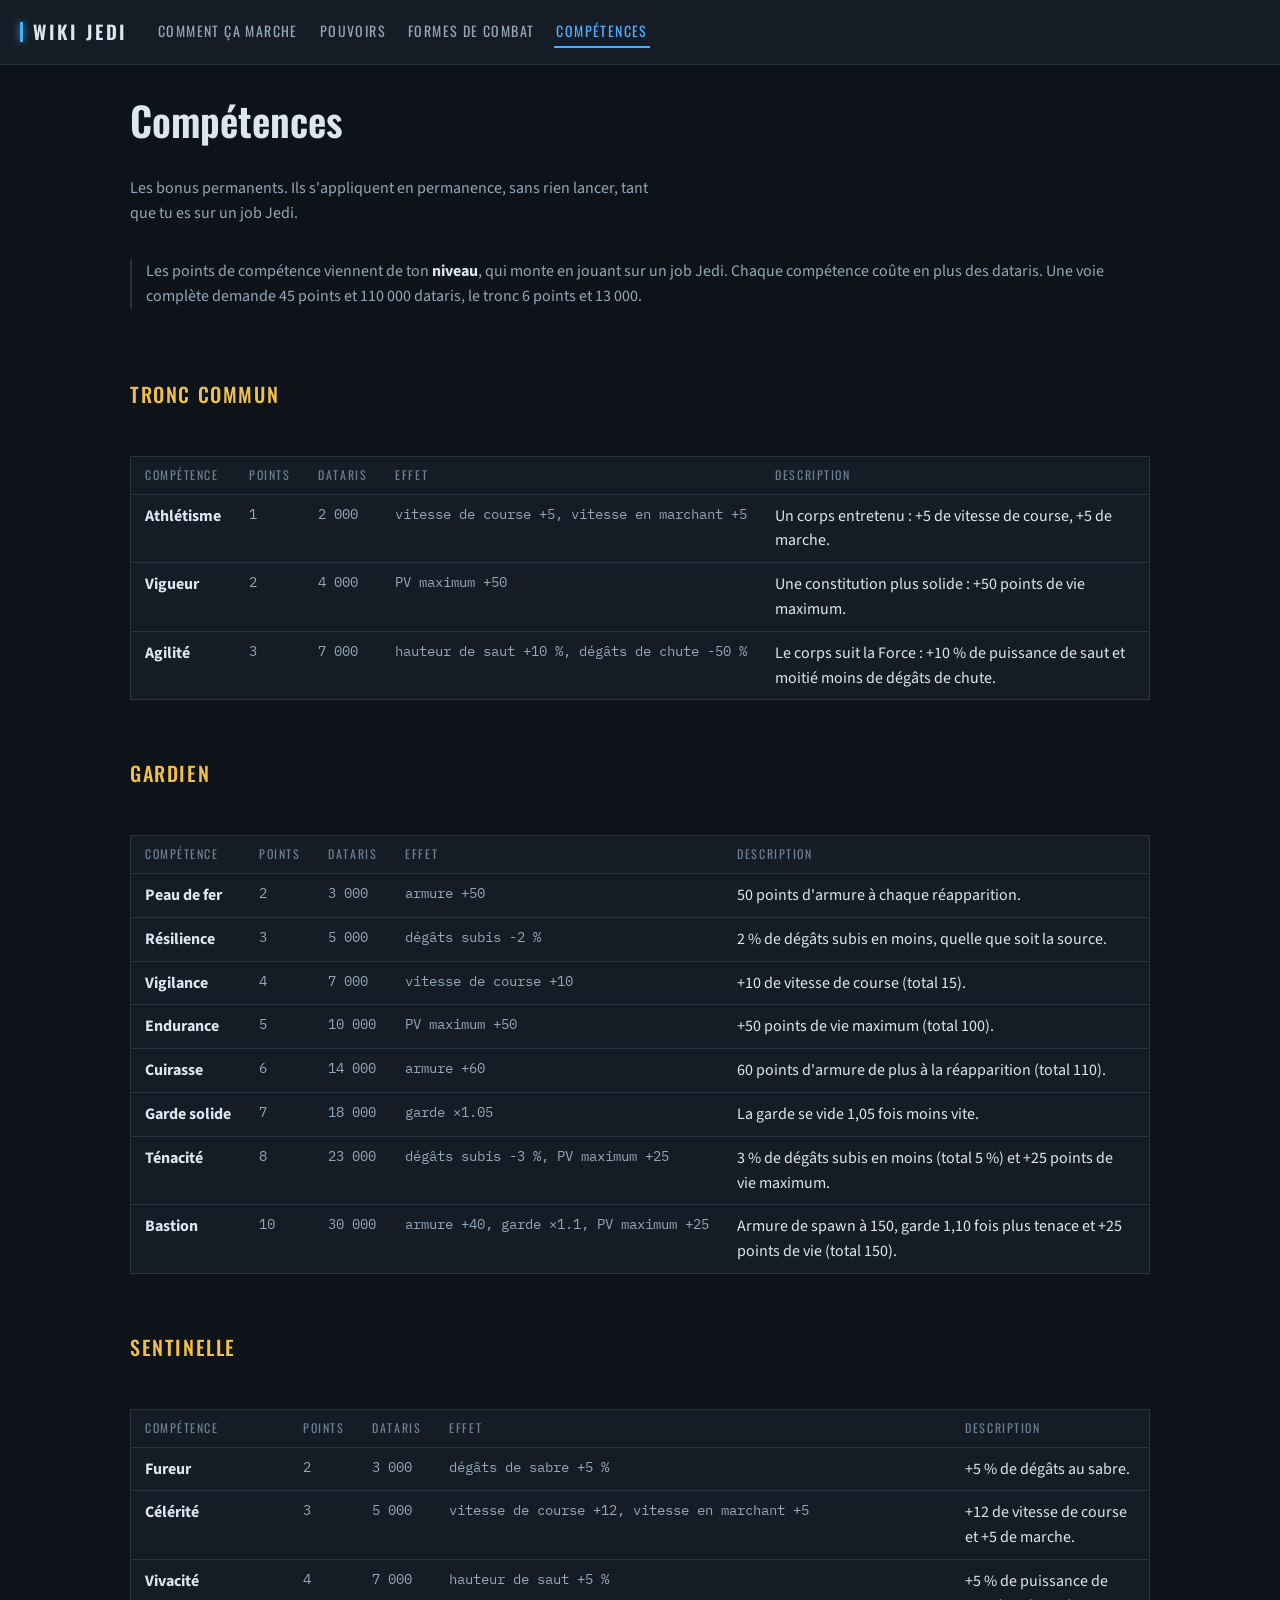
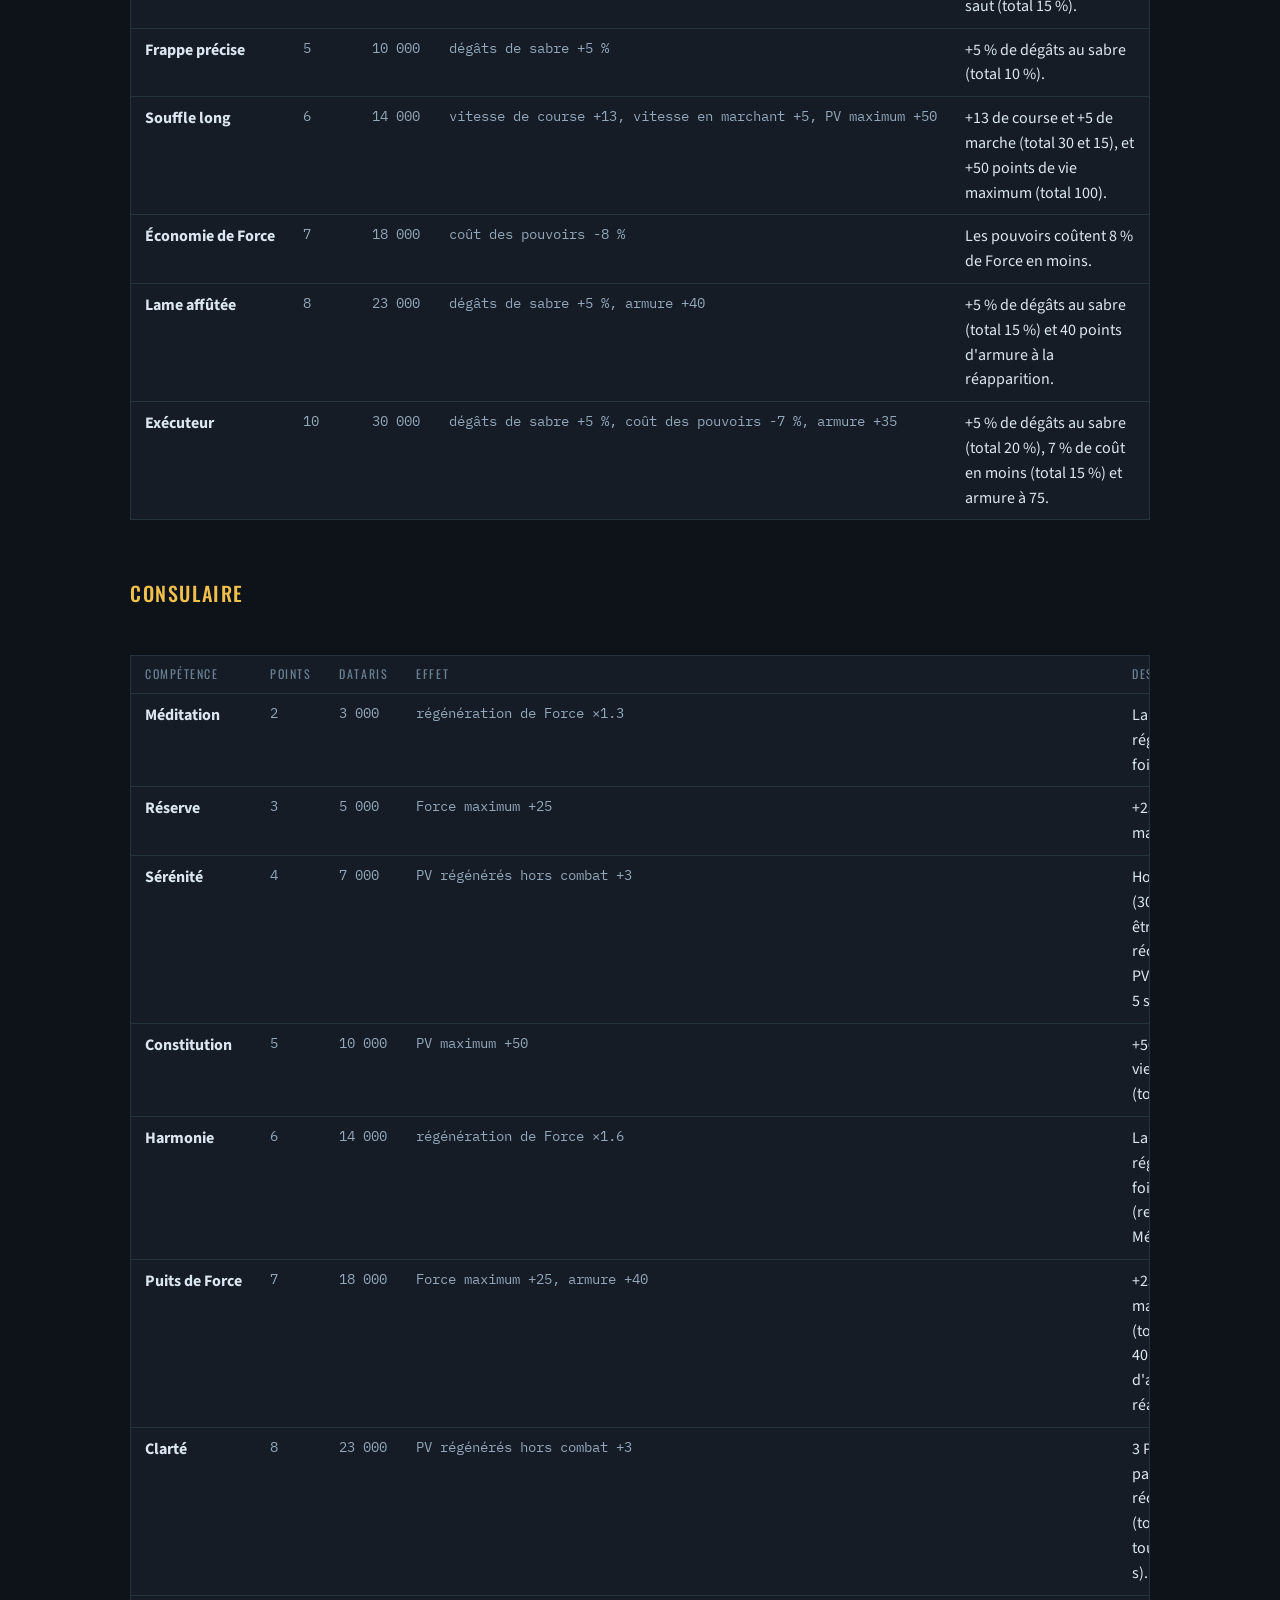
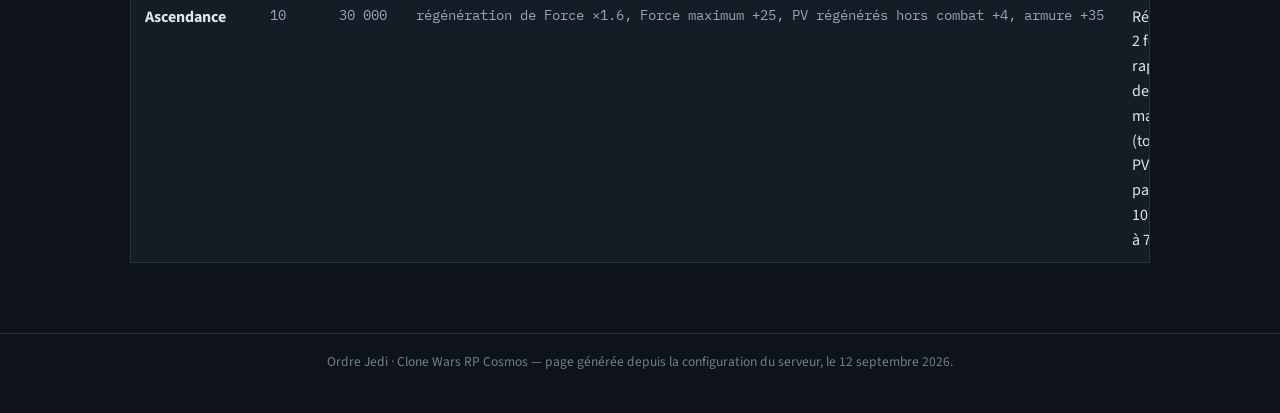
==== competences.html @ e68d1708 "Wiki Jedi : fonctionnement, pouvoirs, formes et compétences Site statique généré depuis la configura" ====
<!doctype html>
<html lang="fr">
<head>
<meta charset="utf-8">
<meta name="viewport" content="width=device-width, initial-scale=1">
<title>Compétences · Wiki Jedi</title>
<link rel="stylesheet" href="https://fonts.googleapis.com/css2?family=Oswald:wght@400;500;600&family=Source+Sans+3:wght@400;600&family=IBM+Plex+Mono:wght@400;500&display=swap">
<link rel="stylesheet" href="style.css">
</head>
<body>
<header class="site">
  <div class="marque"><span class="lame"></span> Wiki Jedi</div>
  <nav><a href="index.html">Comment ça marche</a><a href="pouvoirs.html">Pouvoirs</a><a href="formes.html">Formes de combat</a><a href="competences.html" class="actif">Compétences</a></nav>
</header>
<main>
<h1>Compétences</h1>
<p class="chapeau">Les bonus permanents. Ils s'appliquent en permanence, sans rien lancer, tant que tu es sur un job Jedi.</p>
<p class="note">Les points de compétence viennent de ton <strong>niveau</strong>, qui monte en jouant sur un job Jedi. Chaque compétence coûte en plus des dataris. Une voie complète demande 45 points et 110 000 dataris, le tronc 6 points et 13 000.</p><h2>Tronc Commun</h2><div class="tableau"><table><thead><tr><th>Compétence</th><th>Points</th><th>Dataris</th><th>Effet</th><th>Description</th></tr></thead><tbody><tr><td class="p"><strong>Athlétisme</strong></td><td class="n">1</td><td class="n">2 000</td><td class="n">vitesse de course +5, vitesse en marchant +5</td><td class="">Un corps entretenu : +5 de vitesse de course, +5 de marche.</td></tr><tr><td class="p"><strong>Vigueur</strong></td><td class="n">2</td><td class="n">4 000</td><td class="n">PV maximum +50</td><td class="">Une constitution plus solide : +50 points de vie maximum.</td></tr><tr><td class="p"><strong>Agilité</strong></td><td class="n">3</td><td class="n">7 000</td><td class="n">hauteur de saut +10 %, dégâts de chute -50 %</td><td class="">Le corps suit la Force : +10 % de puissance de saut et moitié moins de dégâts de chute.</td></tr></tbody></table></div><h2>Gardien</h2><div class="tableau"><table><thead><tr><th>Compétence</th><th>Points</th><th>Dataris</th><th>Effet</th><th>Description</th></tr></thead><tbody><tr><td class="p"><strong>Peau de fer</strong></td><td class="n">2</td><td class="n">3 000</td><td class="n">armure +50</td><td class="">50 points d&#x27;armure à chaque réapparition.</td></tr><tr><td class="p"><strong>Résilience</strong></td><td class="n">3</td><td class="n">5 000</td><td class="n">dégâts subis -2 %</td><td class="">2 % de dégâts subis en moins, quelle que soit la source.</td></tr><tr><td class="p"><strong>Vigilance</strong></td><td class="n">4</td><td class="n">7 000</td><td class="n">vitesse de course +10</td><td class="">+10 de vitesse de course (total 15).</td></tr><tr><td class="p"><strong>Endurance</strong></td><td class="n">5</td><td class="n">10 000</td><td class="n">PV maximum +50</td><td class="">+50 points de vie maximum (total 100).</td></tr><tr><td class="p"><strong>Cuirasse</strong></td><td class="n">6</td><td class="n">14 000</td><td class="n">armure +60</td><td class="">60 points d&#x27;armure de plus à la réapparition (total 110).</td></tr><tr><td class="p"><strong>Garde solide</strong></td><td class="n">7</td><td class="n">18 000</td><td class="n">garde ×1.05</td><td class="">La garde se vide 1,05 fois moins vite.</td></tr><tr><td class="p"><strong>Ténacité</strong></td><td class="n">8</td><td class="n">23 000</td><td class="n">dégâts subis -3 %, PV maximum +25</td><td class="">3 % de dégâts subis en moins (total 5 %) et +25 points de vie maximum.</td></tr><tr><td class="p"><strong>Bastion</strong></td><td class="n">10</td><td class="n">30 000</td><td class="n">armure +40, garde ×1.1, PV maximum +25</td><td class="">Armure de spawn à 150, garde 1,10 fois plus tenace et +25 points de vie (total 150).</td></tr></tbody></table></div><h2>Sentinelle</h2><div class="tableau"><table><thead><tr><th>Compétence</th><th>Points</th><th>Dataris</th><th>Effet</th><th>Description</th></tr></thead><tbody><tr><td class="p"><strong>Fureur</strong></td><td class="n">2</td><td class="n">3 000</td><td class="n">dégâts de sabre +5 %</td><td class="">+5 % de dégâts au sabre.</td></tr><tr><td class="p"><strong>Célérité</strong></td><td class="n">3</td><td class="n">5 000</td><td class="n">vitesse de course +12, vitesse en marchant +5</td><td class="">+12 de vitesse de course et +5 de marche.</td></tr><tr><td class="p"><strong>Vivacité</strong></td><td class="n">4</td><td class="n">7 000</td><td class="n">hauteur de saut +5 %</td><td class="">+5 % de puissance de saut (total 15 %).</td></tr><tr><td class="p"><strong>Frappe précise</strong></td><td class="n">5</td><td class="n">10 000</td><td class="n">dégâts de sabre +5 %</td><td class="">+5 % de dégâts au sabre (total 10 %).</td></tr><tr><td class="p"><strong>Souffle long</strong></td><td class="n">6</td><td class="n">14 000</td><td class="n">vitesse de course +13, vitesse en marchant +5, PV maximum +50</td><td class="">+13 de course et +5 de marche (total 30 et 15), et +50 points de vie maximum (total 100).</td></tr><tr><td class="p"><strong>Économie de Force</strong></td><td class="n">7</td><td class="n">18 000</td><td class="n">coût des pouvoirs -8 %</td><td class="">Les pouvoirs coûtent 8 % de Force en moins.</td></tr><tr><td class="p"><strong>Lame affûtée</strong></td><td class="n">8</td><td class="n">23 000</td><td class="n">dégâts de sabre +5 %, armure +40</td><td class="">+5 % de dégâts au sabre (total 15 %) et 40 points d&#x27;armure à la réapparition.</td></tr><tr><td class="p"><strong>Exécuteur</strong></td><td class="n">10</td><td class="n">30 000</td><td class="n">dégâts de sabre +5 %, coût des pouvoirs -7 %, armure +35</td><td class="">+5 % de dégâts au sabre (total 20 %), 7 % de coût en moins (total 15 %) et armure à 75.</td></tr></tbody></table></div><h2>Consulaire</h2><div class="tableau"><table><thead><tr><th>Compétence</th><th>Points</th><th>Dataris</th><th>Effet</th><th>Description</th></tr></thead><tbody><tr><td class="p"><strong>Méditation</strong></td><td class="n">2</td><td class="n">3 000</td><td class="n">régénération de Force ×1.3</td><td class="">La Force se régénère 1,3 fois plus vite.</td></tr><tr><td class="p"><strong>Réserve</strong></td><td class="n">3</td><td class="n">5 000</td><td class="n">Force maximum +25</td><td class="">+25 de Force maximum.</td></tr><tr><td class="p"><strong>Sérénité</strong></td><td class="n">4</td><td class="n">7 000</td><td class="n">PV régénérés hors combat +3</td><td class="">Hors combat (30 s sans être touché), récupère 3 PV toutes les 5 s.</td></tr><tr><td class="p"><strong>Constitution</strong></td><td class="n">5</td><td class="n">10 000</td><td class="n">PV maximum +50</td><td class="">+50 points de vie maximum (total 100).</td></tr><tr><td class="p"><strong>Harmonie</strong></td><td class="n">6</td><td class="n">14 000</td><td class="n">régénération de Force ×1.6</td><td class="">La Force se régénère 1,6 fois plus vite (remplace Méditation).</td></tr><tr><td class="p"><strong>Puits de Force</strong></td><td class="n">7</td><td class="n">18 000</td><td class="n">Force maximum +25, armure +40</td><td class="">+25 de Force maximum (total 50) et 40 points d&#x27;armure à la réapparition.</td></tr><tr><td class="p"><strong>Clarté</strong></td><td class="n">8</td><td class="n">23 000</td><td class="n">PV régénérés hors combat +3</td><td class="">3 PV de plus par tick de récupération (total 6 toutes les 5 s).</td></tr><tr><td class="p"><strong>Ascendance</strong></td><td class="n">10</td><td class="n">30 000</td><td class="n">régénération de Force ×1.6, Force maximum +25, PV régénérés hors combat +4, armure +35</td><td class="">Régénération 2 fois plus rapide, +25 de Force maximum (total 75), 4 PV de plus par tick (total 10) et armure à 75.</td></tr></tbody></table></div>
</main>
<footer>Ordre Jedi · Clone Wars RP Cosmos — page générée depuis la configuration du serveur, le 12 septembre 2026.</footer>
</body>
</html>
---- style.css ----
/* Wiki Jedi -- archive de l'Ordre. Sombre, dense, lisible sur un second ecran. */
:root{
  --fond:#0E1319; --panneau:#151C25; --ligne:#25333F;
  --texte:#DCE6F0; --doux:#93A7BB; --faible:#6C8095;
  --sabre:#49B0FF; --or:#F0C04B;
  --mono:"IBM Plex Mono",ui-monospace,Consolas,monospace;
}
*{box-sizing:border-box}
body{
  margin:0; background:var(--fond); color:var(--texte);
  font-family:"Source Sans 3",system-ui,-apple-system,"Segoe UI",sans-serif;
  font-size:16px; line-height:1.55;
}
header.site{
  display:flex; flex-wrap:wrap; align-items:center; gap:10px 28px;
  padding:16px 20px; border-bottom:1px solid var(--ligne); background:var(--panneau);
  position:sticky; top:0; z-index:5;
}
.marque{
  font-family:Oswald,"Arial Narrow",sans-serif; font-weight:600; font-size:19px;
  letter-spacing:.14em; text-transform:uppercase; display:flex; align-items:center; gap:10px;
}
.lame{width:3px; height:20px; background:var(--sabre); box-shadow:0 0 8px var(--sabre); display:inline-block}
header nav{display:flex; flex-wrap:wrap; gap:6px 18px}
header nav a{
  color:var(--doux); text-decoration:none; font-family:Oswald,sans-serif; font-size:14px;
  letter-spacing:.1em; text-transform:uppercase; padding:4px 2px; border-bottom:2px solid transparent;
}
header nav a:hover{color:var(--texte)}
header nav a.actif{color:var(--sabre); border-bottom-color:var(--sabre)}
main{max-width:1060px; margin:0 auto; padding:34px 20px 70px; display:flex; flex-direction:column; gap:34px}
h1{
  font-family:Oswald,"Arial Narrow",sans-serif; font-weight:600; font-size:clamp(28px,5vw,40px);
  margin:0; line-height:1.08; text-wrap:balance;
}
h2{
  font-family:Oswald,sans-serif; font-weight:500; font-size:20px; letter-spacing:.08em;
  text-transform:uppercase; margin:24px 0 12px; color:var(--or);
}
h3{font-family:Oswald,sans-serif; font-weight:500; font-size:15px; letter-spacing:.1em;
   text-transform:uppercase; margin:0 0 4px; color:var(--sabre)}
.chapeau{color:var(--doux); max-width:68ch; margin:0}
section{display:block}
p{margin:0 0 12px}
ul{margin:0 0 12px; padding-left:20px; color:var(--doux)}
li{margin-bottom:6px}
li strong,p strong{color:var(--texte)}
.note{color:var(--doux); border-left:2px solid var(--ligne); padding-left:14px}
.grille{display:grid; grid-template-columns:repeat(auto-fit,minmax(210px,1fr)); gap:12px; margin-bottom:14px}
.carte{background:var(--panneau); border:1px solid var(--ligne); padding:14px 16px}
.carte p{margin:0; color:var(--doux); font-size:14.5px}
.tableau{overflow-x:auto; border:1px solid var(--ligne); background:var(--panneau)}
table{border-collapse:collapse; width:100%; min-width:680px}
th,td{padding:9px 14px; text-align:left; border-bottom:1px solid var(--ligne); vertical-align:top}
thead th{
  font-family:Oswald,sans-serif; font-weight:400; font-size:12px; letter-spacing:.13em;
  text-transform:uppercase; color:var(--faible);
}
tbody tr:last-child td{border-bottom:none}
td.n{font-family:var(--mono); font-size:13.5px; font-variant-numeric:tabular-nums; white-space:nowrap; color:var(--doux)}
td.p{white-space:nowrap}
footer{
  border-top:1px solid var(--ligne); padding:18px 20px 40px; color:var(--faible);
  font-size:13.5px; text-align:center;
}
@media (max-width:600px){ header.site{position:static} }
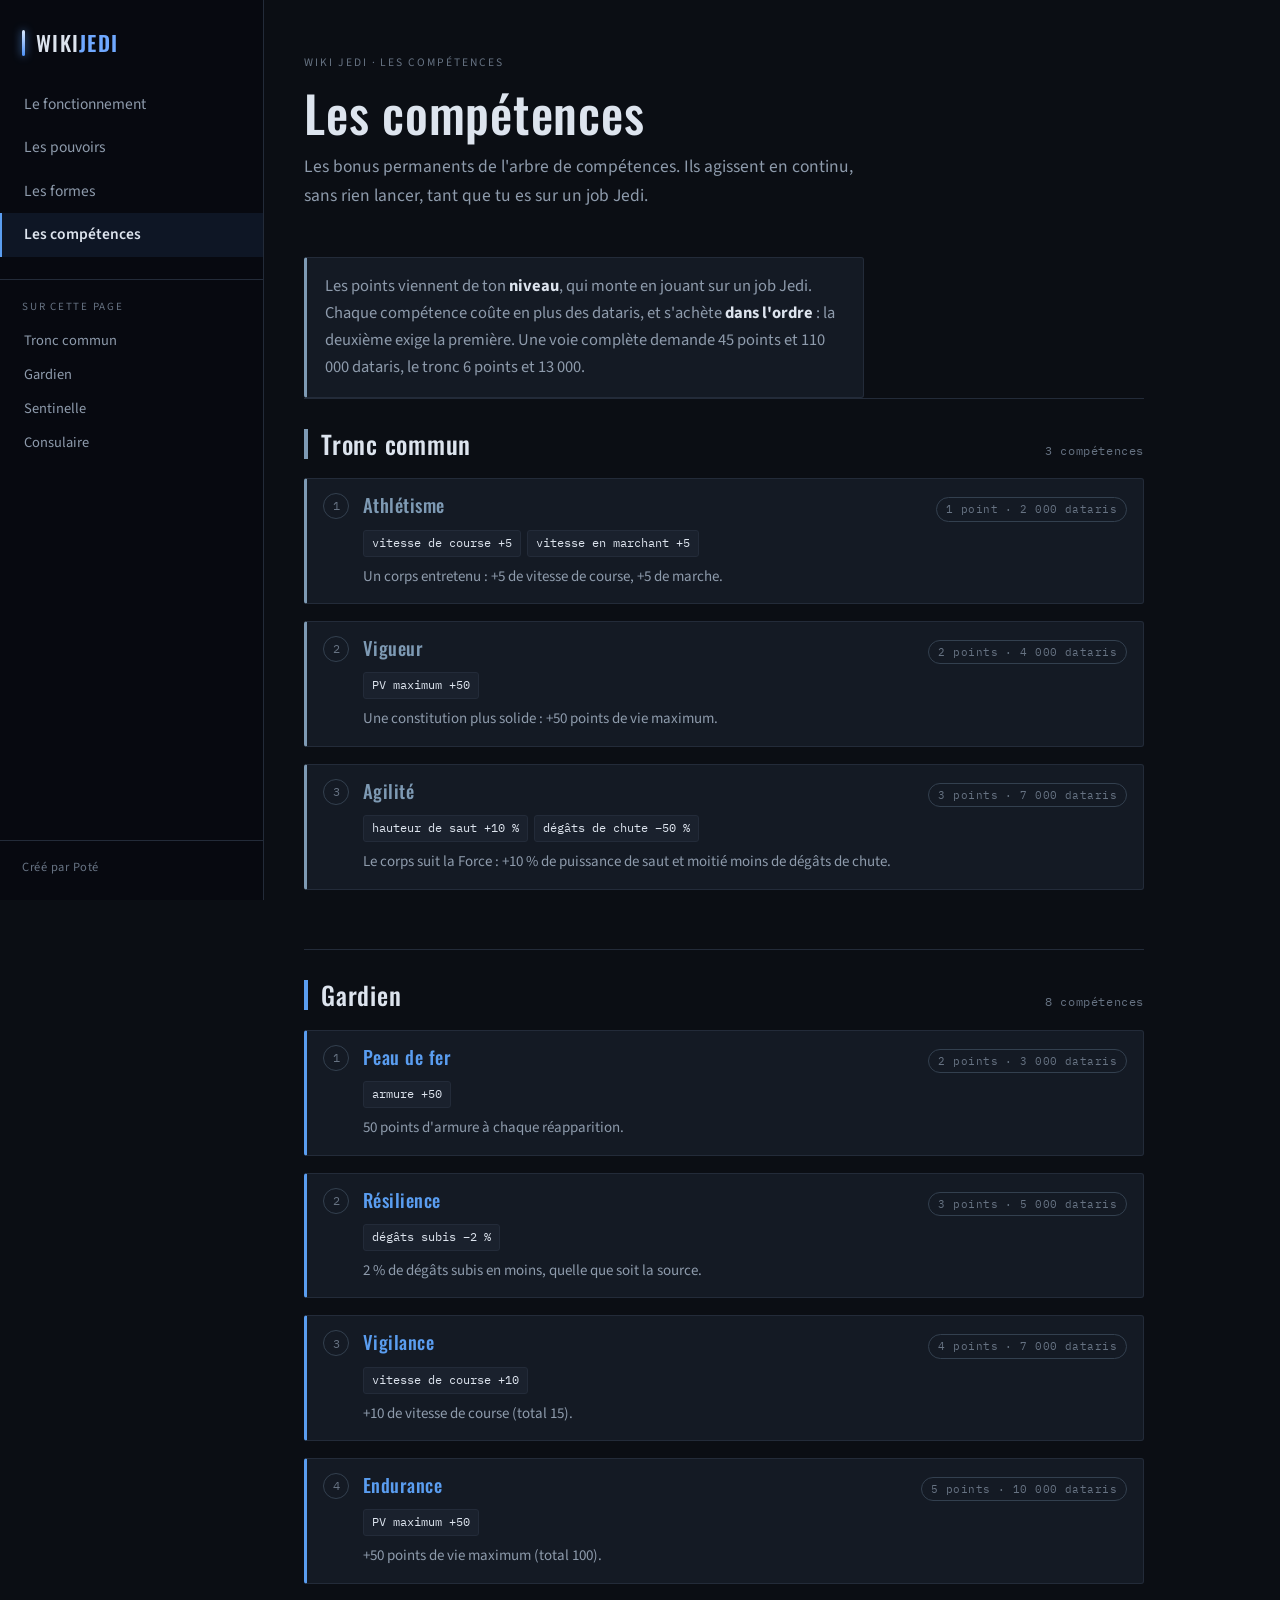
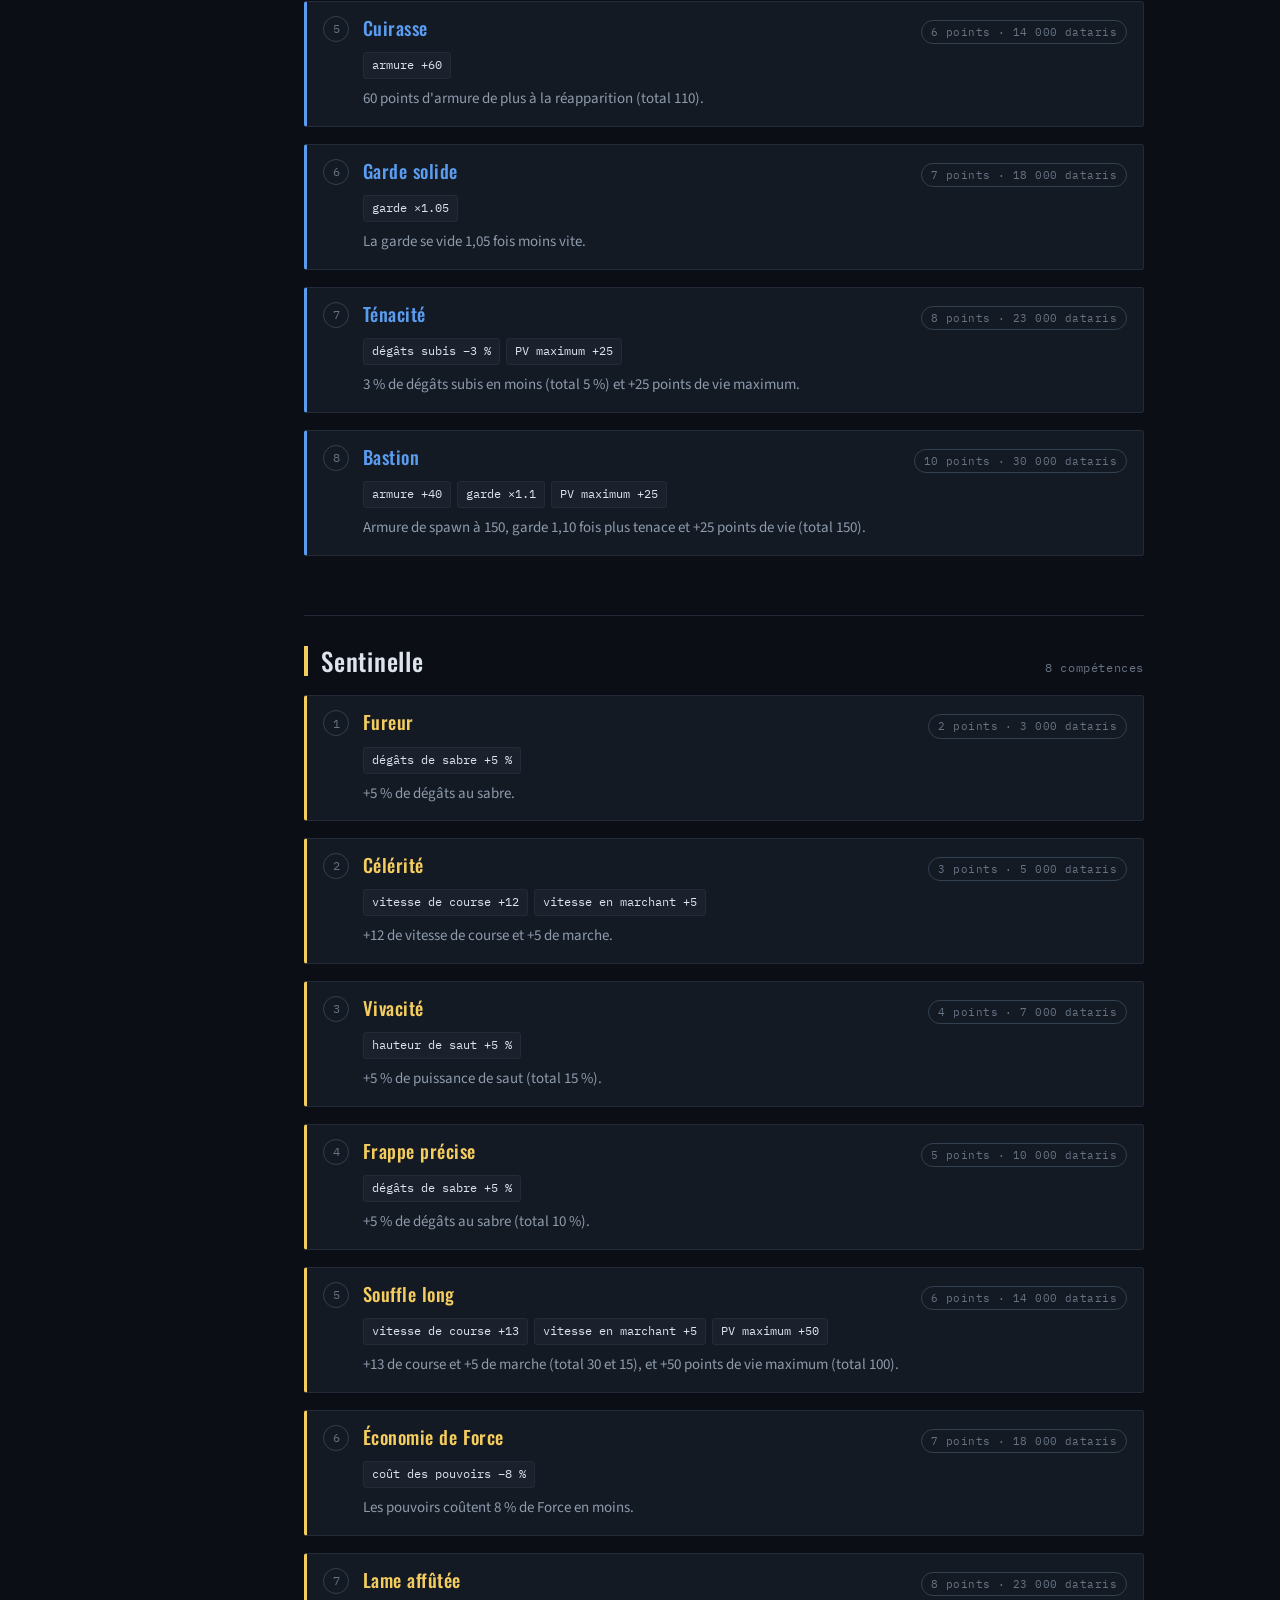
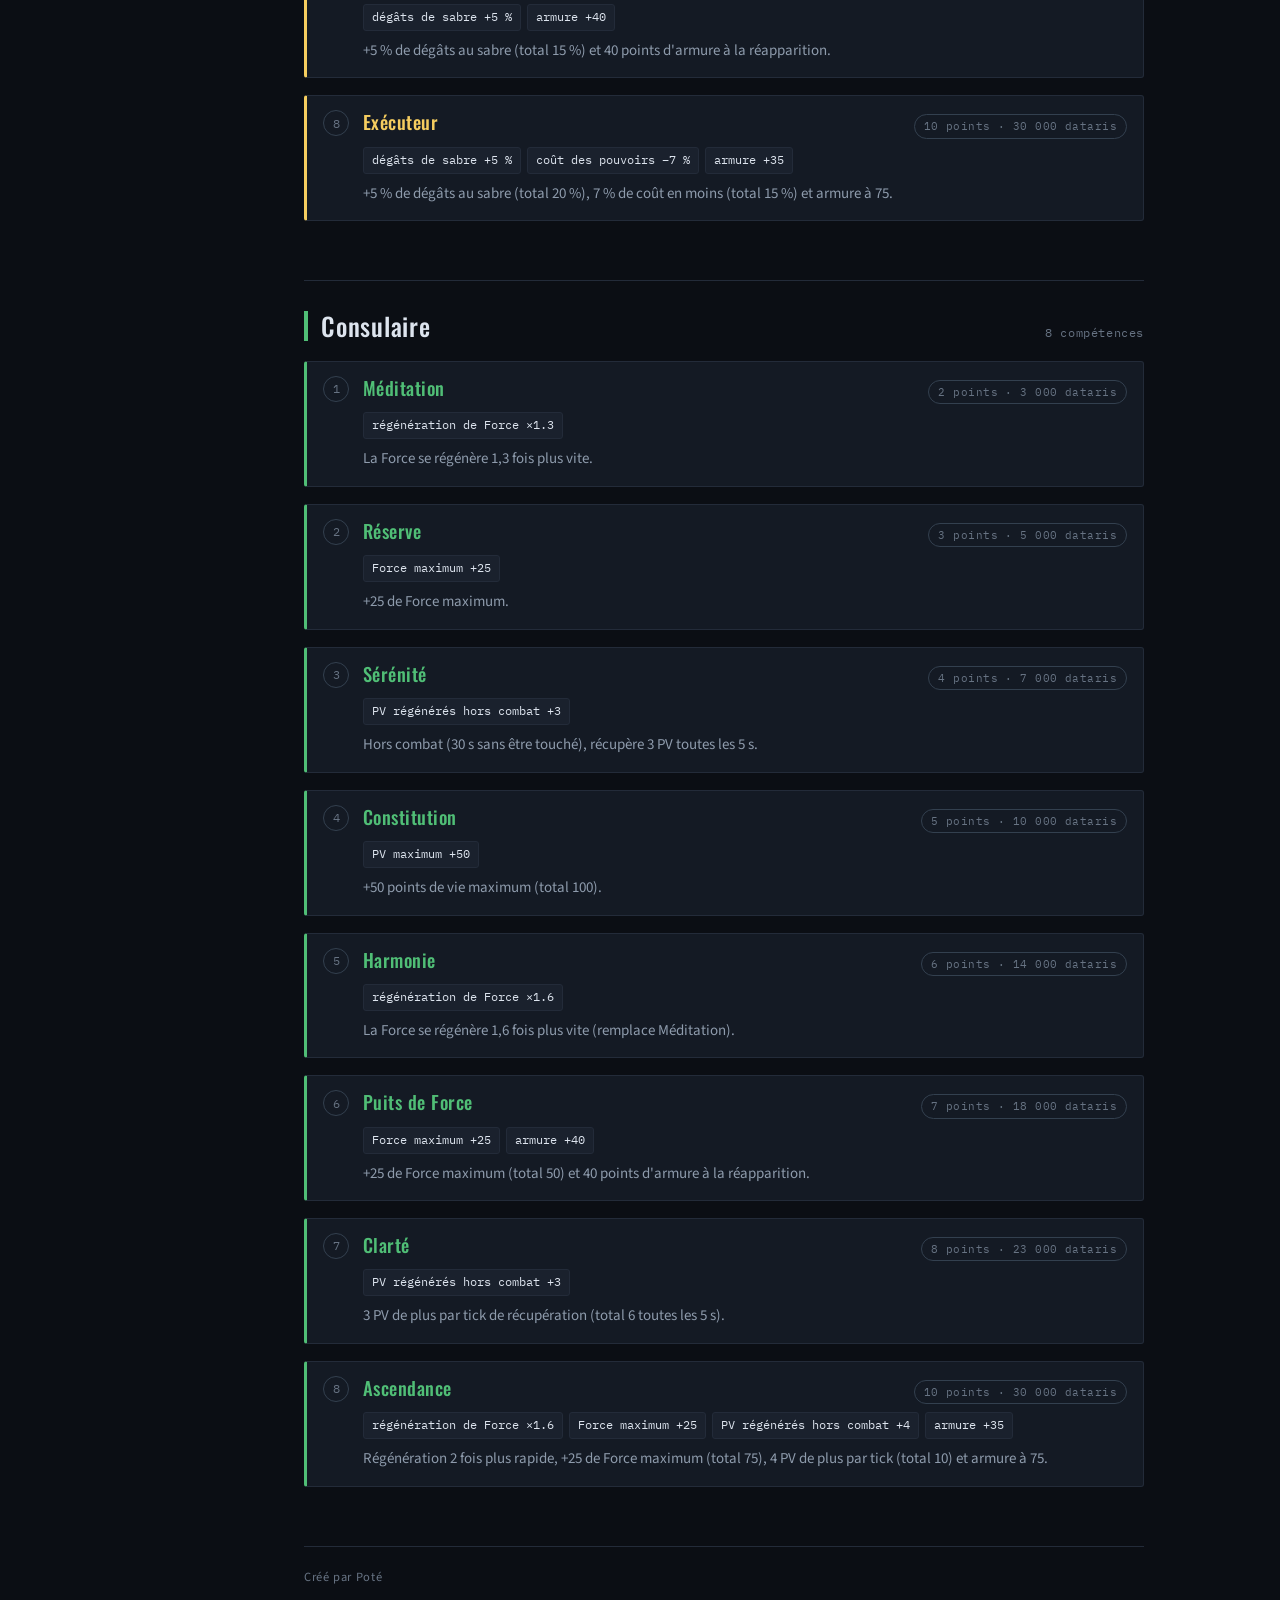
==== commit 491a73c9: "Refonte du wiki en vraie mise en page de wiki Barre laterale fixe (navigation entre les quatre pages" ====
--- a/competences.html
+++ b/competences.html
@@ -3,20 +3,233 @@
 <head>
 <meta charset="utf-8">
 <meta name="viewport" content="width=device-width, initial-scale=1">
-<title>Compétences · Wiki Jedi</title>
+<title>Les compétences · Wiki Jedi</title>
+<meta name="description" content="Les bonus permanents de l&#x27;arbre de compétences. Ils agissent en continu, sans rien lancer, tant que tu es sur un job Jedi.">
+<link rel="preconnect" href="https://fonts.gstatic.com" crossorigin>
 <link rel="stylesheet" href="https://fonts.googleapis.com/css2?family=Oswald:wght@400;500;600&family=Source+Sans+3:wght@400;600&family=IBM+Plex+Mono:wght@400;500&display=swap">
 <link rel="stylesheet" href="style.css">
 </head>
 <body>
-<header class="site">
-  <div class="marque"><span class="lame"></span> Wiki Jedi</div>
-  <nav><a href="index.html">Comment ça marche</a><a href="pouvoirs.html">Pouvoirs</a><a href="formes.html">Formes de combat</a><a href="competences.html" class="actif">Compétences</a></nav>
-</header>
+<input type="checkbox" id="menu" class="bascule-menu" hidden>
+<label for="menu" class="bouton-menu" aria-label="Menu">☰ Menu</label>
+
+<aside class="cote">
+  <a class="marque" href="index.html"><span class="lame"></span><span>Wiki<strong>Jedi</strong></span></a>
+  <nav class="nav-pages"><a href="index.html" class="">Le fonctionnement</a><a href="pouvoirs.html" class="">Les pouvoirs</a><a href="formes.html" class="">Les formes</a><a href="competences.html" class="actif">Les compétences</a></nav>
+  <div class="sommaire"><span class="titre-sommaire">Sur cette page</span><a href="#tronc">Tronc commun</a><a href="#gardien">Gardien</a><a href="#sentinelle">Sentinelle</a><a href="#consulaire">Consulaire</a></div>
+  <div class="pied-cote">Créé par Poté</div>
+</aside>
+
 <main>
-<h1>Compétences</h1>
-<p class="chapeau">Les bonus permanents. Ils s'appliquent en permanence, sans rien lancer, tant que tu es sur un job Jedi.</p>
-<p class="note">Les points de compétence viennent de ton <strong>niveau</strong>, qui monte en jouant sur un job Jedi. Chaque compétence coûte en plus des dataris. Une voie complète demande 45 points et 110 000 dataris, le tronc 6 points et 13 000.</p><h2>Tronc Commun</h2><div class="tableau"><table><thead><tr><th>Compétence</th><th>Points</th><th>Dataris</th><th>Effet</th><th>Description</th></tr></thead><tbody><tr><td class="p"><strong>Athlétisme</strong></td><td class="n">1</td><td class="n">2 000</td><td class="n">vitesse de course +5, vitesse en marchant +5</td><td class="">Un corps entretenu : +5 de vitesse de course, +5 de marche.</td></tr><tr><td class="p"><strong>Vigueur</strong></td><td class="n">2</td><td class="n">4 000</td><td class="n">PV maximum +50</td><td class="">Une constitution plus solide : +50 points de vie maximum.</td></tr><tr><td class="p"><strong>Agilité</strong></td><td class="n">3</td><td class="n">7 000</td><td class="n">hauteur de saut +10 %, dégâts de chute -50 %</td><td class="">Le corps suit la Force : +10 % de puissance de saut et moitié moins de dégâts de chute.</td></tr></tbody></table></div><h2>Gardien</h2><div class="tableau"><table><thead><tr><th>Compétence</th><th>Points</th><th>Dataris</th><th>Effet</th><th>Description</th></tr></thead><tbody><tr><td class="p"><strong>Peau de fer</strong></td><td class="n">2</td><td class="n">3 000</td><td class="n">armure +50</td><td class="">50 points d&#x27;armure à chaque réapparition.</td></tr><tr><td class="p"><strong>Résilience</strong></td><td class="n">3</td><td class="n">5 000</td><td class="n">dégâts subis -2 %</td><td class="">2 % de dégâts subis en moins, quelle que soit la source.</td></tr><tr><td class="p"><strong>Vigilance</strong></td><td class="n">4</td><td class="n">7 000</td><td class="n">vitesse de course +10</td><td class="">+10 de vitesse de course (total 15).</td></tr><tr><td class="p"><strong>Endurance</strong></td><td class="n">5</td><td class="n">10 000</td><td class="n">PV maximum +50</td><td class="">+50 points de vie maximum (total 100).</td></tr><tr><td class="p"><strong>Cuirasse</strong></td><td class="n">6</td><td class="n">14 000</td><td class="n">armure +60</td><td class="">60 points d&#x27;armure de plus à la réapparition (total 110).</td></tr><tr><td class="p"><strong>Garde solide</strong></td><td class="n">7</td><td class="n">18 000</td><td class="n">garde ×1.05</td><td class="">La garde se vide 1,05 fois moins vite.</td></tr><tr><td class="p"><strong>Ténacité</strong></td><td class="n">8</td><td class="n">23 000</td><td class="n">dégâts subis -3 %, PV maximum +25</td><td class="">3 % de dégâts subis en moins (total 5 %) et +25 points de vie maximum.</td></tr><tr><td class="p"><strong>Bastion</strong></td><td class="n">10</td><td class="n">30 000</td><td class="n">armure +40, garde ×1.1, PV maximum +25</td><td class="">Armure de spawn à 150, garde 1,10 fois plus tenace et +25 points de vie (total 150).</td></tr></tbody></table></div><h2>Sentinelle</h2><div class="tableau"><table><thead><tr><th>Compétence</th><th>Points</th><th>Dataris</th><th>Effet</th><th>Description</th></tr></thead><tbody><tr><td class="p"><strong>Fureur</strong></td><td class="n">2</td><td class="n">3 000</td><td class="n">dégâts de sabre +5 %</td><td class="">+5 % de dégâts au sabre.</td></tr><tr><td class="p"><strong>Célérité</strong></td><td class="n">3</td><td class="n">5 000</td><td class="n">vitesse de course +12, vitesse en marchant +5</td><td class="">+12 de vitesse de course et +5 de marche.</td></tr><tr><td class="p"><strong>Vivacité</strong></td><td class="n">4</td><td class="n">7 000</td><td class="n">hauteur de saut +5 %</td><td class="">+5 % de puissance de saut (total 15 %).</td></tr><tr><td class="p"><strong>Frappe précise</strong></td><td class="n">5</td><td class="n">10 000</td><td class="n">dégâts de sabre +5 %</td><td class="">+5 % de dégâts au sabre (total 10 %).</td></tr><tr><td class="p"><strong>Souffle long</strong></td><td class="n">6</td><td class="n">14 000</td><td class="n">vitesse de course +13, vitesse en marchant +5, PV maximum +50</td><td class="">+13 de course et +5 de marche (total 30 et 15), et +50 points de vie maximum (total 100).</td></tr><tr><td class="p"><strong>Économie de Force</strong></td><td class="n">7</td><td class="n">18 000</td><td class="n">coût des pouvoirs -8 %</td><td class="">Les pouvoirs coûtent 8 % de Force en moins.</td></tr><tr><td class="p"><strong>Lame affûtée</strong></td><td class="n">8</td><td class="n">23 000</td><td class="n">dégâts de sabre +5 %, armure +40</td><td class="">+5 % de dégâts au sabre (total 15 %) et 40 points d&#x27;armure à la réapparition.</td></tr><tr><td class="p"><strong>Exécuteur</strong></td><td class="n">10</td><td class="n">30 000</td><td class="n">dégâts de sabre +5 %, coût des pouvoirs -7 %, armure +35</td><td class="">+5 % de dégâts au sabre (total 20 %), 7 % de coût en moins (total 15 %) et armure à 75.</td></tr></tbody></table></div><h2>Consulaire</h2><div class="tableau"><table><thead><tr><th>Compétence</th><th>Points</th><th>Dataris</th><th>Effet</th><th>Description</th></tr></thead><tbody><tr><td class="p"><strong>Méditation</strong></td><td class="n">2</td><td class="n">3 000</td><td class="n">régénération de Force ×1.3</td><td class="">La Force se régénère 1,3 fois plus vite.</td></tr><tr><td class="p"><strong>Réserve</strong></td><td class="n">3</td><td class="n">5 000</td><td class="n">Force maximum +25</td><td class="">+25 de Force maximum.</td></tr><tr><td class="p"><strong>Sérénité</strong></td><td class="n">4</td><td class="n">7 000</td><td class="n">PV régénérés hors combat +3</td><td class="">Hors combat (30 s sans être touché), récupère 3 PV toutes les 5 s.</td></tr><tr><td class="p"><strong>Constitution</strong></td><td class="n">5</td><td class="n">10 000</td><td class="n">PV maximum +50</td><td class="">+50 points de vie maximum (total 100).</td></tr><tr><td class="p"><strong>Harmonie</strong></td><td class="n">6</td><td class="n">14 000</td><td class="n">régénération de Force ×1.6</td><td class="">La Force se régénère 1,6 fois plus vite (remplace Méditation).</td></tr><tr><td class="p"><strong>Puits de Force</strong></td><td class="n">7</td><td class="n">18 000</td><td class="n">Force maximum +25, armure +40</td><td class="">+25 de Force maximum (total 50) et 40 points d&#x27;armure à la réapparition.</td></tr><tr><td class="p"><strong>Clarté</strong></td><td class="n">8</td><td class="n">23 000</td><td class="n">PV régénérés hors combat +3</td><td class="">3 PV de plus par tick de récupération (total 6 toutes les 5 s).</td></tr><tr><td class="p"><strong>Ascendance</strong></td><td class="n">10</td><td class="n">30 000</td><td class="n">régénération de Force ×1.6, Force maximum +25, PV régénérés hors combat +4, armure +35</td><td class="">Régénération 2 fois plus rapide, +25 de Force maximum (total 75), 4 PV de plus par tick (total 10) et armure à 75.</td></tr></tbody></table></div>
+  <header class="entete">
+    <div class="fil">Wiki Jedi · Les compétences</div>
+    <h1>Les compétences</h1>
+    <p class="chapeau">Les bonus permanents de l&#x27;arbre de compétences. Ils agissent en continu, sans rien lancer, tant que tu es sur un job Jedi.</p>
+  </header>
+  <p class="encadre">Les points viennent de ton <strong>niveau</strong>, qui monte en jouant sur un job Jedi. Chaque compétence coûte en plus des dataris, et s'achète <strong>dans l'ordre</strong> : la deuxième exige la première. Une voie complète demande 45 points et 110 000 dataris, le tronc 6 points et 13 000.</p><section class="bloc section-voie" id="tronc" style="--voie:#7E9AB4">
+  <div class="tete-voie"><h2>Tronc commun</h2><span class="compteur">3 compétences</span></div>
+  <ol class="escalier"><li>
+  <div class="rang">1</div>
+  <div class="contenu">
+    <div class="fiche-tete"><h3>Athlétisme</h3><span class="pastille">1 point · 2 000 dataris</span></div>
+    <div class="chips"><span class="chip">vitesse de course +5</span><span class="chip">vitesse en marchant +5</span></div>
+    <p>Un corps entretenu : +5 de vitesse de course, +5 de marche.</p>
+  </div>
+</li><li>
+  <div class="rang">2</div>
+  <div class="contenu">
+    <div class="fiche-tete"><h3>Vigueur</h3><span class="pastille">2 points · 4 000 dataris</span></div>
+    <div class="chips"><span class="chip">PV maximum +50</span></div>
+    <p>Une constitution plus solide : +50 points de vie maximum.</p>
+  </div>
+</li><li>
+  <div class="rang">3</div>
+  <div class="contenu">
+    <div class="fiche-tete"><h3>Agilité</h3><span class="pastille">3 points · 7 000 dataris</span></div>
+    <div class="chips"><span class="chip">hauteur de saut +10 %</span><span class="chip">dégâts de chute −50 %</span></div>
+    <p>Le corps suit la Force : +10 % de puissance de saut et moitié moins de dégâts de chute.</p>
+  </div>
+</li></ol>
+</section><section class="bloc section-voie" id="gardien" style="--voie:#5A9DF0">
+  <div class="tete-voie"><h2>Gardien</h2><span class="compteur">8 compétences</span></div>
+  <ol class="escalier"><li>
+  <div class="rang">1</div>
+  <div class="contenu">
+    <div class="fiche-tete"><h3>Peau de fer</h3><span class="pastille">2 points · 3 000 dataris</span></div>
+    <div class="chips"><span class="chip">armure +50</span></div>
+    <p>50 points d&#x27;armure à chaque réapparition.</p>
+  </div>
+</li><li>
+  <div class="rang">2</div>
+  <div class="contenu">
+    <div class="fiche-tete"><h3>Résilience</h3><span class="pastille">3 points · 5 000 dataris</span></div>
+    <div class="chips"><span class="chip">dégâts subis −2 %</span></div>
+    <p>2 % de dégâts subis en moins, quelle que soit la source.</p>
+  </div>
+</li><li>
+  <div class="rang">3</div>
+  <div class="contenu">
+    <div class="fiche-tete"><h3>Vigilance</h3><span class="pastille">4 points · 7 000 dataris</span></div>
+    <div class="chips"><span class="chip">vitesse de course +10</span></div>
+    <p>+10 de vitesse de course (total 15).</p>
+  </div>
+</li><li>
+  <div class="rang">4</div>
+  <div class="contenu">
+    <div class="fiche-tete"><h3>Endurance</h3><span class="pastille">5 points · 10 000 dataris</span></div>
+    <div class="chips"><span class="chip">PV maximum +50</span></div>
+    <p>+50 points de vie maximum (total 100).</p>
+  </div>
+</li><li>
+  <div class="rang">5</div>
+  <div class="contenu">
+    <div class="fiche-tete"><h3>Cuirasse</h3><span class="pastille">6 points · 14 000 dataris</span></div>
+    <div class="chips"><span class="chip">armure +60</span></div>
+    <p>60 points d&#x27;armure de plus à la réapparition (total 110).</p>
+  </div>
+</li><li>
+  <div class="rang">6</div>
+  <div class="contenu">
+    <div class="fiche-tete"><h3>Garde solide</h3><span class="pastille">7 points · 18 000 dataris</span></div>
+    <div class="chips"><span class="chip">garde ×1.05</span></div>
+    <p>La garde se vide 1,05 fois moins vite.</p>
+  </div>
+</li><li>
+  <div class="rang">7</div>
+  <div class="contenu">
+    <div class="fiche-tete"><h3>Ténacité</h3><span class="pastille">8 points · 23 000 dataris</span></div>
+    <div class="chips"><span class="chip">dégâts subis −3 %</span><span class="chip">PV maximum +25</span></div>
+    <p>3 % de dégâts subis en moins (total 5 %) et +25 points de vie maximum.</p>
+  </div>
+</li><li>
+  <div class="rang">8</div>
+  <div class="contenu">
+    <div class="fiche-tete"><h3>Bastion</h3><span class="pastille">10 points · 30 000 dataris</span></div>
+    <div class="chips"><span class="chip">armure +40</span><span class="chip">garde ×1.1</span><span class="chip">PV maximum +25</span></div>
+    <p>Armure de spawn à 150, garde 1,10 fois plus tenace et +25 points de vie (total 150).</p>
+  </div>
+</li></ol>
+</section><section class="bloc section-voie" id="sentinelle" style="--voie:#F5CD5F">
+  <div class="tete-voie"><h2>Sentinelle</h2><span class="compteur">8 compétences</span></div>
+  <ol class="escalier"><li>
+  <div class="rang">1</div>
+  <div class="contenu">
+    <div class="fiche-tete"><h3>Fureur</h3><span class="pastille">2 points · 3 000 dataris</span></div>
+    <div class="chips"><span class="chip">dégâts de sabre +5 %</span></div>
+    <p>+5 % de dégâts au sabre.</p>
+  </div>
+</li><li>
+  <div class="rang">2</div>
+  <div class="contenu">
+    <div class="fiche-tete"><h3>Célérité</h3><span class="pastille">3 points · 5 000 dataris</span></div>
+    <div class="chips"><span class="chip">vitesse de course +12</span><span class="chip">vitesse en marchant +5</span></div>
+    <p>+12 de vitesse de course et +5 de marche.</p>
+  </div>
+</li><li>
+  <div class="rang">3</div>
+  <div class="contenu">
+    <div class="fiche-tete"><h3>Vivacité</h3><span class="pastille">4 points · 7 000 dataris</span></div>
+    <div class="chips"><span class="chip">hauteur de saut +5 %</span></div>
+    <p>+5 % de puissance de saut (total 15 %).</p>
+  </div>
+</li><li>
+  <div class="rang">4</div>
+  <div class="contenu">
+    <div class="fiche-tete"><h3>Frappe précise</h3><span class="pastille">5 points · 10 000 dataris</span></div>
+    <div class="chips"><span class="chip">dégâts de sabre +5 %</span></div>
+    <p>+5 % de dégâts au sabre (total 10 %).</p>
+  </div>
+</li><li>
+  <div class="rang">5</div>
+  <div class="contenu">
+    <div class="fiche-tete"><h3>Souffle long</h3><span class="pastille">6 points · 14 000 dataris</span></div>
+    <div class="chips"><span class="chip">vitesse de course +13</span><span class="chip">vitesse en marchant +5</span><span class="chip">PV maximum +50</span></div>
+    <p>+13 de course et +5 de marche (total 30 et 15), et +50 points de vie maximum (total 100).</p>
+  </div>
+</li><li>
+  <div class="rang">6</div>
+  <div class="contenu">
+    <div class="fiche-tete"><h3>Économie de Force</h3><span class="pastille">7 points · 18 000 dataris</span></div>
+    <div class="chips"><span class="chip">coût des pouvoirs −8 %</span></div>
+    <p>Les pouvoirs coûtent 8 % de Force en moins.</p>
+  </div>
+</li><li>
+  <div class="rang">7</div>
+  <div class="contenu">
+    <div class="fiche-tete"><h3>Lame affûtée</h3><span class="pastille">8 points · 23 000 dataris</span></div>
+    <div class="chips"><span class="chip">dégâts de sabre +5 %</span><span class="chip">armure +40</span></div>
+    <p>+5 % de dégâts au sabre (total 15 %) et 40 points d&#x27;armure à la réapparition.</p>
+  </div>
+</li><li>
+  <div class="rang">8</div>
+  <div class="contenu">
+    <div class="fiche-tete"><h3>Exécuteur</h3><span class="pastille">10 points · 30 000 dataris</span></div>
+    <div class="chips"><span class="chip">dégâts de sabre +5 %</span><span class="chip">coût des pouvoirs −7 %</span><span class="chip">armure +35</span></div>
+    <p>+5 % de dégâts au sabre (total 20 %), 7 % de coût en moins (total 15 %) et armure à 75.</p>
+  </div>
+</li></ol>
+</section><section class="bloc section-voie" id="consulaire" style="--voie:#50BE76">
+  <div class="tete-voie"><h2>Consulaire</h2><span class="compteur">8 compétences</span></div>
+  <ol class="escalier"><li>
+  <div class="rang">1</div>
+  <div class="contenu">
+    <div class="fiche-tete"><h3>Méditation</h3><span class="pastille">2 points · 3 000 dataris</span></div>
+    <div class="chips"><span class="chip">régénération de Force ×1.3</span></div>
+    <p>La Force se régénère 1,3 fois plus vite.</p>
+  </div>
+</li><li>
+  <div class="rang">2</div>
+  <div class="contenu">
+    <div class="fiche-tete"><h3>Réserve</h3><span class="pastille">3 points · 5 000 dataris</span></div>
+    <div class="chips"><span class="chip">Force maximum +25</span></div>
+    <p>+25 de Force maximum.</p>
+  </div>
+</li><li>
+  <div class="rang">3</div>
+  <div class="contenu">
+    <div class="fiche-tete"><h3>Sérénité</h3><span class="pastille">4 points · 7 000 dataris</span></div>
+    <div class="chips"><span class="chip">PV régénérés hors combat +3</span></div>
+    <p>Hors combat (30 s sans être touché), récupère 3 PV toutes les 5 s.</p>
+  </div>
+</li><li>
+  <div class="rang">4</div>
+  <div class="contenu">
+    <div class="fiche-tete"><h3>Constitution</h3><span class="pastille">5 points · 10 000 dataris</span></div>
+    <div class="chips"><span class="chip">PV maximum +50</span></div>
+    <p>+50 points de vie maximum (total 100).</p>
+  </div>
+</li><li>
+  <div class="rang">5</div>
+  <div class="contenu">
+    <div class="fiche-tete"><h3>Harmonie</h3><span class="pastille">6 points · 14 000 dataris</span></div>
+    <div class="chips"><span class="chip">régénération de Force ×1.6</span></div>
+    <p>La Force se régénère 1,6 fois plus vite (remplace Méditation).</p>
+  </div>
+</li><li>
+  <div class="rang">6</div>
+  <div class="contenu">
+    <div class="fiche-tete"><h3>Puits de Force</h3><span class="pastille">7 points · 18 000 dataris</span></div>
+    <div class="chips"><span class="chip">Force maximum +25</span><span class="chip">armure +40</span></div>
+    <p>+25 de Force maximum (total 50) et 40 points d&#x27;armure à la réapparition.</p>
+  </div>
+</li><li>
+  <div class="rang">7</div>
+  <div class="contenu">
+    <div class="fiche-tete"><h3>Clarté</h3><span class="pastille">8 points · 23 000 dataris</span></div>
+    <div class="chips"><span class="chip">PV régénérés hors combat +3</span></div>
+    <p>3 PV de plus par tick de récupération (total 6 toutes les 5 s).</p>
+  </div>
+</li><li>
+  <div class="rang">8</div>
+  <div class="contenu">
+    <div class="fiche-tete"><h3>Ascendance</h3><span class="pastille">10 points · 30 000 dataris</span></div>
+    <div class="chips"><span class="chip">régénération de Force ×1.6</span><span class="chip">Force maximum +25</span><span class="chip">PV régénérés hors combat +4</span><span class="chip">armure +35</span></div>
+    <p>Régénération 2 fois plus rapide, +25 de Force maximum (total 75), 4 PV de plus par tick (total 10) et armure à 75.</p>
+  </div>
+</li></ol>
+</section>
+  <footer>Créé par Poté</footer>
 </main>
-<footer>Ordre Jedi · Clone Wars RP Cosmos — page générée depuis la configuration du serveur, le 12 septembre 2026.</footer>
+
 </body>
 </html>
--- a/style.css
+++ b/style.css
@@ -1,66 +1,497 @@
-/* Wiki Jedi -- archive de l'Ordre. Sombre, dense, lisible sur un second ecran. */
-:root{
-  --fond:#0E1319; --panneau:#151C25; --ligne:#25333F;
-  --texte:#DCE6F0; --doux:#93A7BB; --faible:#6C8095;
-  --sabre:#49B0FF; --or:#F0C04B;
-  --mono:"IBM Plex Mono",ui-monospace,Consolas,monospace;
-}
-*{box-sizing:border-box}
-body{
-  margin:0; background:var(--fond); color:var(--texte);
-  font-family:"Source Sans 3",system-ui,-apple-system,"Segoe UI",sans-serif;
-  font-size:16px; line-height:1.55;
-}
-header.site{
-  display:flex; flex-wrap:wrap; align-items:center; gap:10px 28px;
-  padding:16px 20px; border-bottom:1px solid var(--ligne); background:var(--panneau);
-  position:sticky; top:0; z-index:5;
-}
-.marque{
-  font-family:Oswald,"Arial Narrow",sans-serif; font-weight:600; font-size:19px;
-  letter-spacing:.14em; text-transform:uppercase; display:flex; align-items:center; gap:10px;
-}
-.lame{width:3px; height:20px; background:var(--sabre); box-shadow:0 0 8px var(--sabre); display:inline-block}
-header nav{display:flex; flex-wrap:wrap; gap:6px 18px}
-header nav a{
-  color:var(--doux); text-decoration:none; font-family:Oswald,sans-serif; font-size:14px;
-  letter-spacing:.1em; text-transform:uppercase; padding:4px 2px; border-bottom:2px solid transparent;
-}
-header nav a:hover{color:var(--texte)}
-header nav a.actif{color:var(--sabre); border-bottom-color:var(--sabre)}
-main{max-width:1060px; margin:0 auto; padding:34px 20px 70px; display:flex; flex-direction:column; gap:34px}
-h1{
-  font-family:Oswald,"Arial Narrow",sans-serif; font-weight:600; font-size:clamp(28px,5vw,40px);
-  margin:0; line-height:1.08; text-wrap:balance;
-}
-h2{
-  font-family:Oswald,sans-serif; font-weight:500; font-size:20px; letter-spacing:.08em;
-  text-transform:uppercase; margin:24px 0 12px; color:var(--or);
-}
-h3{font-family:Oswald,sans-serif; font-weight:500; font-size:15px; letter-spacing:.1em;
-   text-transform:uppercase; margin:0 0 4px; color:var(--sabre)}
-.chapeau{color:var(--doux); max-width:68ch; margin:0}
-section{display:block}
-p{margin:0 0 12px}
-ul{margin:0 0 12px; padding-left:20px; color:var(--doux)}
-li{margin-bottom:6px}
-li strong,p strong{color:var(--texte)}
-.note{color:var(--doux); border-left:2px solid var(--ligne); padding-left:14px}
-.grille{display:grid; grid-template-columns:repeat(auto-fit,minmax(210px,1fr)); gap:12px; margin-bottom:14px}
-.carte{background:var(--panneau); border:1px solid var(--ligne); padding:14px 16px}
-.carte p{margin:0; color:var(--doux); font-size:14.5px}
-.tableau{overflow-x:auto; border:1px solid var(--ligne); background:var(--panneau)}
-table{border-collapse:collapse; width:100%; min-width:680px}
-th,td{padding:9px 14px; text-align:left; border-bottom:1px solid var(--ligne); vertical-align:top}
-thead th{
-  font-family:Oswald,sans-serif; font-weight:400; font-size:12px; letter-spacing:.13em;
-  text-transform:uppercase; color:var(--faible);
-}
-tbody tr:last-child td{border-bottom:none}
-td.n{font-family:var(--mono); font-size:13.5px; font-variant-numeric:tabular-nums; white-space:nowrap; color:var(--doux)}
-td.p{white-space:nowrap}
-footer{
-  border-top:1px solid var(--ligne); padding:18px 20px 40px; color:var(--faible);
-  font-size:13.5px; text-align:center;
-}
-@media (max-width:600px){ header.site{position:static} }
+/* Wiki Jedi - feuille de style unique.
+   Parti pris : un fond sombre d'archive, une barre laterale fixe comme sur un
+   vrai wiki, et la couleur de la voie (vert Consulaire, bleu Gardien, or
+   Sentinelle) reprise du jeu, portee par la variable --voie.
+   Cree par Pote. */
+
+:root {
+  --fond:        #0B0E14;
+  --fond-cote:   #070910;
+  --carte:       #141A24;
+  --carte-haut:  #1A212D;
+  --trait:       #232B39;
+  --trait-fort:  #33404F;
+  --texte:       #DDE4EE;
+  --texte-doux:  #8E9BAC;
+  --texte-faible:#677383;
+  --voie:        #7E9AB4;
+  --cote-l:      264px;
+  --titre:       "Oswald", "Franklin Gothic Medium", Impact, sans-serif;
+  --corps:       "Source Sans 3", "Segoe UI", Helvetica, Arial, sans-serif;
+  --mono:        "IBM Plex Mono", Consolas, "Courier New", monospace;
+}
+
+* { box-sizing: border-box; }
+
+html { scroll-behavior: smooth; }
+
+body {
+  margin: 0;
+  background: var(--fond);
+  color: var(--texte);
+  font-family: var(--corps);
+  font-size: 16.5px;
+  line-height: 1.65;
+  -webkit-font-smoothing: antialiased;
+}
+
+a { color: inherit; }
+
+/* --------------------------------------------------------------------------
+   Barre laterale
+   -------------------------------------------------------------------------- */
+.cote {
+  position: fixed;
+  inset: 0 auto 0 0;
+  width: var(--cote-l);
+  background: var(--fond-cote);
+  border-right: 1px solid var(--trait);
+  padding: 26px 0 22px;
+  display: flex;
+  flex-direction: column;
+  gap: 22px;
+  overflow-y: auto;
+  z-index: 20;
+}
+
+.marque {
+  display: flex;
+  align-items: center;
+  gap: 11px;
+  padding: 0 22px;
+  text-decoration: none;
+  font-family: var(--titre);
+  font-size: 21px;
+  font-weight: 500;
+  letter-spacing: .06em;
+  text-transform: uppercase;
+  color: var(--texte);
+}
+.marque strong { color: #6FA8FF; font-weight: 600; }
+.marque .lame {
+  width: 3px;
+  height: 26px;
+  border-radius: 2px;
+  background: linear-gradient(#DCEBFF, #4B8FF5);
+  box-shadow: 0 0 9px rgba(90, 157, 240, .85);
+  flex: none;
+}
+
+.nav-pages { display: flex; flex-direction: column; }
+.nav-pages a {
+  padding: 9px 22px;
+  text-decoration: none;
+  color: var(--texte-doux);
+  font-size: 15.5px;
+  border-left: 2px solid transparent;
+}
+.nav-pages a:hover { color: var(--texte); background: rgba(255, 255, 255, .03); }
+.nav-pages a.actif {
+  color: var(--texte);
+  font-weight: 600;
+  border-left-color: #5A9DF0;
+  background: rgba(90, 157, 240, .09);
+}
+
+.sommaire {
+  display: flex;
+  flex-direction: column;
+  border-top: 1px solid var(--trait);
+  padding-top: 18px;
+}
+.titre-sommaire {
+  padding: 0 22px 8px;
+  font-size: 11px;
+  letter-spacing: .16em;
+  text-transform: uppercase;
+  color: var(--texte-faible);
+}
+.sommaire a {
+  padding: 5px 22px;
+  text-decoration: none;
+  color: var(--texte-doux);
+  font-size: 14.5px;
+  border-left: 2px solid transparent;
+}
+.sommaire a:hover { color: var(--texte); border-left-color: var(--trait-fort); }
+
+.pied-cote {
+  margin-top: auto;
+  padding: 16px 22px 0;
+  border-top: 1px solid var(--trait);
+  font-size: 12.5px;
+  color: var(--texte-faible);
+  letter-spacing: .04em;
+}
+
+/* Le bouton de menu ne sert qu'en petite largeur. */
+.bouton-menu { display: none; }
+
+/* --------------------------------------------------------------------------
+   Colonne principale
+   -------------------------------------------------------------------------- */
+main {
+  margin-left: var(--cote-l);
+  max-width: 920px;
+  padding: 54px 40px 90px;
+}
+
+.entete { margin-bottom: 46px; }
+.fil {
+  font-size: 11.5px;
+  letter-spacing: .17em;
+  text-transform: uppercase;
+  color: var(--texte-faible);
+  margin-bottom: 12px;
+}
+h1 {
+  font-family: var(--titre);
+  font-weight: 500;
+  font-size: clamp(34px, 6vw, 50px);
+  line-height: 1.08;
+  letter-spacing: .015em;
+  margin: 0 0 14px;
+  text-wrap: balance;
+}
+.chapeau {
+  margin: 0;
+  max-width: 62ch;
+  font-size: 17.5px;
+  color: var(--texte-doux);
+}
+
+.bloc {
+  border-top: 1px solid var(--trait);
+  padding-top: 30px;
+  margin-bottom: 52px;
+  scroll-margin-top: 24px;
+}
+.bloc > h2, .tete-voie h2 {
+  font-family: var(--titre);
+  font-weight: 500;
+  font-size: 25px;
+  letter-spacing: .03em;
+  margin: 0 0 18px;
+  padding-left: 13px;
+  border-left: 4px solid var(--voie);
+  line-height: 1.2;
+}
+.tete-voie {
+  display: flex;
+  align-items: baseline;
+  justify-content: space-between;
+  gap: 14px;
+  flex-wrap: wrap;
+  margin-bottom: 6px;
+}
+.tete-voie h2 { margin: 0; }
+.compteur {
+  font-family: var(--mono);
+  font-size: 12px;
+  color: var(--texte-faible);
+  letter-spacing: .05em;
+}
+.note-voie {
+  margin: 0 0 20px 17px;
+  color: var(--texte-doux);
+  font-style: italic;
+  max-width: 60ch;
+}
+
+.bloc p { max-width: 66ch; }
+.bloc ul { max-width: 66ch; padding-left: 20px; }
+.bloc li { margin-bottom: 7px; }
+
+.encadre {
+  background: var(--carte);
+  border: 1px solid var(--trait);
+  border-left: 3px solid var(--voie);
+  border-radius: 3px;
+  padding: 15px 18px;
+  margin: 22px 0 0;
+  color: var(--texte-doux);
+  max-width: 70ch;
+}
+.encadre strong { color: var(--texte); }
+
+/* --------------------------------------------------------------------------
+   Fiches (pouvoirs, formes)
+   -------------------------------------------------------------------------- */
+.fiches {
+  display: grid;
+  grid-template-columns: repeat(auto-fill, minmax(310px, 1fr));
+  gap: 14px;
+  margin-top: 18px;
+}
+
+.fiche {
+  background: var(--carte);
+  border: 1px solid var(--trait);
+  border-top: 2px solid var(--voie);
+  border-radius: 3px;
+  padding: 16px 18px 18px;
+  display: flex;
+  flex-direction: column;
+  gap: 11px;
+}
+.fiche-tete {
+  display: flex;
+  align-items: baseline;
+  justify-content: space-between;
+  gap: 10px;
+}
+.fiche h3, .escalier h3 {
+  font-family: var(--titre);
+  font-weight: 500;
+  font-size: 18.5px;
+  letter-spacing: .025em;
+  margin: 0;
+  color: var(--voie);
+  line-height: 1.25;
+}
+.fiche p, .escalier p {
+  margin: 0;
+  font-size: 15px;
+  color: var(--texte-doux);
+  max-width: none;
+}
+
+.pastille {
+  flex: none;
+  font-family: var(--mono);
+  font-size: 11px;
+  letter-spacing: .04em;
+  color: var(--texte-faible);
+  border: 1px solid var(--trait-fort);
+  border-radius: 999px;
+  padding: 2px 9px;
+  white-space: nowrap;
+}
+.pastille.seances { color: var(--texte-doux); }
+
+.chips { display: flex; flex-wrap: wrap; gap: 6px; }
+.chip {
+  font-family: var(--mono);
+  font-size: 11.5px;
+  background: var(--carte-haut);
+  border: 1px solid var(--trait);
+  border-radius: 3px;
+  padding: 3px 8px;
+  color: var(--texte);
+  font-variant-numeric: tabular-nums;
+}
+.chip .cle {
+  color: var(--texte-faible);
+  margin-right: 6px;
+  text-transform: uppercase;
+  font-size: 10px;
+  letter-spacing: .08em;
+}
+
+/* --------------------------------------------------------------------------
+   Recherche
+   -------------------------------------------------------------------------- */
+.recherche {
+  display: flex;
+  align-items: center;
+  gap: 12px;
+  margin-bottom: 34px;
+}
+.recherche input {
+  flex: 1;
+  min-width: 0;
+  background: var(--carte);
+  border: 1px solid var(--trait-fort);
+  border-radius: 3px;
+  padding: 11px 14px;
+  color: var(--texte);
+  font-family: var(--corps);
+  font-size: 15.5px;
+}
+.recherche input::placeholder { color: var(--texte-faible); }
+.recherche input:focus {
+  outline: none;
+  border-color: #5A9DF0;
+  box-shadow: 0 0 0 3px rgba(90, 157, 240, .17);
+}
+.compte {
+  font-family: var(--mono);
+  font-size: 12px;
+  color: var(--texte-faible);
+  white-space: nowrap;
+}
+
+/* --------------------------------------------------------------------------
+   Page d'accueil
+   -------------------------------------------------------------------------- */
+.grille-bref {
+  display: grid;
+  grid-template-columns: repeat(auto-fit, minmax(200px, 1fr));
+  gap: 14px;
+  margin-top: 4px;
+}
+.bref {
+  background: var(--carte);
+  border: 1px solid var(--trait);
+  border-radius: 3px;
+  padding: 16px 18px;
+}
+.bref .nombre {
+  display: block;
+  font-family: var(--titre);
+  font-size: 36px;
+  line-height: 1;
+  color: #6FA8FF;
+}
+.bref .quoi {
+  display: block;
+  font-size: 11.5px;
+  letter-spacing: .14em;
+  text-transform: uppercase;
+  color: var(--texte-faible);
+  margin: 8px 0;
+}
+.bref p { margin: 0; font-size: 14.5px; color: var(--texte-doux); max-width: none; }
+
+/* L'echelle est numerotee parce que l'ordre compte vraiment : on ne passe pas
+   un palier avant d'avoir fini le precedent. */
+.echelle { list-style: none; margin: 0; padding: 0; counter-reset: palier; }
+.echelle li {
+  counter-increment: palier;
+  position: relative;
+  padding: 0 0 22px 46px;
+  border-left: 2px solid var(--trait);
+  margin-left: 14px;
+}
+.echelle li:last-child { border-left-color: transparent; padding-bottom: 0; }
+.echelle li::before {
+  content: counter(palier);
+  position: absolute;
+  left: -15px;
+  top: 0;
+  width: 28px;
+  height: 28px;
+  border-radius: 50%;
+  background: var(--fond);
+  border: 2px solid var(--voie);
+  color: var(--voie);
+  font-family: var(--mono);
+  font-size: 13px;
+  display: flex;
+  align-items: center;
+  justify-content: center;
+}
+.echelle h3 {
+  font-family: var(--titre);
+  font-weight: 500;
+  font-size: 19px;
+  letter-spacing: .03em;
+  margin: 1px 0 4px;
+  color: var(--voie);
+}
+.echelle p { margin: 0; color: var(--texte-doux); }
+
+.grille-voies {
+  display: grid;
+  grid-template-columns: repeat(auto-fit, minmax(240px, 1fr));
+  gap: 14px;
+  margin-bottom: 22px;
+}
+.voie {
+  background: var(--carte);
+  border: 1px solid var(--trait);
+  border-top: 3px solid var(--voie);
+  border-radius: 3px;
+  padding: 18px;
+}
+.voie h3 {
+  font-family: var(--titre);
+  font-weight: 500;
+  font-size: 21px;
+  letter-spacing: .04em;
+  margin: 0;
+  color: var(--voie);
+}
+.voie .devise {
+  margin: 2px 0 10px;
+  font-style: italic;
+  font-size: 14px;
+  color: var(--texte-faible);
+}
+.voie p { margin: 0; font-size: 14.5px; color: var(--texte-doux); max-width: none; }
+
+/* --------------------------------------------------------------------------
+   Competences : un escalier, l'ordre d'achat est impose
+   -------------------------------------------------------------------------- */
+.escalier {
+  list-style: none;
+  margin: 18px 0 0;
+  padding: 0;
+  display: flex;
+  flex-direction: column;
+  gap: 10px;
+}
+.escalier li {
+  display: flex;
+  gap: 14px;
+  background: var(--carte);
+  border: 1px solid var(--trait);
+  border-left: 3px solid var(--voie);
+  border-radius: 3px;
+  padding: 14px 16px;
+}
+.escalier .rang {
+  flex: none;
+  width: 26px;
+  height: 26px;
+  border-radius: 50%;
+  border: 1px solid var(--trait-fort);
+  color: var(--texte-faible);
+  font-family: var(--mono);
+  font-size: 12px;
+  display: flex;
+  align-items: center;
+  justify-content: center;
+}
+.escalier .contenu { flex: 1; min-width: 0; display: flex; flex-direction: column; gap: 8px; }
+
+footer {
+  border-top: 1px solid var(--trait);
+  padding-top: 20px;
+  font-size: 12.5px;
+  letter-spacing: .05em;
+  color: var(--texte-faible);
+}
+
+/* --------------------------------------------------------------------------
+   Petites largeurs : la barre laterale se replie derriere un bouton
+   -------------------------------------------------------------------------- */
+@media (max-width: 900px) {
+  .bouton-menu {
+    display: block;
+    position: fixed;
+    top: 12px;
+    left: 12px;
+    z-index: 30;
+    background: var(--carte-haut);
+    border: 1px solid var(--trait-fort);
+    border-radius: 3px;
+    padding: 7px 13px;
+    font-size: 14px;
+    color: var(--texte);
+    cursor: pointer;
+  }
+  .cote {
+    transform: translateX(-100%);
+    transition: transform .18s ease;
+    box-shadow: 0 0 40px rgba(0, 0, 0, .6);
+  }
+  .bascule-menu:checked ~ .cote { transform: none; }
+  main { margin-left: 0; padding: 66px 18px 70px; }
+  .fiches { grid-template-columns: 1fr; }
+}
+
+@media (prefers-reduced-motion: reduce) {
+  html { scroll-behavior: auto; }
+  .cote { transition: none; }
+}
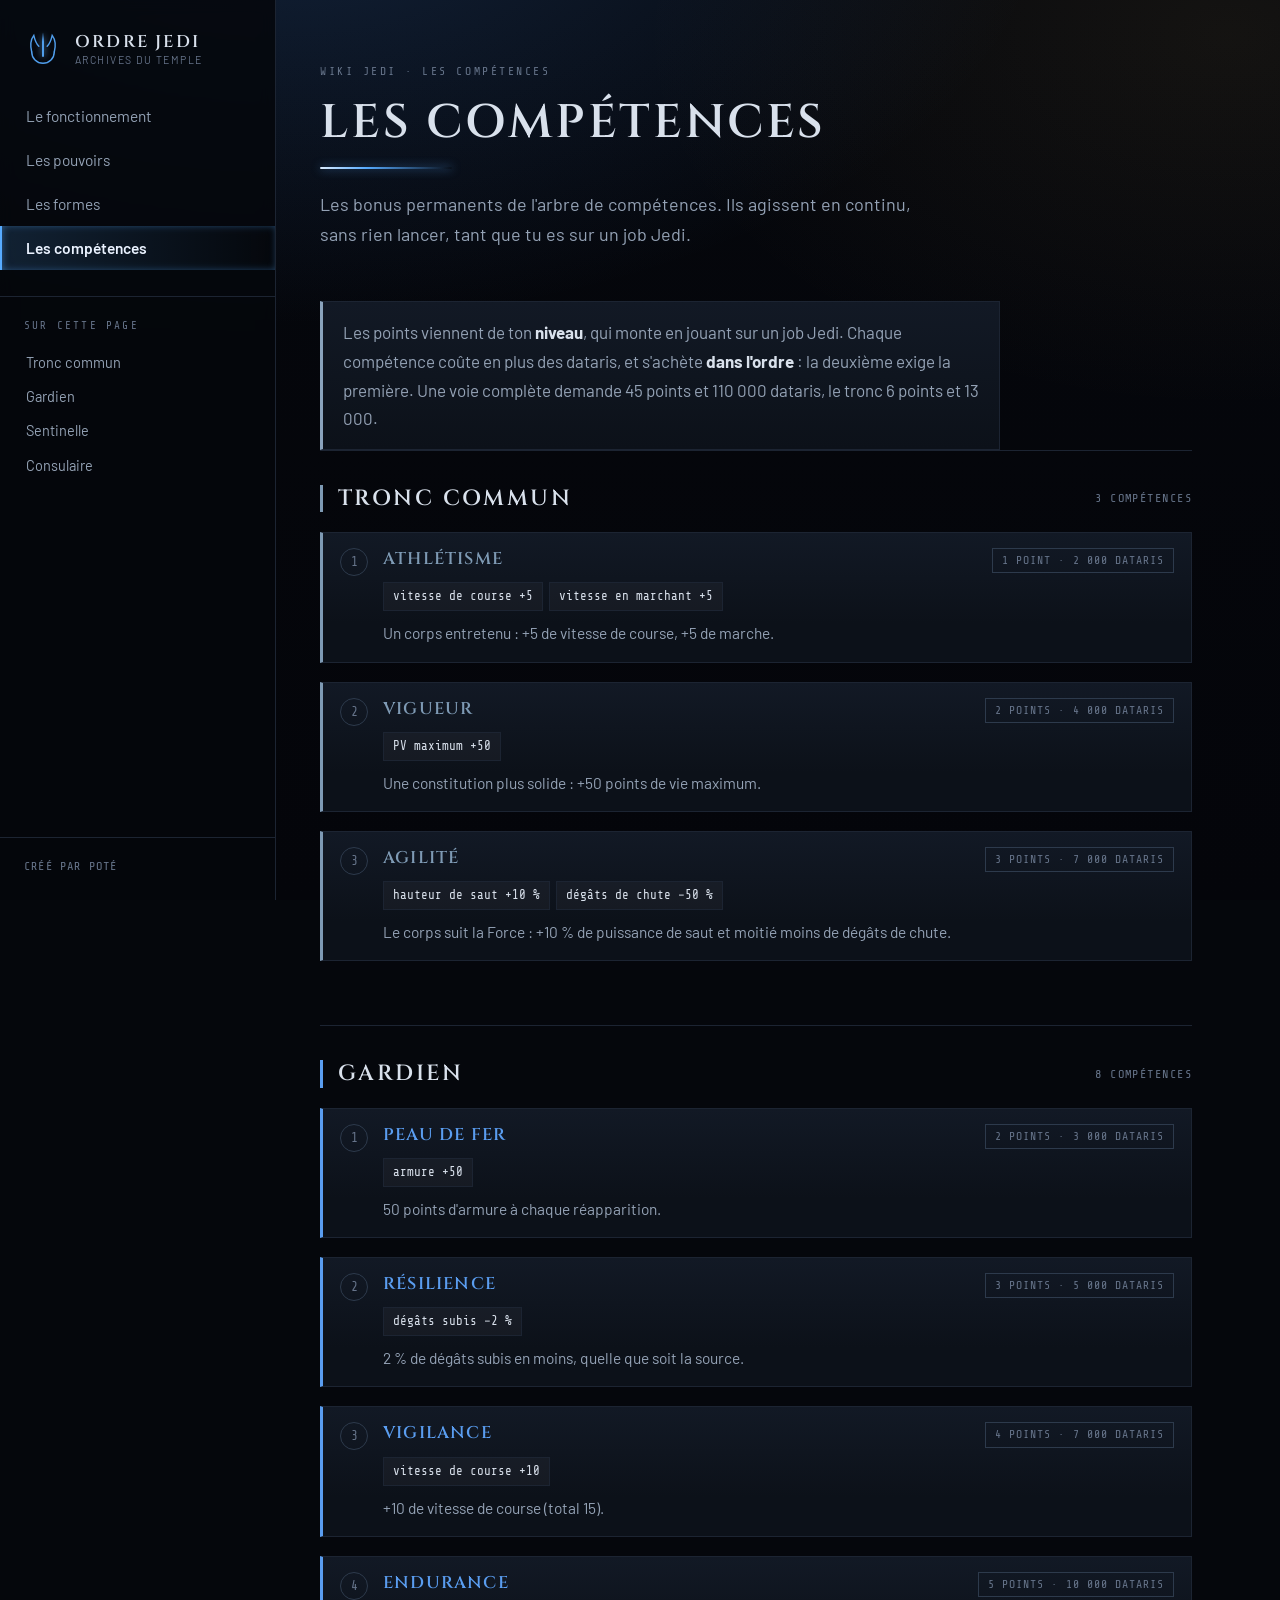
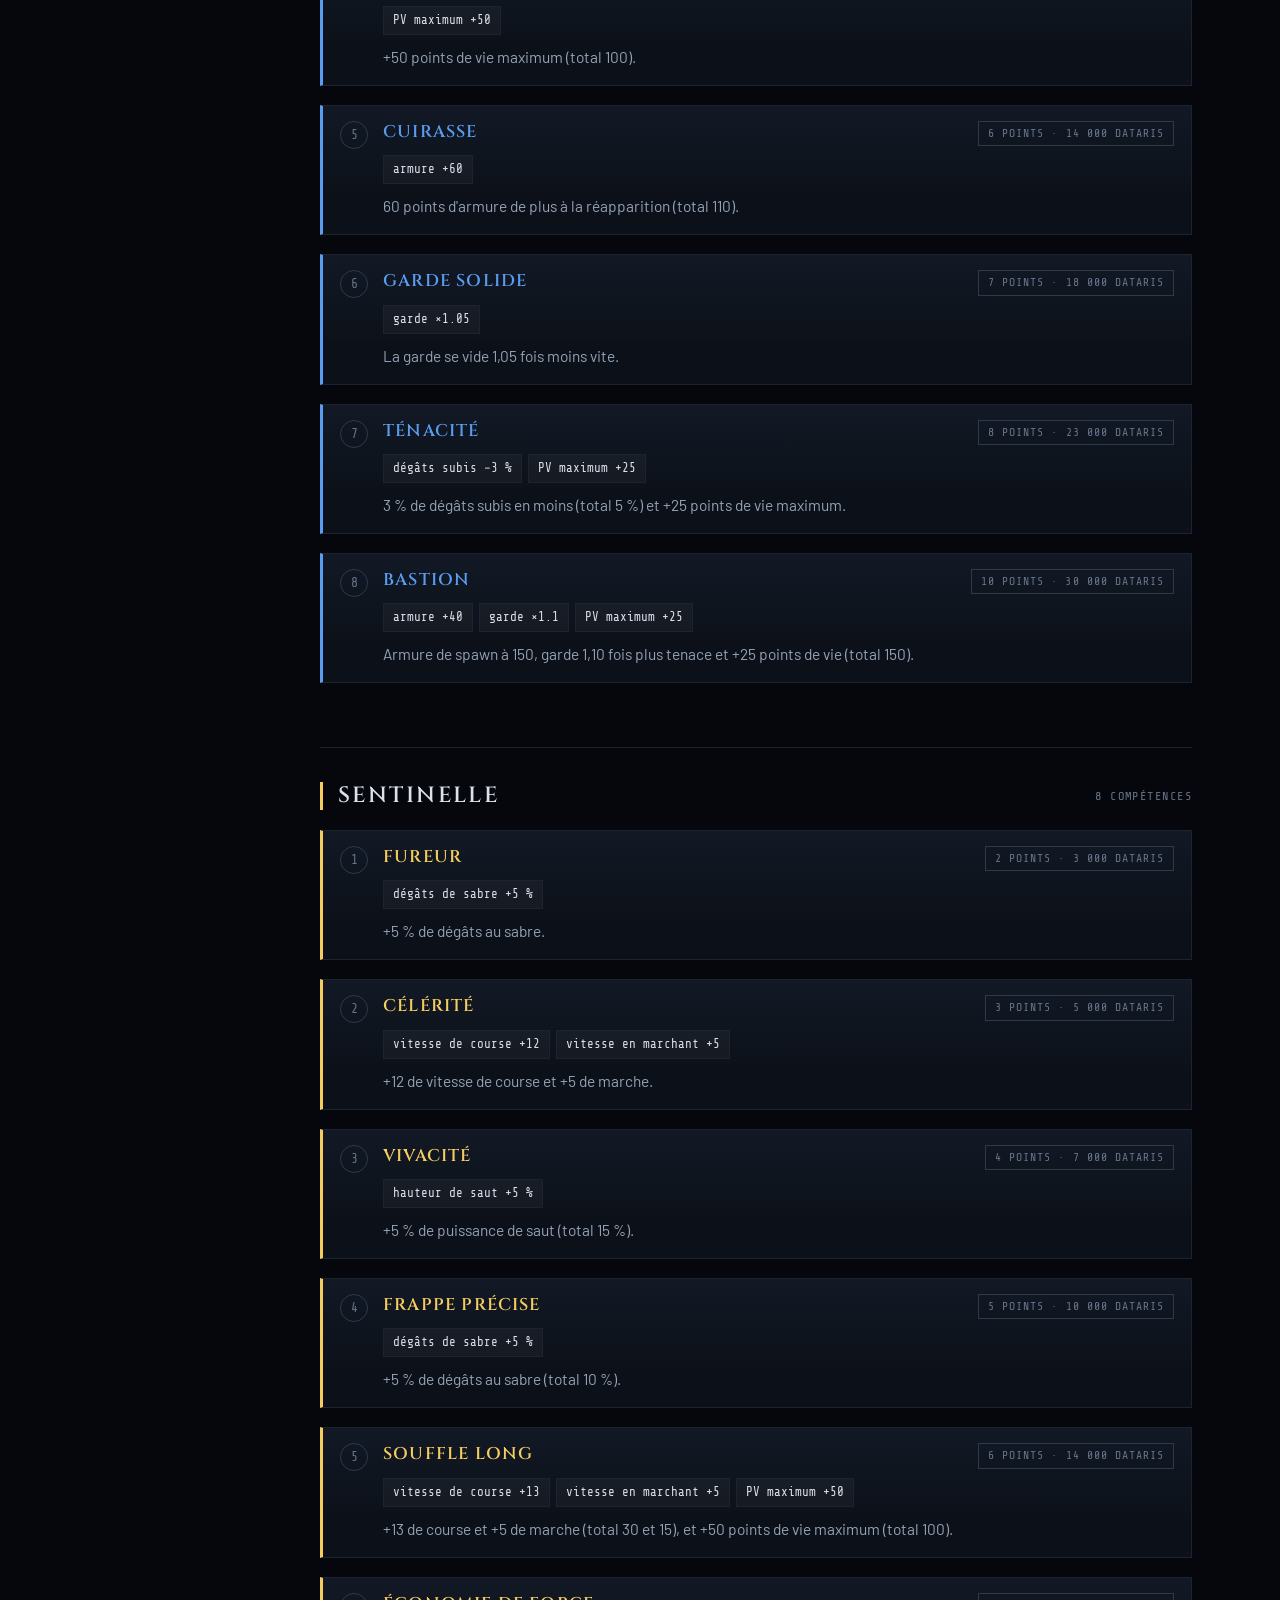
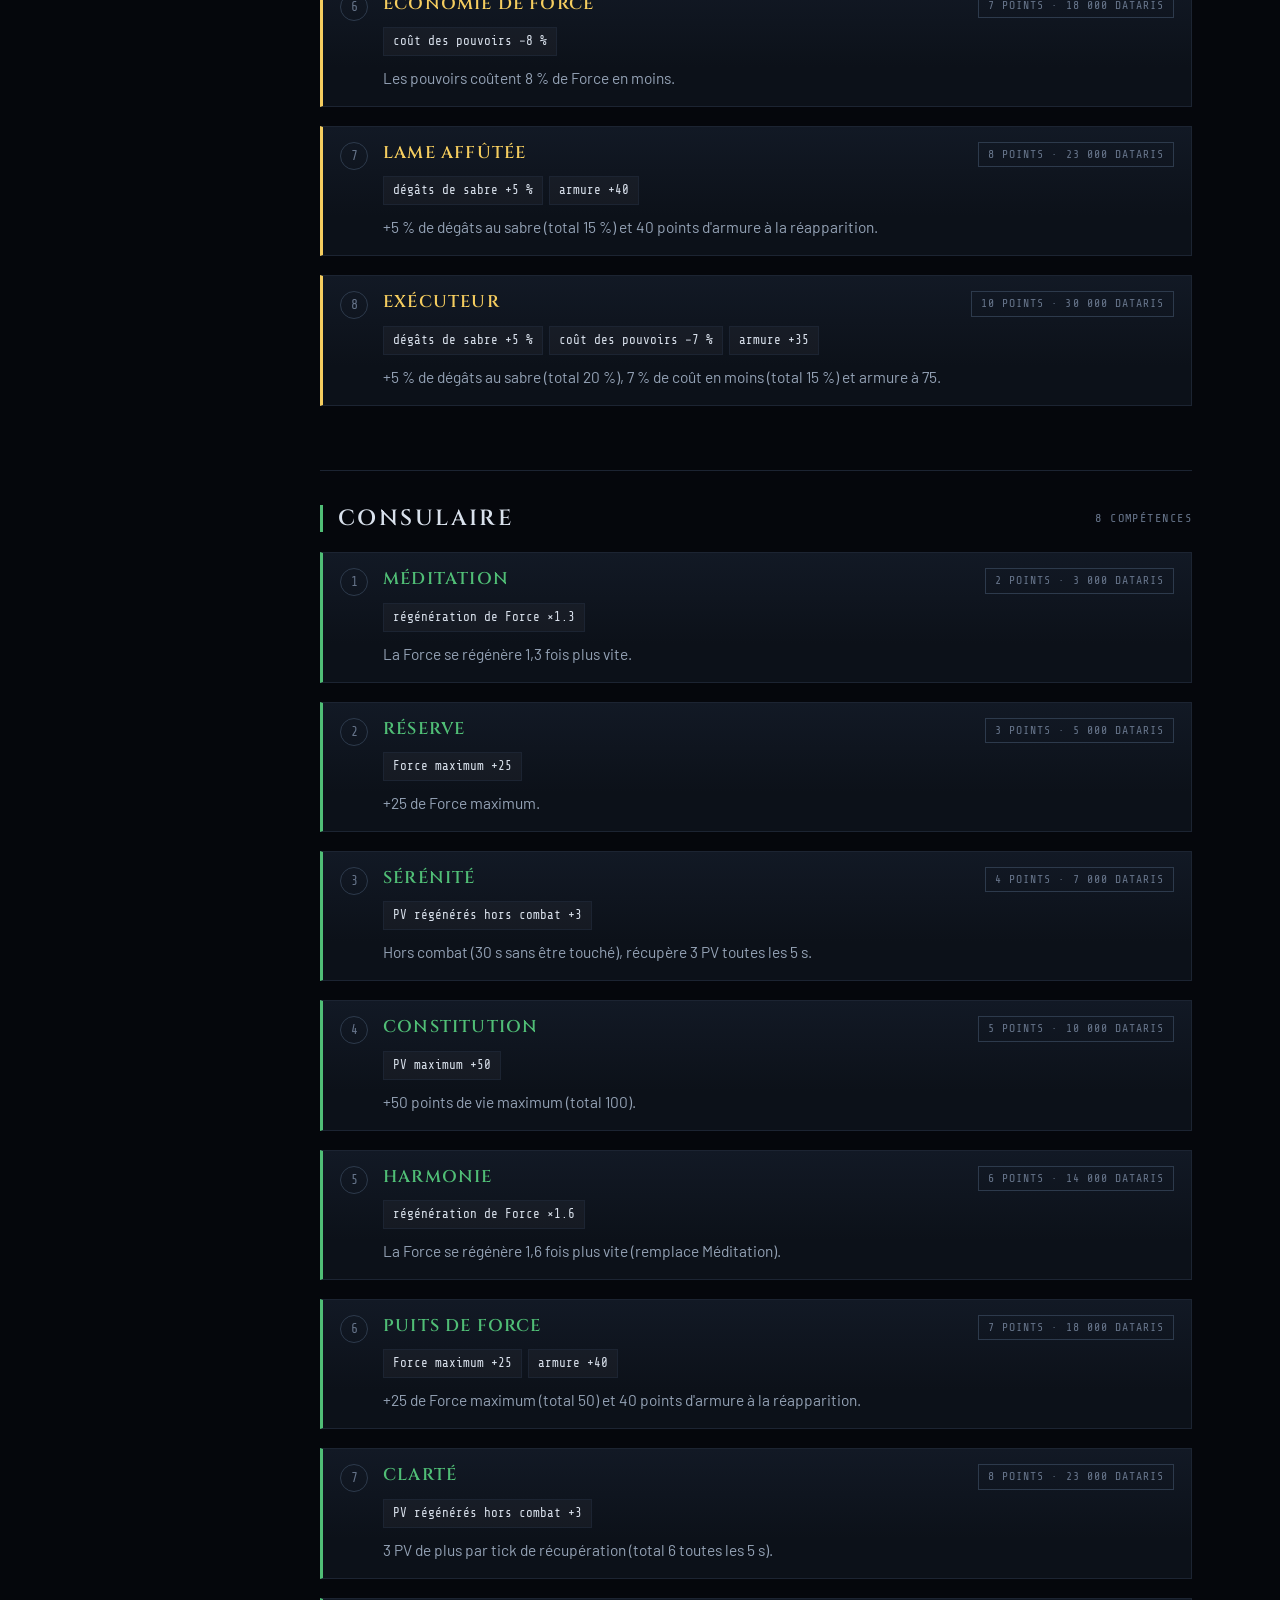
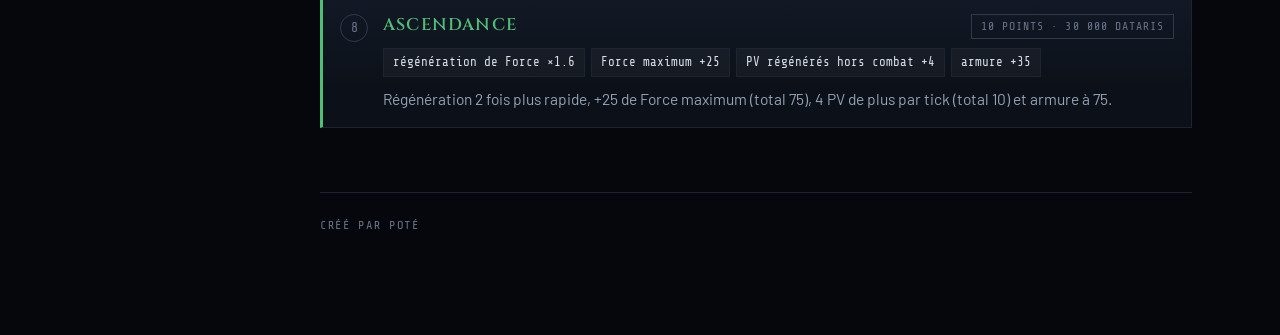
==== commit a0451298: "Direction artistique : les Archives du Temple Titres graves en capitales romaines (Cinzel), corps en" ====
--- a/competences.html
+++ b/competences.html
@@ -6,15 +6,16 @@
 <title>Les compétences · Wiki Jedi</title>
 <meta name="description" content="Les bonus permanents de l&#x27;arbre de compétences. Ils agissent en continu, sans rien lancer, tant que tu es sur un job Jedi.">
 <link rel="preconnect" href="https://fonts.gstatic.com" crossorigin>
-<link rel="stylesheet" href="https://fonts.googleapis.com/css2?family=Oswald:wght@400;500;600&family=Source+Sans+3:wght@400;600&family=IBM+Plex+Mono:wght@400;500&display=swap">
-<link rel="stylesheet" href="style.css">
+<link rel="stylesheet" href="https://fonts.googleapis.com/css2?family=Cinzel:wght@400;600;700&family=Barlow:ital,wght@0,400;0,500;0,600;1,400&family=Share+Tech+Mono&display=swap">
+<link rel="stylesheet" href="style.css?v=3">
 </head>
 <body>
+<div class="voute" aria-hidden="true"></div>
 <input type="checkbox" id="menu" class="bascule-menu" hidden>
-<label for="menu" class="bouton-menu" aria-label="Menu">☰ Menu</label>
+<label for="menu" class="bouton-menu" aria-label="Menu">Menu</label>
 
 <aside class="cote">
-  <a class="marque" href="index.html"><span class="lame"></span><span>Wiki<strong>Jedi</strong></span></a>
+  <a class="marque" href="index.html"><svg class="crete" viewBox="0 0 64 64" aria-hidden="true"><g fill="none" stroke="currentColor" stroke-width="2.4" stroke-linecap="round"><path d="M13 37a19 19 0 0 0 38 0"/><path d="M13 37C10 25 12 15 16.5 9c1.8 8 4.6 14.5 8.5 18.5"/><path d="M51 37c3-12 1-22-3.5-28-1.8 8-4.6 14.5-8.5 18.5"/></g><path class="lame" d="M32 4l1.7 15.5V45h-3.4V19.5z" fill="currentColor"/></svg><span class="nom">Ordre Jedi<small>Archives du Temple</small></span></a>
   <nav class="nav-pages"><a href="index.html" class="">Le fonctionnement</a><a href="pouvoirs.html" class="">Les pouvoirs</a><a href="formes.html" class="">Les formes</a><a href="competences.html" class="actif">Les compétences</a></nav>
   <div class="sommaire"><span class="titre-sommaire">Sur cette page</span><a href="#tronc">Tronc commun</a><a href="#gardien">Gardien</a><a href="#sentinelle">Sentinelle</a><a href="#consulaire">Consulaire</a></div>
   <div class="pied-cote">Créé par Poté</div>
--- a/style.css
+++ b/style.css
@@ -1,24 +1,29 @@
-/* Wiki Jedi - feuille de style unique.
-   Parti pris : un fond sombre d'archive, une barre laterale fixe comme sur un
-   vrai wiki, et la couleur de la voie (vert Consulaire, bleu Gardien, or
-   Sentinelle) reprise du jeu, portee par la variable --voie.
-   Cree par Pote. */
+/* Wiki Jedi - feuille de style unique. Cree par Pote.
+   -------------------------------------------------------------------------
+   Direction artistique : les Archives du Temple. Fond de vide spatial, titres
+   graves en capitales romaines (Cinzel), corps de texte en Barlow et chiffres
+   en Share Tech Mono, comme une console. La seule lumiere de la page est celle
+   d'une lame : un bleu sabre, pose avec parcimonie.
+   La couleur de chaque voie est celle du jeu (--voie) : vert Consulaire, bleu
+   Gardien, or Sentinelle, or du Conseil.
+   ------------------------------------------------------------------------- */
 
 :root {
-  --fond:        #0B0E14;
-  --fond-cote:   #070910;
-  --carte:       #141A24;
-  --carte-haut:  #1A212D;
-  --trait:       #232B39;
-  --trait-fort:  #33404F;
-  --texte:       #DDE4EE;
-  --texte-doux:  #8E9BAC;
-  --texte-faible:#677383;
-  --voie:        #7E9AB4;
-  --cote-l:      264px;
-  --titre:       "Oswald", "Franklin Gothic Medium", Impact, sans-serif;
-  --corps:       "Source Sans 3", "Segoe UI", Helvetica, Arial, sans-serif;
-  --mono:        "IBM Plex Mono", Consolas, "Courier New", monospace;
+  --vide:        #05070C;
+  --panneau:     #0C1119;
+  --panneau-haut:#121925;
+  --trait:       #1C2432;
+  --trait-fort:  #2D3A4C;
+  --texte:       #D9E1EC;
+  --doux:        #94A2B5;
+  --faible:      #66748A;
+  --sabre:       #57ABFF;
+  --kyber:       #E0B45C;
+  --voie:        #8AA3BC;
+  --cote-l:      276px;
+  --grave:       "Cinzel", "Trajan Pro", Georgia, serif;
+  --corps:       "Barlow", "Segoe UI", Helvetica, Arial, sans-serif;
+  --console:     "Share Tech Mono", Consolas, "Courier New", monospace;
 }
 
 * { box-sizing: border-box; }
@@ -27,15 +32,30 @@
 
 body {
   margin: 0;
-  background: var(--fond);
+  background: var(--vide);
   color: var(--texte);
   font-family: var(--corps);
-  font-size: 16.5px;
-  line-height: 1.65;
+  font-size: 17px;
+  line-height: 1.68;
   -webkit-font-smoothing: antialiased;
 }
 
 a { color: inherit; }
+
+/* Le ciel derriere la page : une lueur froide en haut, un fond de nuit ailleurs.
+   Fixe, donc elle ne defile pas avec le texte. */
+.voute {
+  position: fixed;
+  inset: 0;
+  z-index: 0;
+  pointer-events: none;
+  background:
+    radial-gradient(1100px 620px at 22% -12%, rgba(70, 140, 235, .20), transparent 70%),
+    radial-gradient(820px 520px at 96% 4%, rgba(224, 180, 92, .07), transparent 72%),
+    linear-gradient(#05070C, #04050A);
+}
+
+.cote, main { position: relative; z-index: 1; }
 
 /* --------------------------------------------------------------------------
    Barre laterale
@@ -44,12 +64,13 @@
   position: fixed;
   inset: 0 auto 0 0;
   width: var(--cote-l);
-  background: var(--fond-cote);
+  background: rgba(5, 7, 12, .86);
+  backdrop-filter: blur(8px);
   border-right: 1px solid var(--trait);
-  padding: 26px 0 22px;
+  padding: 30px 0 24px;
   display: flex;
   flex-direction: column;
-  gap: 22px;
+  gap: 26px;
   overflow-y: auto;
   z-index: 20;
 }
@@ -57,59 +78,77 @@
 .marque {
   display: flex;
   align-items: center;
-  gap: 11px;
-  padding: 0 22px;
+  gap: 13px;
+  padding: 0 24px;
   text-decoration: none;
-  font-family: var(--titre);
-  font-size: 21px;
-  font-weight: 500;
-  letter-spacing: .06em;
-  text-transform: uppercase;
   color: var(--texte);
 }
-.marque strong { color: #6FA8FF; font-weight: 600; }
-.marque .lame {
-  width: 3px;
-  height: 26px;
-  border-radius: 2px;
-  background: linear-gradient(#DCEBFF, #4B8FF5);
-  box-shadow: 0 0 9px rgba(90, 157, 240, .85);
+.marque .crete {
+  width: 38px;
+  height: 38px;
   flex: none;
+  color: var(--sabre);
+  opacity: .92;
+}
+.marque .crete .lame {
+  filter: drop-shadow(0 0 5px rgba(120, 190, 255, .9));
+}
+.marque .nom {
+  display: flex;
+  flex-direction: column;
+  font-family: var(--grave);
+  font-weight: 600;
+  font-size: 17px;
+  letter-spacing: .13em;
+  text-transform: uppercase;
+  line-height: 1.15;
+}
+.marque small {
+  font-family: var(--corps);
+  font-size: 10.5px;
+  font-weight: 400;
+  letter-spacing: .14em;
+  text-transform: uppercase;
+  color: var(--faible);
+  margin-top: 3px;
 }
 
 .nav-pages { display: flex; flex-direction: column; }
 .nav-pages a {
-  padding: 9px 22px;
+  padding: 9px 24px;
   text-decoration: none;
-  color: var(--texte-doux);
+  color: var(--doux);
   font-size: 15.5px;
   border-left: 2px solid transparent;
-}
-.nav-pages a:hover { color: var(--texte); background: rgba(255, 255, 255, .03); }
+  transition: color .14s ease, background .14s ease;
+}
+.nav-pages a:hover { color: var(--texte); background: rgba(255, 255, 255, .035); }
 .nav-pages a.actif {
-  color: var(--texte);
-  font-weight: 600;
-  border-left-color: #5A9DF0;
-  background: rgba(90, 157, 240, .09);
+  color: #EAF2FF;
+  font-weight: 600;
+  border-left-color: var(--sabre);
+  background: linear-gradient(90deg, rgba(87, 171, 255, .16), transparent);
+  box-shadow: inset 1px 0 8px -2px rgba(87, 171, 255, .55);
 }
 
 .sommaire {
   display: flex;
   flex-direction: column;
   border-top: 1px solid var(--trait);
-  padding-top: 18px;
+  padding-top: 20px;
 }
 .titre-sommaire {
-  padding: 0 22px 8px;
+  padding: 0 24px 9px;
+  font-family: var(--console);
   font-size: 11px;
-  letter-spacing: .16em;
-  text-transform: uppercase;
-  color: var(--texte-faible);
+  letter-spacing: .2em;
+  text-transform: uppercase;
+  color: var(--faible);
 }
 .sommaire a {
-  padding: 5px 22px;
+  padding: 5px 24px;
   text-decoration: none;
-  color: var(--texte-doux);
+  color: var(--doux);
   font-size: 14.5px;
   border-left: 2px solid transparent;
 }
@@ -117,14 +156,15 @@
 
 .pied-cote {
   margin-top: auto;
-  padding: 16px 22px 0;
+  padding: 18px 24px 0;
   border-top: 1px solid var(--trait);
-  font-size: 12.5px;
-  color: var(--texte-faible);
-  letter-spacing: .04em;
-}
-
-/* Le bouton de menu ne sert qu'en petite largeur. */
+  font-family: var(--console);
+  font-size: 12px;
+  color: var(--faible);
+  letter-spacing: .1em;
+  text-transform: uppercase;
+}
+
 .bouton-menu { display: none; }
 
 /* --------------------------------------------------------------------------
@@ -132,85 +172,99 @@
    -------------------------------------------------------------------------- */
 main {
   margin-left: var(--cote-l);
-  max-width: 920px;
-  padding: 54px 40px 90px;
-}
-
-.entete { margin-bottom: 46px; }
+  max-width: 960px;
+  padding: 62px 44px 100px;
+}
+
+.entete { margin-bottom: 52px; }
 .fil {
+  font-family: var(--console);
   font-size: 11.5px;
-  letter-spacing: .17em;
-  text-transform: uppercase;
-  color: var(--texte-faible);
-  margin-bottom: 12px;
+  letter-spacing: .22em;
+  text-transform: uppercase;
+  color: var(--faible);
+  margin-bottom: 16px;
 }
 h1 {
-  font-family: var(--titre);
-  font-weight: 500;
-  font-size: clamp(34px, 6vw, 50px);
-  line-height: 1.08;
-  letter-spacing: .015em;
-  margin: 0 0 14px;
+  font-family: var(--grave);
+  font-weight: 600;
+  font-size: clamp(32px, 5.4vw, 47px);
+  line-height: 1.1;
+  letter-spacing: .06em;
+  text-transform: uppercase;
+  margin: 0 0 20px;
   text-wrap: balance;
+}
+/* La lame sous le titre : c'est la seule vraie citation graphique du sabre. */
+h1::after {
+  content: "";
+  display: block;
+  width: 132px;
+  height: 2px;
+  margin-top: 18px;
+  border-radius: 2px;
+  background: linear-gradient(90deg, #DCEDFF, var(--sabre) 35%, rgba(87, 171, 255, 0));
+  box-shadow: 0 0 10px rgba(87, 171, 255, .65);
 }
 .chapeau {
   margin: 0;
-  max-width: 62ch;
-  font-size: 17.5px;
-  color: var(--texte-doux);
+  max-width: 60ch;
+  font-size: 18px;
+  color: var(--doux);
 }
 
 .bloc {
   border-top: 1px solid var(--trait);
-  padding-top: 30px;
-  margin-bottom: 52px;
+  padding-top: 34px;
+  margin-bottom: 56px;
   scroll-margin-top: 24px;
 }
 .bloc > h2, .tete-voie h2 {
-  font-family: var(--titre);
-  font-weight: 500;
-  font-size: 25px;
-  letter-spacing: .03em;
-  margin: 0 0 18px;
-  padding-left: 13px;
-  border-left: 4px solid var(--voie);
-  line-height: 1.2;
+  font-family: var(--grave);
+  font-weight: 600;
+  font-size: 22px;
+  letter-spacing: .11em;
+  text-transform: uppercase;
+  margin: 0 0 20px;
+  padding-left: 15px;
+  border-left: 3px solid var(--voie);
+  line-height: 1.25;
 }
 .tete-voie {
   display: flex;
-  align-items: baseline;
+  align-items: center;
   justify-content: space-between;
   gap: 14px;
   flex-wrap: wrap;
-  margin-bottom: 6px;
+  margin-bottom: 8px;
 }
 .tete-voie h2 { margin: 0; }
 .compteur {
-  font-family: var(--mono);
+  font-family: var(--console);
   font-size: 12px;
-  color: var(--texte-faible);
-  letter-spacing: .05em;
+  color: var(--faible);
+  letter-spacing: .12em;
+  text-transform: uppercase;
 }
 .note-voie {
-  margin: 0 0 20px 17px;
-  color: var(--texte-doux);
+  margin: 0 0 22px 18px;
+  color: var(--doux);
   font-style: italic;
-  max-width: 60ch;
-}
-
-.bloc p { max-width: 66ch; }
-.bloc ul { max-width: 66ch; padding-left: 20px; }
-.bloc li { margin-bottom: 7px; }
+  max-width: 58ch;
+}
+
+.bloc p { max-width: 64ch; }
+.bloc ul { max-width: 64ch; padding-left: 20px; }
+.bloc li { margin-bottom: 8px; }
 
 .encadre {
-  background: var(--carte);
+  background: linear-gradient(180deg, var(--panneau-haut), var(--panneau));
   border: 1px solid var(--trait);
   border-left: 3px solid var(--voie);
-  border-radius: 3px;
-  padding: 15px 18px;
-  margin: 22px 0 0;
-  color: var(--texte-doux);
-  max-width: 70ch;
+  padding: 16px 20px;
+  margin: 24px 0 0;
+  color: var(--doux);
+  max-width: 68ch;
 }
 .encadre strong { color: var(--texte); }
 
@@ -219,21 +273,32 @@
    -------------------------------------------------------------------------- */
 .fiches {
   display: grid;
-  grid-template-columns: repeat(auto-fill, minmax(310px, 1fr));
-  gap: 14px;
-  margin-top: 18px;
+  grid-template-columns: repeat(auto-fill, minmax(316px, 1fr));
+  gap: 15px;
+  margin-top: 20px;
 }
 
 .fiche {
-  background: var(--carte);
+  position: relative;
+  background: linear-gradient(180deg, var(--panneau-haut), var(--panneau) 60%);
   border: 1px solid var(--trait);
-  border-top: 2px solid var(--voie);
-  border-radius: 3px;
-  padding: 16px 18px 18px;
+  padding: 17px 19px 19px;
   display: flex;
   flex-direction: column;
-  gap: 11px;
-}
+  gap: 12px;
+  transition: border-color .15s ease, transform .15s ease;
+}
+/* Le liseré de voie tient lieu de reliure : c'est lui qui dit a quelle branche
+   appartient la fiche, sans repeter le nom de la voie sur chaque carte. */
+.fiche::before {
+  content: "";
+  position: absolute;
+  inset: -1px -1px auto -1px;
+  height: 2px;
+  background: linear-gradient(90deg, var(--voie), rgba(255, 255, 255, 0) 85%);
+}
+.fiche:hover { border-color: var(--trait-fort); transform: translateY(-1px); }
+
 .fiche-tete {
   display: flex;
   align-items: baseline;
@@ -241,51 +306,50 @@
   gap: 10px;
 }
 .fiche h3, .escalier h3 {
-  font-family: var(--titre);
-  font-weight: 500;
-  font-size: 18.5px;
-  letter-spacing: .025em;
+  font-family: var(--grave);
+  font-weight: 600;
+  font-size: 17px;
+  letter-spacing: .07em;
+  text-transform: uppercase;
   margin: 0;
   color: var(--voie);
-  line-height: 1.25;
+  line-height: 1.3;
 }
 .fiche p, .escalier p {
   margin: 0;
-  font-size: 15px;
-  color: var(--texte-doux);
+  font-size: 15.5px;
+  color: var(--doux);
   max-width: none;
 }
 
 .pastille {
   flex: none;
-  font-family: var(--mono);
-  font-size: 11px;
-  letter-spacing: .04em;
-  color: var(--texte-faible);
+  font-family: var(--console);
+  font-size: 11.5px;
+  letter-spacing: .09em;
+  text-transform: uppercase;
+  color: var(--faible);
   border: 1px solid var(--trait-fort);
-  border-radius: 999px;
   padding: 2px 9px;
   white-space: nowrap;
 }
-.pastille.seances { color: var(--texte-doux); }
 
 .chips { display: flex; flex-wrap: wrap; gap: 6px; }
 .chip {
-  font-family: var(--mono);
-  font-size: 11.5px;
-  background: var(--carte-haut);
+  font-family: var(--console);
+  font-size: 12.5px;
+  background: rgba(255, 255, 255, .035);
   border: 1px solid var(--trait);
-  border-radius: 3px;
-  padding: 3px 8px;
+  padding: 3px 9px;
   color: var(--texte);
   font-variant-numeric: tabular-nums;
 }
 .chip .cle {
-  color: var(--texte-faible);
-  margin-right: 6px;
-  text-transform: uppercase;
-  font-size: 10px;
-  letter-spacing: .08em;
+  color: var(--faible);
+  margin-right: 7px;
+  text-transform: uppercase;
+  font-size: 10.5px;
+  letter-spacing: .12em;
 }
 
 /* --------------------------------------------------------------------------
@@ -294,31 +358,31 @@
 .recherche {
   display: flex;
   align-items: center;
-  gap: 12px;
-  margin-bottom: 34px;
+  gap: 14px;
+  margin-bottom: 38px;
 }
 .recherche input {
   flex: 1;
   min-width: 0;
-  background: var(--carte);
+  background: var(--panneau);
   border: 1px solid var(--trait-fort);
-  border-radius: 3px;
-  padding: 11px 14px;
+  padding: 12px 15px;
   color: var(--texte);
   font-family: var(--corps);
-  font-size: 15.5px;
-}
-.recherche input::placeholder { color: var(--texte-faible); }
+  font-size: 16px;
+}
+.recherche input::placeholder { color: var(--faible); }
 .recherche input:focus {
   outline: none;
-  border-color: #5A9DF0;
-  box-shadow: 0 0 0 3px rgba(90, 157, 240, .17);
+  border-color: var(--sabre);
+  box-shadow: 0 0 0 1px rgba(87, 171, 255, .45), 0 0 16px -4px rgba(87, 171, 255, .8);
 }
 .compte {
-  font-family: var(--mono);
-  font-size: 12px;
-  color: var(--texte-faible);
+  font-family: var(--console);
+  font-size: 12.5px;
+  color: var(--faible);
   white-space: nowrap;
+  letter-spacing: .08em;
 }
 
 /* --------------------------------------------------------------------------
@@ -326,32 +390,34 @@
    -------------------------------------------------------------------------- */
 .grille-bref {
   display: grid;
-  grid-template-columns: repeat(auto-fit, minmax(200px, 1fr));
-  gap: 14px;
+  grid-template-columns: repeat(auto-fit, minmax(206px, 1fr));
+  gap: 15px;
   margin-top: 4px;
 }
 .bref {
-  background: var(--carte);
+  background: linear-gradient(180deg, var(--panneau-haut), var(--panneau) 70%);
   border: 1px solid var(--trait);
-  border-radius: 3px;
-  padding: 16px 18px;
+  padding: 18px 20px;
 }
 .bref .nombre {
   display: block;
-  font-family: var(--titre);
-  font-size: 36px;
+  font-family: var(--grave);
+  font-weight: 700;
+  font-size: 38px;
   line-height: 1;
-  color: #6FA8FF;
+  color: var(--sabre);
+  text-shadow: 0 0 18px rgba(87, 171, 255, .45);
 }
 .bref .quoi {
   display: block;
+  font-family: var(--console);
   font-size: 11.5px;
-  letter-spacing: .14em;
-  text-transform: uppercase;
-  color: var(--texte-faible);
-  margin: 8px 0;
-}
-.bref p { margin: 0; font-size: 14.5px; color: var(--texte-doux); max-width: none; }
+  letter-spacing: .17em;
+  text-transform: uppercase;
+  color: var(--faible);
+  margin: 10px 0;
+}
+.bref p { margin: 0; font-size: 15px; color: var(--doux); max-width: none; }
 
 /* L'echelle est numerotee parce que l'ordre compte vraiment : on ne passe pas
    un palier avant d'avoir fini le precedent. */
@@ -359,108 +425,118 @@
 .echelle li {
   counter-increment: palier;
   position: relative;
-  padding: 0 0 22px 46px;
-  border-left: 2px solid var(--trait);
-  margin-left: 14px;
+  padding: 0 0 26px 48px;
+  border-left: 1px solid var(--trait);
+  margin-left: 15px;
 }
 .echelle li:last-child { border-left-color: transparent; padding-bottom: 0; }
 .echelle li::before {
   content: counter(palier);
   position: absolute;
   left: -15px;
-  top: 0;
+  top: 1px;
+  width: 30px;
+  height: 30px;
+  border-radius: 50%;
+  background: var(--vide);
+  border: 1px solid var(--voie);
+  color: var(--voie);
+  font-family: var(--console);
+  font-size: 13.5px;
+  display: flex;
+  align-items: center;
+  justify-content: center;
+  box-shadow: 0 0 14px -4px var(--voie);
+}
+.echelle h3 {
+  font-family: var(--grave);
+  font-weight: 600;
+  font-size: 17px;
+  letter-spacing: .09em;
+  text-transform: uppercase;
+  margin: 3px 0 5px;
+  color: var(--voie);
+}
+.echelle p { margin: 0; color: var(--doux); }
+
+.grille-voies {
+  display: grid;
+  grid-template-columns: repeat(auto-fit, minmax(246px, 1fr));
+  gap: 15px;
+  margin-bottom: 24px;
+}
+.voie {
+  position: relative;
+  background: linear-gradient(180deg, var(--panneau-haut), var(--panneau) 70%);
+  border: 1px solid var(--trait);
+  padding: 20px;
+}
+.voie::before {
+  content: "";
+  position: absolute;
+  inset: -1px -1px auto -1px;
+  height: 3px;
+  background: linear-gradient(90deg, var(--voie), rgba(255, 255, 255, 0));
+}
+.voie h3 {
+  font-family: var(--grave);
+  font-weight: 600;
+  font-size: 19px;
+  letter-spacing: .1em;
+  text-transform: uppercase;
+  margin: 0;
+  color: var(--voie);
+}
+.voie .devise {
+  margin: 4px 0 12px;
+  font-style: italic;
+  font-size: 14.5px;
+  color: var(--faible);
+}
+.voie p { margin: 0; font-size: 15px; color: var(--doux); max-width: none; }
+
+/* --------------------------------------------------------------------------
+   Competences : un escalier, l'ordre d'achat est impose
+   -------------------------------------------------------------------------- */
+.escalier {
+  list-style: none;
+  margin: 20px 0 0;
+  padding: 0;
+  display: flex;
+  flex-direction: column;
+  gap: 11px;
+}
+.escalier li {
+  display: flex;
+  gap: 15px;
+  background: linear-gradient(180deg, var(--panneau-haut), var(--panneau) 70%);
+  border: 1px solid var(--trait);
+  border-left: 3px solid var(--voie);
+  padding: 15px 17px;
+}
+.escalier .rang {
+  flex: none;
   width: 28px;
   height: 28px;
   border-radius: 50%;
-  background: var(--fond);
-  border: 2px solid var(--voie);
-  color: var(--voie);
-  font-family: var(--mono);
+  border: 1px solid var(--trait-fort);
+  color: var(--faible);
+  font-family: var(--console);
   font-size: 13px;
   display: flex;
   align-items: center;
   justify-content: center;
 }
-.echelle h3 {
-  font-family: var(--titre);
-  font-weight: 500;
-  font-size: 19px;
-  letter-spacing: .03em;
-  margin: 1px 0 4px;
-  color: var(--voie);
-}
-.echelle p { margin: 0; color: var(--texte-doux); }
-
-.grille-voies {
-  display: grid;
-  grid-template-columns: repeat(auto-fit, minmax(240px, 1fr));
-  gap: 14px;
-  margin-bottom: 22px;
-}
-.voie {
-  background: var(--carte);
-  border: 1px solid var(--trait);
-  border-top: 3px solid var(--voie);
-  border-radius: 3px;
-  padding: 18px;
-}
-.voie h3 {
-  font-family: var(--titre);
-  font-weight: 500;
-  font-size: 21px;
-  letter-spacing: .04em;
-  margin: 0;
-  color: var(--voie);
-}
-.voie .devise {
-  margin: 2px 0 10px;
-  font-style: italic;
-  font-size: 14px;
-  color: var(--texte-faible);
-}
-.voie p { margin: 0; font-size: 14.5px; color: var(--texte-doux); max-width: none; }
-
-/* --------------------------------------------------------------------------
-   Competences : un escalier, l'ordre d'achat est impose
-   -------------------------------------------------------------------------- */
-.escalier {
-  list-style: none;
-  margin: 18px 0 0;
-  padding: 0;
-  display: flex;
-  flex-direction: column;
-  gap: 10px;
-}
-.escalier li {
-  display: flex;
-  gap: 14px;
-  background: var(--carte);
-  border: 1px solid var(--trait);
-  border-left: 3px solid var(--voie);
-  border-radius: 3px;
-  padding: 14px 16px;
-}
-.escalier .rang {
-  flex: none;
-  width: 26px;
-  height: 26px;
-  border-radius: 50%;
-  border: 1px solid var(--trait-fort);
-  color: var(--texte-faible);
-  font-family: var(--mono);
-  font-size: 12px;
-  display: flex;
-  align-items: center;
-  justify-content: center;
-}
-.escalier .contenu { flex: 1; min-width: 0; display: flex; flex-direction: column; gap: 8px; }
+.escalier .contenu { flex: 1; min-width: 0; display: flex; flex-direction: column; gap: 9px; }
 
 footer {
   border-top: 1px solid var(--trait);
-  padding-top: 20px;
-  font-size: 12.5px;
-  letter-spacing: .05em;
-  color: var(--texte-faible);
+  padding-top: 22px;
+  font-family: var(--console);
+  font-size: 12px;
+  letter-spacing: .14em;
+  text-transform: uppercase;
+  color: var(--faible);
 }
 
 /* --------------------------------------------------------------------------
@@ -473,25 +549,27 @@
     top: 12px;
     left: 12px;
     z-index: 30;
-    background: var(--carte-haut);
+    background: var(--panneau-haut);
     border: 1px solid var(--trait-fort);
-    border-radius: 3px;
-    padding: 7px 13px;
-    font-size: 14px;
+    padding: 8px 15px;
+    font-family: var(--console);
+    font-size: 13px;
+    letter-spacing: .14em;
+    text-transform: uppercase;
     color: var(--texte);
     cursor: pointer;
   }
   .cote {
     transform: translateX(-100%);
     transition: transform .18s ease;
-    box-shadow: 0 0 40px rgba(0, 0, 0, .6);
+    box-shadow: 0 0 46px rgba(0, 0, 0, .75);
   }
   .bascule-menu:checked ~ .cote { transform: none; }
-  main { margin-left: 0; padding: 66px 18px 70px; }
+  main { margin-left: 0; padding: 72px 18px 74px; }
   .fiches { grid-template-columns: 1fr; }
 }
 
 @media (prefers-reduced-motion: reduce) {
   html { scroll-behavior: auto; }
-  .cote { transition: none; }
-}
+  .cote, .fiche, .nav-pages a { transition: none; }
+}
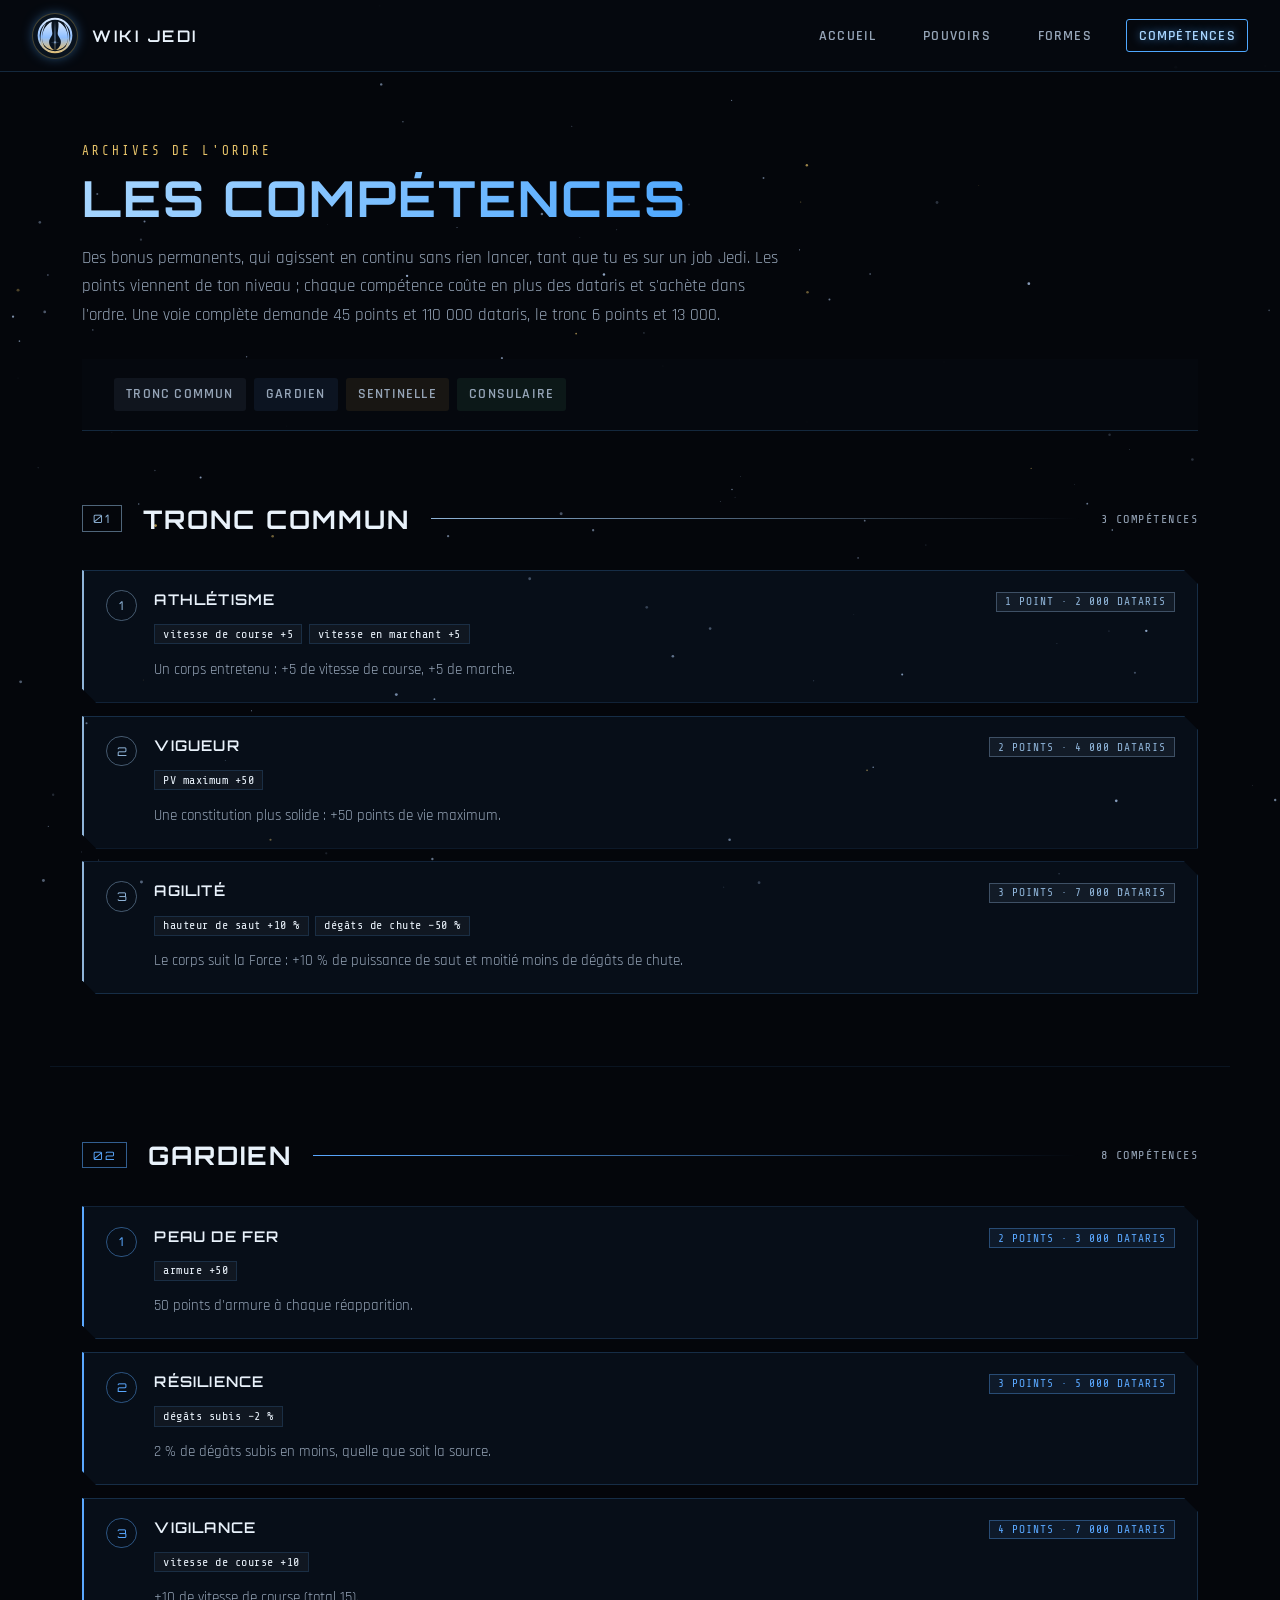
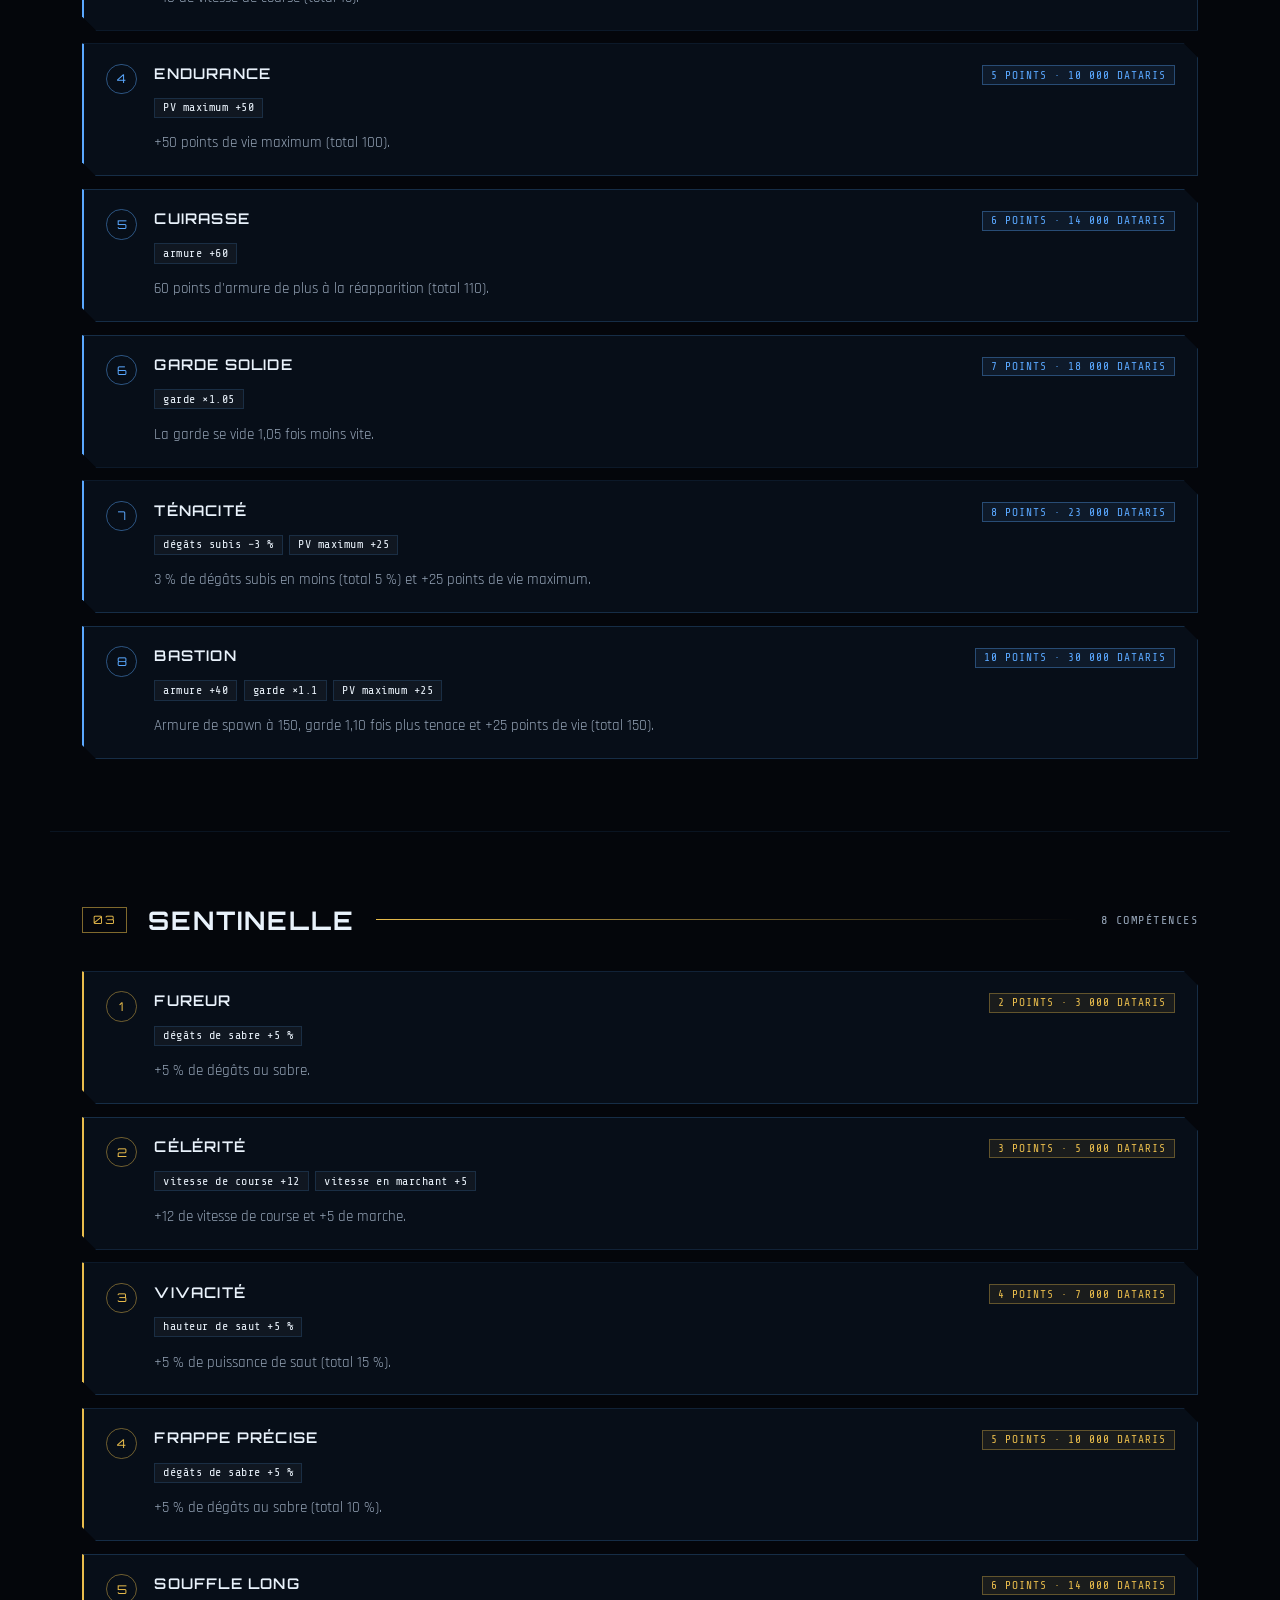
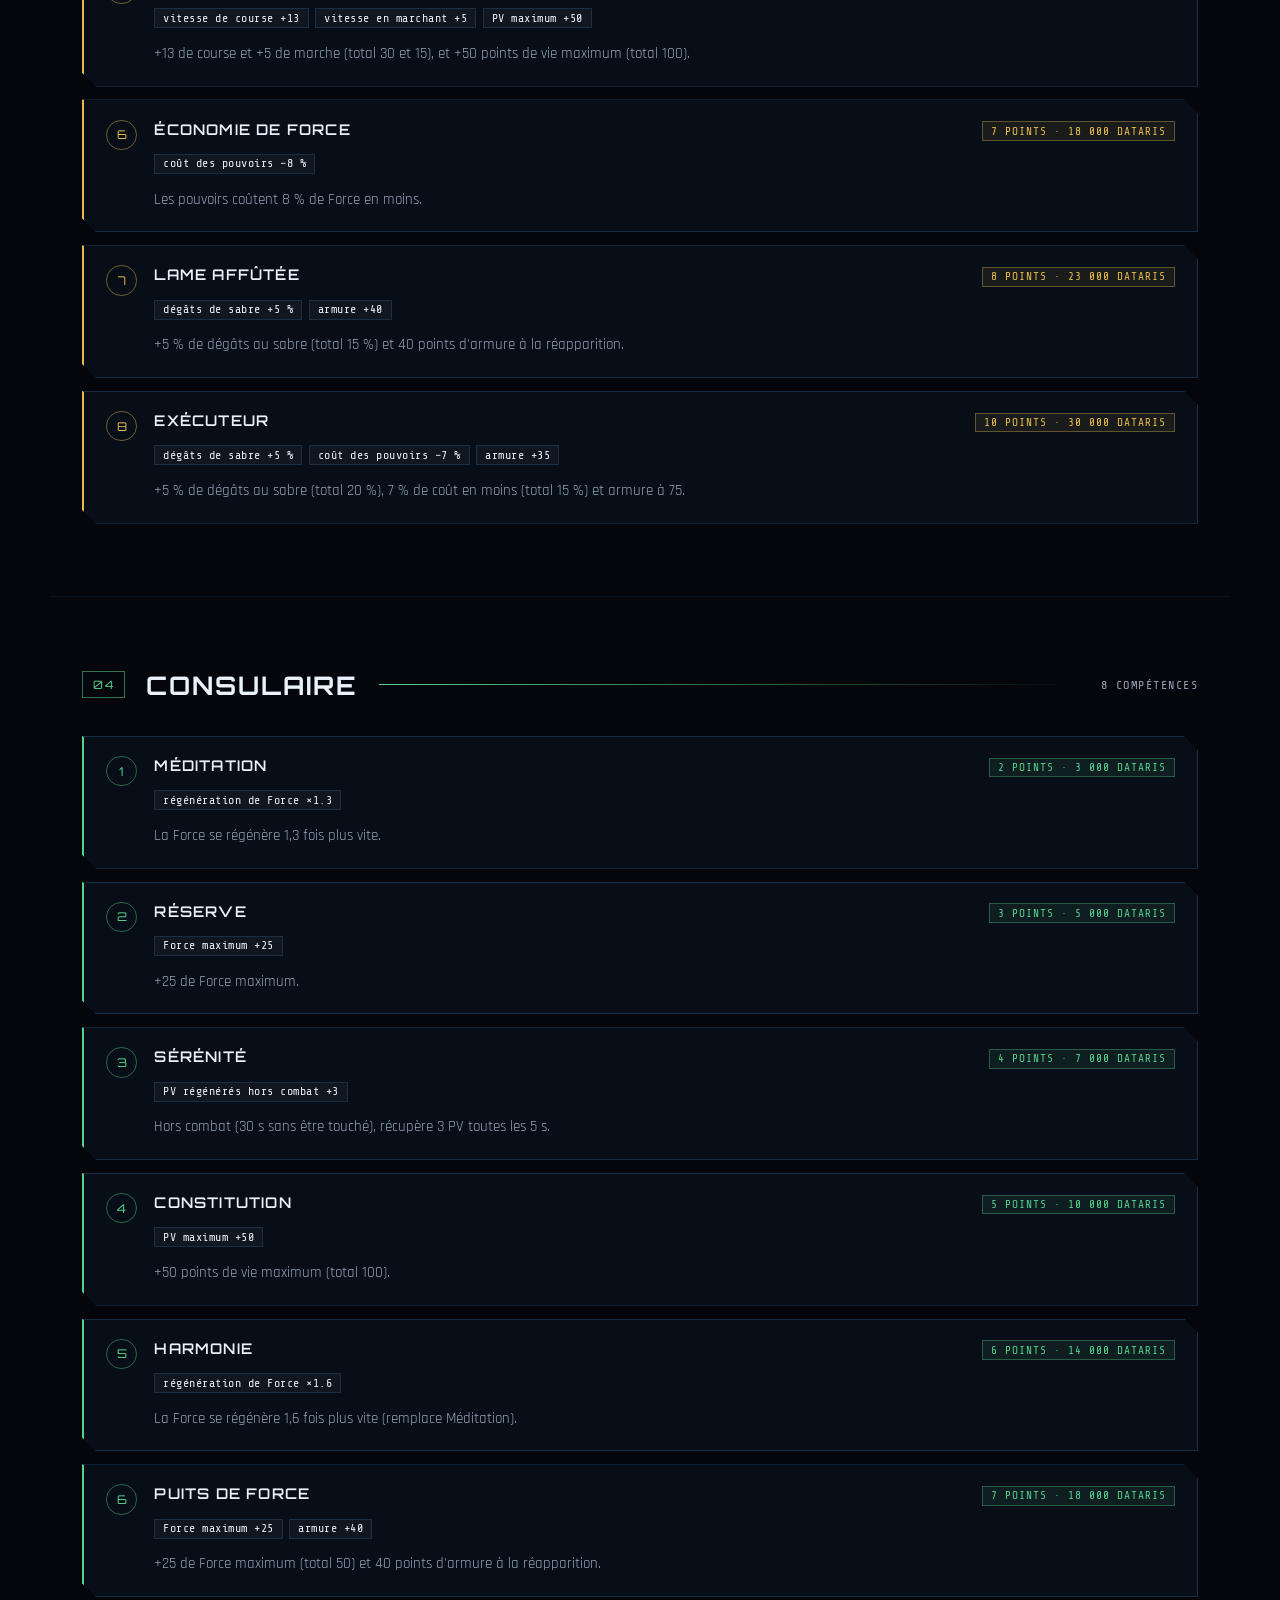
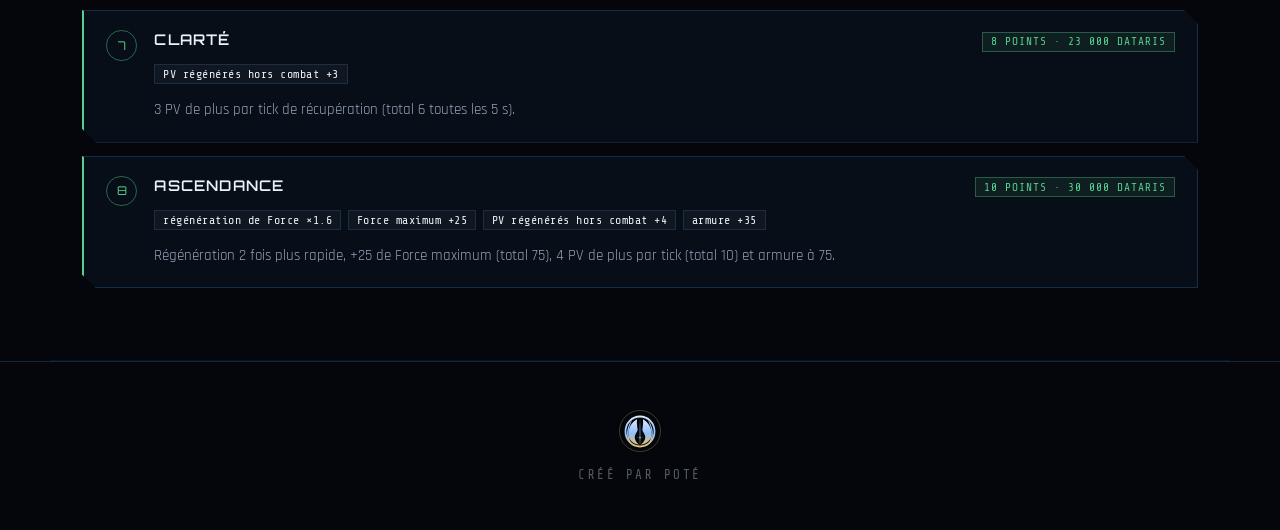
==== commit b57ac2ef: "Refonte complete : DA de l'Escouade Omega, couleurs de l'Ordre Mise en page reprise du site de l'Esc" ====
--- a/competences.html
+++ b/competences.html
@@ -3,234 +3,262 @@
 <head>
 <meta charset="utf-8">
 <meta name="viewport" content="width=device-width, initial-scale=1">
-<title>Les compétences · Wiki Jedi</title>
-<meta name="description" content="Les bonus permanents de l&#x27;arbre de compétences. Ils agissent en continu, sans rien lancer, tant que tu es sur un job Jedi.">
+<title>Compétences · Wiki Jedi</title>
+<meta name="description" content="Les bonus permanents de l&#x27;arbre de compétences, leur coût en points et en dataris.">
+<meta name="theme-color" content="#04060B">
+<link rel="icon" type="image/svg+xml" href="logo.svg">
+<style>html,body{background:#04060B;}</style>
+<link rel="preconnect" href="https://fonts.googleapis.com">
 <link rel="preconnect" href="https://fonts.gstatic.com" crossorigin>
-<link rel="stylesheet" href="https://fonts.googleapis.com/css2?family=Cinzel:wght@400;600;700&family=Barlow:ital,wght@0,400;0,500;0,600;1,400&family=Share+Tech+Mono&display=swap">
-<link rel="stylesheet" href="style.css?v=3">
+<link href="https://fonts.googleapis.com/css2?family=Orbitron:wght@400;600;700;900&family=Rajdhani:wght@300;400;600;700&family=Share+Tech+Mono&display=swap" rel="stylesheet">
+<link rel="stylesheet" href="style.css?v=5">
 </head>
 <body>
-<div class="voute" aria-hidden="true"></div>
-<input type="checkbox" id="menu" class="bascule-menu" hidden>
-<label for="menu" class="bouton-menu" aria-label="Menu">Menu</label>
+<canvas id="etoiles"></canvas>
 
-<aside class="cote">
-  <a class="marque" href="index.html"><svg class="crete" viewBox="0 0 64 64" aria-hidden="true"><g fill="none" stroke="currentColor" stroke-width="2.4" stroke-linecap="round"><path d="M13 37a19 19 0 0 0 38 0"/><path d="M13 37C10 25 12 15 16.5 9c1.8 8 4.6 14.5 8.5 18.5"/><path d="M51 37c3-12 1-22-3.5-28-1.8 8-4.6 14.5-8.5 18.5"/></g><path class="lame" d="M32 4l1.7 15.5V45h-3.4V19.5z" fill="currentColor"/></svg><span class="nom">Ordre Jedi<small>Archives du Temple</small></span></a>
-  <nav class="nav-pages"><a href="index.html" class="">Le fonctionnement</a><a href="pouvoirs.html" class="">Les pouvoirs</a><a href="formes.html" class="">Les formes</a><a href="competences.html" class="actif">Les compétences</a></nav>
-  <div class="sommaire"><span class="titre-sommaire">Sur cette page</span><a href="#tronc">Tronc commun</a><a href="#gardien">Gardien</a><a href="#sentinelle">Sentinelle</a><a href="#consulaire">Consulaire</a></div>
-  <div class="pied-cote">Créé par Poté</div>
-</aside>
+<nav>
+  <a class="nav-marque" href="index.html">
+    <span class="nav-embleme"><img src="logo.svg" alt=""></span>
+    <span class="nav-nom">Wiki Jedi</span>
+  </a>
+  <a href="index.html">Accueil</a><a href="pouvoirs.html">Pouvoirs</a><a href="formes.html">Formes</a><a href="competences.html" class="actif">Compétences</a>
+</nav>
 
-<main>
-  <header class="entete">
-    <div class="fil">Wiki Jedi · Les compétences</div>
+<div class="contenu">
+  <header class="tete-page">
+    <div class="sur-titre">Archives de l'Ordre</div>
     <h1>Les compétences</h1>
-    <p class="chapeau">Les bonus permanents de l&#x27;arbre de compétences. Ils agissent en continu, sans rien lancer, tant que tu es sur un job Jedi.</p>
+    <p class="intro-page">Des bonus permanents, qui agissent en continu sans rien lancer, tant que tu es sur un job Jedi. Les points viennent de ton niveau ; chaque compétence coûte en plus des dataris et s&#x27;achète dans l&#x27;ordre. Une voie complète demande 45 points et 110 000 dataris, le tronc 6 points et 13 000.</p>
+    <nav class="ancres"><a href="#tronc" style="--voie:#8FB4D8">Tronc commun</a><a href="#gardien" style="--voie:#5AA8FF">Gardien</a><a href="#sentinelle" style="--voie:#E8BC4C">Sentinelle</a><a href="#consulaire" style="--voie:#56D08D">Consulaire</a></nav>
   </header>
-  <p class="encadre">Les points viennent de ton <strong>niveau</strong>, qui monte en jouant sur un job Jedi. Chaque compétence coûte en plus des dataris, et s'achète <strong>dans l'ordre</strong> : la deuxième exige la première. Une voie complète demande 45 points et 110 000 dataris, le tronc 6 points et 13 000.</p><section class="bloc section-voie" id="tronc" style="--voie:#7E9AB4">
-  <div class="tete-voie"><h2>Tronc commun</h2><span class="compteur">3 compétences</span></div>
-  <ol class="escalier"><li>
-  <div class="rang">1</div>
-  <div class="contenu">
-    <div class="fiche-tete"><h3>Athlétisme</h3><span class="pastille">1 point · 2 000 dataris</span></div>
-    <div class="chips"><span class="chip">vitesse de course +5</span><span class="chip">vitesse en marchant +5</span></div>
-    <p>Un corps entretenu : +5 de vitesse de course, +5 de marche.</p>
-  </div>
-</li><li>
-  <div class="rang">2</div>
-  <div class="contenu">
-    <div class="fiche-tete"><h3>Vigueur</h3><span class="pastille">2 points · 4 000 dataris</span></div>
-    <div class="chips"><span class="chip">PV maximum +50</span></div>
-    <p>Une constitution plus solide : +50 points de vie maximum.</p>
-  </div>
-</li><li>
-  <div class="rang">3</div>
-  <div class="contenu">
-    <div class="fiche-tete"><h3>Agilité</h3><span class="pastille">3 points · 7 000 dataris</span></div>
-    <div class="chips"><span class="chip">hauteur de saut +10 %</span><span class="chip">dégâts de chute −50 %</span></div>
-    <p>Le corps suit la Force : +10 % de puissance de saut et moitié moins de dégâts de chute.</p>
-  </div>
-</li></ol>
-</section><section class="bloc section-voie" id="gardien" style="--voie:#5A9DF0">
-  <div class="tete-voie"><h2>Gardien</h2><span class="compteur">8 compétences</span></div>
-  <ol class="escalier"><li>
-  <div class="rang">1</div>
-  <div class="contenu">
-    <div class="fiche-tete"><h3>Peau de fer</h3><span class="pastille">2 points · 3 000 dataris</span></div>
-    <div class="chips"><span class="chip">armure +50</span></div>
-    <p>50 points d&#x27;armure à chaque réapparition.</p>
-  </div>
-</li><li>
-  <div class="rang">2</div>
-  <div class="contenu">
-    <div class="fiche-tete"><h3>Résilience</h3><span class="pastille">3 points · 5 000 dataris</span></div>
-    <div class="chips"><span class="chip">dégâts subis −2 %</span></div>
-    <p>2 % de dégâts subis en moins, quelle que soit la source.</p>
-  </div>
-</li><li>
-  <div class="rang">3</div>
-  <div class="contenu">
-    <div class="fiche-tete"><h3>Vigilance</h3><span class="pastille">4 points · 7 000 dataris</span></div>
-    <div class="chips"><span class="chip">vitesse de course +10</span></div>
-    <p>+10 de vitesse de course (total 15).</p>
-  </div>
-</li><li>
-  <div class="rang">4</div>
-  <div class="contenu">
-    <div class="fiche-tete"><h3>Endurance</h3><span class="pastille">5 points · 10 000 dataris</span></div>
-    <div class="chips"><span class="chip">PV maximum +50</span></div>
-    <p>+50 points de vie maximum (total 100).</p>
-  </div>
-</li><li>
-  <div class="rang">5</div>
-  <div class="contenu">
-    <div class="fiche-tete"><h3>Cuirasse</h3><span class="pastille">6 points · 14 000 dataris</span></div>
-    <div class="chips"><span class="chip">armure +60</span></div>
-    <p>60 points d&#x27;armure de plus à la réapparition (total 110).</p>
-  </div>
-</li><li>
-  <div class="rang">6</div>
-  <div class="contenu">
-    <div class="fiche-tete"><h3>Garde solide</h3><span class="pastille">7 points · 18 000 dataris</span></div>
-    <div class="chips"><span class="chip">garde ×1.05</span></div>
-    <p>La garde se vide 1,05 fois moins vite.</p>
-  </div>
-</li><li>
-  <div class="rang">7</div>
-  <div class="contenu">
-    <div class="fiche-tete"><h3>Ténacité</h3><span class="pastille">8 points · 23 000 dataris</span></div>
-    <div class="chips"><span class="chip">dégâts subis −3 %</span><span class="chip">PV maximum +25</span></div>
-    <p>3 % de dégâts subis en moins (total 5 %) et +25 points de vie maximum.</p>
-  </div>
-</li><li>
-  <div class="rang">8</div>
-  <div class="contenu">
-    <div class="fiche-tete"><h3>Bastion</h3><span class="pastille">10 points · 30 000 dataris</span></div>
-    <div class="chips"><span class="chip">armure +40</span><span class="chip">garde ×1.1</span><span class="chip">PV maximum +25</span></div>
-    <p>Armure de spawn à 150, garde 1,10 fois plus tenace et +25 points de vie (total 150).</p>
-  </div>
-</li></ol>
-</section><section class="bloc section-voie" id="sentinelle" style="--voie:#F5CD5F">
-  <div class="tete-voie"><h2>Sentinelle</h2><span class="compteur">8 compétences</span></div>
-  <ol class="escalier"><li>
-  <div class="rang">1</div>
-  <div class="contenu">
-    <div class="fiche-tete"><h3>Fureur</h3><span class="pastille">2 points · 3 000 dataris</span></div>
-    <div class="chips"><span class="chip">dégâts de sabre +5 %</span></div>
-    <p>+5 % de dégâts au sabre.</p>
-  </div>
-</li><li>
-  <div class="rang">2</div>
-  <div class="contenu">
-    <div class="fiche-tete"><h3>Célérité</h3><span class="pastille">3 points · 5 000 dataris</span></div>
-    <div class="chips"><span class="chip">vitesse de course +12</span><span class="chip">vitesse en marchant +5</span></div>
-    <p>+12 de vitesse de course et +5 de marche.</p>
-  </div>
-</li><li>
-  <div class="rang">3</div>
-  <div class="contenu">
-    <div class="fiche-tete"><h3>Vivacité</h3><span class="pastille">4 points · 7 000 dataris</span></div>
-    <div class="chips"><span class="chip">hauteur de saut +5 %</span></div>
-    <p>+5 % de puissance de saut (total 15 %).</p>
-  </div>
-</li><li>
-  <div class="rang">4</div>
-  <div class="contenu">
-    <div class="fiche-tete"><h3>Frappe précise</h3><span class="pastille">5 points · 10 000 dataris</span></div>
-    <div class="chips"><span class="chip">dégâts de sabre +5 %</span></div>
-    <p>+5 % de dégâts au sabre (total 10 %).</p>
-  </div>
-</li><li>
-  <div class="rang">5</div>
-  <div class="contenu">
-    <div class="fiche-tete"><h3>Souffle long</h3><span class="pastille">6 points · 14 000 dataris</span></div>
-    <div class="chips"><span class="chip">vitesse de course +13</span><span class="chip">vitesse en marchant +5</span><span class="chip">PV maximum +50</span></div>
-    <p>+13 de course et +5 de marche (total 30 et 15), et +50 points de vie maximum (total 100).</p>
-  </div>
-</li><li>
-  <div class="rang">6</div>
-  <div class="contenu">
-    <div class="fiche-tete"><h3>Économie de Force</h3><span class="pastille">7 points · 18 000 dataris</span></div>
-    <div class="chips"><span class="chip">coût des pouvoirs −8 %</span></div>
-    <p>Les pouvoirs coûtent 8 % de Force en moins.</p>
-  </div>
-</li><li>
-  <div class="rang">7</div>
-  <div class="contenu">
-    <div class="fiche-tete"><h3>Lame affûtée</h3><span class="pastille">8 points · 23 000 dataris</span></div>
-    <div class="chips"><span class="chip">dégâts de sabre +5 %</span><span class="chip">armure +40</span></div>
-    <p>+5 % de dégâts au sabre (total 15 %) et 40 points d&#x27;armure à la réapparition.</p>
-  </div>
-</li><li>
-  <div class="rang">8</div>
-  <div class="contenu">
-    <div class="fiche-tete"><h3>Exécuteur</h3><span class="pastille">10 points · 30 000 dataris</span></div>
-    <div class="chips"><span class="chip">dégâts de sabre +5 %</span><span class="chip">coût des pouvoirs −7 %</span><span class="chip">armure +35</span></div>
-    <p>+5 % de dégâts au sabre (total 20 %), 7 % de coût en moins (total 15 %) et armure à 75.</p>
-  </div>
-</li></ol>
-</section><section class="bloc section-voie" id="consulaire" style="--voie:#50BE76">
-  <div class="tete-voie"><h2>Consulaire</h2><span class="compteur">8 compétences</span></div>
-  <ol class="escalier"><li>
-  <div class="rang">1</div>
-  <div class="contenu">
-    <div class="fiche-tete"><h3>Méditation</h3><span class="pastille">2 points · 3 000 dataris</span></div>
-    <div class="chips"><span class="chip">régénération de Force ×1.3</span></div>
-    <p>La Force se régénère 1,3 fois plus vite.</p>
-  </div>
-</li><li>
-  <div class="rang">2</div>
-  <div class="contenu">
-    <div class="fiche-tete"><h3>Réserve</h3><span class="pastille">3 points · 5 000 dataris</span></div>
-    <div class="chips"><span class="chip">Force maximum +25</span></div>
-    <p>+25 de Force maximum.</p>
-  </div>
-</li><li>
-  <div class="rang">3</div>
-  <div class="contenu">
-    <div class="fiche-tete"><h3>Sérénité</h3><span class="pastille">4 points · 7 000 dataris</span></div>
-    <div class="chips"><span class="chip">PV régénérés hors combat +3</span></div>
-    <p>Hors combat (30 s sans être touché), récupère 3 PV toutes les 5 s.</p>
-  </div>
-</li><li>
-  <div class="rang">4</div>
-  <div class="contenu">
-    <div class="fiche-tete"><h3>Constitution</h3><span class="pastille">5 points · 10 000 dataris</span></div>
-    <div class="chips"><span class="chip">PV maximum +50</span></div>
-    <p>+50 points de vie maximum (total 100).</p>
-  </div>
-</li><li>
-  <div class="rang">5</div>
-  <div class="contenu">
-    <div class="fiche-tete"><h3>Harmonie</h3><span class="pastille">6 points · 14 000 dataris</span></div>
-    <div class="chips"><span class="chip">régénération de Force ×1.6</span></div>
-    <p>La Force se régénère 1,6 fois plus vite (remplace Méditation).</p>
-  </div>
-</li><li>
-  <div class="rang">6</div>
-  <div class="contenu">
-    <div class="fiche-tete"><h3>Puits de Force</h3><span class="pastille">7 points · 18 000 dataris</span></div>
-    <div class="chips"><span class="chip">Force maximum +25</span><span class="chip">armure +40</span></div>
-    <p>+25 de Force maximum (total 50) et 40 points d&#x27;armure à la réapparition.</p>
-  </div>
-</li><li>
-  <div class="rang">7</div>
-  <div class="contenu">
-    <div class="fiche-tete"><h3>Clarté</h3><span class="pastille">8 points · 23 000 dataris</span></div>
-    <div class="chips"><span class="chip">PV régénérés hors combat +3</span></div>
-    <p>3 PV de plus par tick de récupération (total 6 toutes les 5 s).</p>
-  </div>
-</li><li>
-  <div class="rang">8</div>
-  <div class="contenu">
-    <div class="fiche-tete"><h3>Ascendance</h3><span class="pastille">10 points · 30 000 dataris</span></div>
-    <div class="chips"><span class="chip">régénération de Force ×1.6</span><span class="chip">Force maximum +25</span><span class="chip">PV régénérés hors combat +4</span><span class="chip">armure +35</span></div>
-    <p>Régénération 2 fois plus rapide, +25 de Force maximum (total 75), 4 PV de plus par tick (total 10) et armure à 75.</p>
-  </div>
-</li></ol>
-</section>
-  <footer>Créé par Poté</footer>
-</main>
+  <section class="section-voie" id="tronc" style="--voie:#8FB4D8">
+  <div class="tete-section">
+    <span class="num-section">01</span>
+    <h2 class="titre-section">Tronc commun</h2>
+    <span class="ligne-section"></span>
+    <span class="compte-section">3 compétences</span>
+  </div>
+    <ol class="escalier"><li>
+      <span class="rang">1</span>
+      <div class="rang-corps">
+        <div class="carte-tete"><h3>Athlétisme</h3><span class="badge">1 point · 2 000 dataris</span></div>
+        <div class="chips"><span class="chip">vitesse de course +5</span><span class="chip">vitesse en marchant +5</span></div>
+        <p>Un corps entretenu : +5 de vitesse de course, +5 de marche.</p>
+      </div>
+    </li><li>
+      <span class="rang">2</span>
+      <div class="rang-corps">
+        <div class="carte-tete"><h3>Vigueur</h3><span class="badge">2 points · 4 000 dataris</span></div>
+        <div class="chips"><span class="chip">PV maximum +50</span></div>
+        <p>Une constitution plus solide : +50 points de vie maximum.</p>
+      </div>
+    </li><li>
+      <span class="rang">3</span>
+      <div class="rang-corps">
+        <div class="carte-tete"><h3>Agilité</h3><span class="badge">3 points · 7 000 dataris</span></div>
+        <div class="chips"><span class="chip">hauteur de saut +10 %</span><span class="chip">dégâts de chute −50 %</span></div>
+        <p>Le corps suit la Force : +10 % de puissance de saut et moitié moins de dégâts de chute.</p>
+      </div>
+    </li></ol>
+  </section>  <section class="section-voie" id="gardien" style="--voie:#5AA8FF">
+  <div class="tete-section">
+    <span class="num-section">02</span>
+    <h2 class="titre-section">Gardien</h2>
+    <span class="ligne-section"></span>
+    <span class="compte-section">8 compétences</span>
+  </div>
+    <ol class="escalier"><li>
+      <span class="rang">1</span>
+      <div class="rang-corps">
+        <div class="carte-tete"><h3>Peau de fer</h3><span class="badge">2 points · 3 000 dataris</span></div>
+        <div class="chips"><span class="chip">armure +50</span></div>
+        <p>50 points d&#x27;armure à chaque réapparition.</p>
+      </div>
+    </li><li>
+      <span class="rang">2</span>
+      <div class="rang-corps">
+        <div class="carte-tete"><h3>Résilience</h3><span class="badge">3 points · 5 000 dataris</span></div>
+        <div class="chips"><span class="chip">dégâts subis −2 %</span></div>
+        <p>2 % de dégâts subis en moins, quelle que soit la source.</p>
+      </div>
+    </li><li>
+      <span class="rang">3</span>
+      <div class="rang-corps">
+        <div class="carte-tete"><h3>Vigilance</h3><span class="badge">4 points · 7 000 dataris</span></div>
+        <div class="chips"><span class="chip">vitesse de course +10</span></div>
+        <p>+10 de vitesse de course (total 15).</p>
+      </div>
+    </li><li>
+      <span class="rang">4</span>
+      <div class="rang-corps">
+        <div class="carte-tete"><h3>Endurance</h3><span class="badge">5 points · 10 000 dataris</span></div>
+        <div class="chips"><span class="chip">PV maximum +50</span></div>
+        <p>+50 points de vie maximum (total 100).</p>
+      </div>
+    </li><li>
+      <span class="rang">5</span>
+      <div class="rang-corps">
+        <div class="carte-tete"><h3>Cuirasse</h3><span class="badge">6 points · 14 000 dataris</span></div>
+        <div class="chips"><span class="chip">armure +60</span></div>
+        <p>60 points d&#x27;armure de plus à la réapparition (total 110).</p>
+      </div>
+    </li><li>
+      <span class="rang">6</span>
+      <div class="rang-corps">
+        <div class="carte-tete"><h3>Garde solide</h3><span class="badge">7 points · 18 000 dataris</span></div>
+        <div class="chips"><span class="chip">garde ×1.05</span></div>
+        <p>La garde se vide 1,05 fois moins vite.</p>
+      </div>
+    </li><li>
+      <span class="rang">7</span>
+      <div class="rang-corps">
+        <div class="carte-tete"><h3>Ténacité</h3><span class="badge">8 points · 23 000 dataris</span></div>
+        <div class="chips"><span class="chip">dégâts subis −3 %</span><span class="chip">PV maximum +25</span></div>
+        <p>3 % de dégâts subis en moins (total 5 %) et +25 points de vie maximum.</p>
+      </div>
+    </li><li>
+      <span class="rang">8</span>
+      <div class="rang-corps">
+        <div class="carte-tete"><h3>Bastion</h3><span class="badge">10 points · 30 000 dataris</span></div>
+        <div class="chips"><span class="chip">armure +40</span><span class="chip">garde ×1.1</span><span class="chip">PV maximum +25</span></div>
+        <p>Armure de spawn à 150, garde 1,10 fois plus tenace et +25 points de vie (total 150).</p>
+      </div>
+    </li></ol>
+  </section>  <section class="section-voie" id="sentinelle" style="--voie:#E8BC4C">
+  <div class="tete-section">
+    <span class="num-section">03</span>
+    <h2 class="titre-section">Sentinelle</h2>
+    <span class="ligne-section"></span>
+    <span class="compte-section">8 compétences</span>
+  </div>
+    <ol class="escalier"><li>
+      <span class="rang">1</span>
+      <div class="rang-corps">
+        <div class="carte-tete"><h3>Fureur</h3><span class="badge">2 points · 3 000 dataris</span></div>
+        <div class="chips"><span class="chip">dégâts de sabre +5 %</span></div>
+        <p>+5 % de dégâts au sabre.</p>
+      </div>
+    </li><li>
+      <span class="rang">2</span>
+      <div class="rang-corps">
+        <div class="carte-tete"><h3>Célérité</h3><span class="badge">3 points · 5 000 dataris</span></div>
+        <div class="chips"><span class="chip">vitesse de course +12</span><span class="chip">vitesse en marchant +5</span></div>
+        <p>+12 de vitesse de course et +5 de marche.</p>
+      </div>
+    </li><li>
+      <span class="rang">3</span>
+      <div class="rang-corps">
+        <div class="carte-tete"><h3>Vivacité</h3><span class="badge">4 points · 7 000 dataris</span></div>
+        <div class="chips"><span class="chip">hauteur de saut +5 %</span></div>
+        <p>+5 % de puissance de saut (total 15 %).</p>
+      </div>
+    </li><li>
+      <span class="rang">4</span>
+      <div class="rang-corps">
+        <div class="carte-tete"><h3>Frappe précise</h3><span class="badge">5 points · 10 000 dataris</span></div>
+        <div class="chips"><span class="chip">dégâts de sabre +5 %</span></div>
+        <p>+5 % de dégâts au sabre (total 10 %).</p>
+      </div>
+    </li><li>
+      <span class="rang">5</span>
+      <div class="rang-corps">
+        <div class="carte-tete"><h3>Souffle long</h3><span class="badge">6 points · 14 000 dataris</span></div>
+        <div class="chips"><span class="chip">vitesse de course +13</span><span class="chip">vitesse en marchant +5</span><span class="chip">PV maximum +50</span></div>
+        <p>+13 de course et +5 de marche (total 30 et 15), et +50 points de vie maximum (total 100).</p>
+      </div>
+    </li><li>
+      <span class="rang">6</span>
+      <div class="rang-corps">
+        <div class="carte-tete"><h3>Économie de Force</h3><span class="badge">7 points · 18 000 dataris</span></div>
+        <div class="chips"><span class="chip">coût des pouvoirs −8 %</span></div>
+        <p>Les pouvoirs coûtent 8 % de Force en moins.</p>
+      </div>
+    </li><li>
+      <span class="rang">7</span>
+      <div class="rang-corps">
+        <div class="carte-tete"><h3>Lame affûtée</h3><span class="badge">8 points · 23 000 dataris</span></div>
+        <div class="chips"><span class="chip">dégâts de sabre +5 %</span><span class="chip">armure +40</span></div>
+        <p>+5 % de dégâts au sabre (total 15 %) et 40 points d&#x27;armure à la réapparition.</p>
+      </div>
+    </li><li>
+      <span class="rang">8</span>
+      <div class="rang-corps">
+        <div class="carte-tete"><h3>Exécuteur</h3><span class="badge">10 points · 30 000 dataris</span></div>
+        <div class="chips"><span class="chip">dégâts de sabre +5 %</span><span class="chip">coût des pouvoirs −7 %</span><span class="chip">armure +35</span></div>
+        <p>+5 % de dégâts au sabre (total 20 %), 7 % de coût en moins (total 15 %) et armure à 75.</p>
+      </div>
+    </li></ol>
+  </section>  <section class="section-voie" id="consulaire" style="--voie:#56D08D">
+  <div class="tete-section">
+    <span class="num-section">04</span>
+    <h2 class="titre-section">Consulaire</h2>
+    <span class="ligne-section"></span>
+    <span class="compte-section">8 compétences</span>
+  </div>
+    <ol class="escalier"><li>
+      <span class="rang">1</span>
+      <div class="rang-corps">
+        <div class="carte-tete"><h3>Méditation</h3><span class="badge">2 points · 3 000 dataris</span></div>
+        <div class="chips"><span class="chip">régénération de Force ×1.3</span></div>
+        <p>La Force se régénère 1,3 fois plus vite.</p>
+      </div>
+    </li><li>
+      <span class="rang">2</span>
+      <div class="rang-corps">
+        <div class="carte-tete"><h3>Réserve</h3><span class="badge">3 points · 5 000 dataris</span></div>
+        <div class="chips"><span class="chip">Force maximum +25</span></div>
+        <p>+25 de Force maximum.</p>
+      </div>
+    </li><li>
+      <span class="rang">3</span>
+      <div class="rang-corps">
+        <div class="carte-tete"><h3>Sérénité</h3><span class="badge">4 points · 7 000 dataris</span></div>
+        <div class="chips"><span class="chip">PV régénérés hors combat +3</span></div>
+        <p>Hors combat (30 s sans être touché), récupère 3 PV toutes les 5 s.</p>
+      </div>
+    </li><li>
+      <span class="rang">4</span>
+      <div class="rang-corps">
+        <div class="carte-tete"><h3>Constitution</h3><span class="badge">5 points · 10 000 dataris</span></div>
+        <div class="chips"><span class="chip">PV maximum +50</span></div>
+        <p>+50 points de vie maximum (total 100).</p>
+      </div>
+    </li><li>
+      <span class="rang">5</span>
+      <div class="rang-corps">
+        <div class="carte-tete"><h3>Harmonie</h3><span class="badge">6 points · 14 000 dataris</span></div>
+        <div class="chips"><span class="chip">régénération de Force ×1.6</span></div>
+        <p>La Force se régénère 1,6 fois plus vite (remplace Méditation).</p>
+      </div>
+    </li><li>
+      <span class="rang">6</span>
+      <div class="rang-corps">
+        <div class="carte-tete"><h3>Puits de Force</h3><span class="badge">7 points · 18 000 dataris</span></div>
+        <div class="chips"><span class="chip">Force maximum +25</span><span class="chip">armure +40</span></div>
+        <p>+25 de Force maximum (total 50) et 40 points d&#x27;armure à la réapparition.</p>
+      </div>
+    </li><li>
+      <span class="rang">7</span>
+      <div class="rang-corps">
+        <div class="carte-tete"><h3>Clarté</h3><span class="badge">8 points · 23 000 dataris</span></div>
+        <div class="chips"><span class="chip">PV régénérés hors combat +3</span></div>
+        <p>3 PV de plus par tick de récupération (total 6 toutes les 5 s).</p>
+      </div>
+    </li><li>
+      <span class="rang">8</span>
+      <div class="rang-corps">
+        <div class="carte-tete"><h3>Ascendance</h3><span class="badge">10 points · 30 000 dataris</span></div>
+        <div class="chips"><span class="chip">régénération de Force ×1.6</span><span class="chip">Force maximum +25</span><span class="chip">PV régénérés hors combat +4</span><span class="chip">armure +35</span></div>
+        <p>Régénération 2 fois plus rapide, +25 de Force maximum (total 75), 4 PV de plus par tick (total 10) et armure à 75.</p>
+      </div>
+    </li></ol>
+  </section>
+  <footer>
+    <span class="pied-embleme"><img src="logo.svg" alt=""></span>
+    Créé par Poté
+  </footer>
+</div>
 
+<script src="script.js?v=5"></script>
 </body>
 </html>
--- a/style.css
+++ b/style.css
@@ -1,575 +1,643 @@
-/* Wiki Jedi - feuille de style unique. Cree par Pote.
+/* Wiki Jedi. Cree par Pote.
    -------------------------------------------------------------------------
-   Direction artistique : les Archives du Temple. Fond de vide spatial, titres
-   graves en capitales romaines (Cinzel), corps de texte en Barlow et chiffres
-   en Share Tech Mono, comme une console. La seule lumiere de la page est celle
-   d'une lame : un bleu sabre, pose avec parcimonie.
-   La couleur de chaque voie est celle du jeu (--voie) : vert Consulaire, bleu
-   Gardien, or Sentinelle, or du Conseil.
+   Direction artistique calquee sur le site de l'Escouade Omega : ciel etoile,
+   barre de navigation collante, hero avec l'embleme rond, en-tetes de section
+   numerotes, cartes a coin coupe. Les couleurs, elles, sont celles de l'Ordre :
+   le bleu d'une lame, l'or d'un kyber, le vert du Consulaire.
+   La variable --voie porte la couleur de la branche courante, exactement celle
+   que le joueur voit dans son arbre en jeu.
    ------------------------------------------------------------------------- */
 
+* { margin: 0; padding: 0; box-sizing: border-box; }
+
 :root {
-  --vide:        #05070C;
-  --panneau:     #0C1119;
-  --panneau-haut:#121925;
-  --trait:       #1C2432;
-  --trait-fort:  #2D3A4C;
-  --texte:       #D9E1EC;
-  --doux:        #94A2B5;
-  --faible:      #66748A;
-  --sabre:       #57ABFF;
-  --kyber:       #E0B45C;
-  --voie:        #8AA3BC;
-  --cote-l:      276px;
-  --grave:       "Cinzel", "Trajan Pro", Georgia, serif;
-  --corps:       "Barlow", "Segoe UI", Helvetica, Arial, sans-serif;
-  --console:     "Share Tech Mono", Consolas, "Courier New", monospace;
-}
-
-* { box-sizing: border-box; }
+  --sabre:       #4FA8FF;
+  --sabre-clair: #A8D6FF;
+  --sabre-sombre:#1C5CB0;
+  --kyber:       #E8C46A;
+  --vert:        #56D08D;
+
+  --nuit:  #04060B;
+  --nuit2: #070A11;
+  --nuit3: #0B0F18;
+
+  --verre:  rgba(79, 168, 255, .055);
+  --bord:   rgba(79, 168, 255, .20);
+  --bord-or:rgba(232, 196, 106, .28);
+
+  --texte: #96A5B8;
+  --clair: #E9F2FB;
+
+  --voie: var(--sabre);
+}
 
 html { scroll-behavior: smooth; }
 
 body {
-  margin: 0;
-  background: var(--vide);
+  background: var(--nuit);
   color: var(--texte);
-  font-family: var(--corps);
+  font-family: "Rajdhani", "Segoe UI", sans-serif;
   font-size: 17px;
-  line-height: 1.68;
-  -webkit-font-smoothing: antialiased;
-}
-
-a { color: inherit; }
-
-/* Le ciel derriere la page : une lueur froide en haut, un fond de nuit ailleurs.
-   Fixe, donc elle ne defile pas avec le texte. */
-.voute {
-  position: fixed;
-  inset: 0;
-  z-index: 0;
-  pointer-events: none;
-  background:
-    radial-gradient(1100px 620px at 22% -12%, rgba(70, 140, 235, .20), transparent 70%),
-    radial-gradient(820px 520px at 96% 4%, rgba(224, 180, 92, .07), transparent 72%),
-    linear-gradient(#05070C, #04050A);
-}
-
-.cote, main { position: relative; z-index: 1; }
-
-/* --------------------------------------------------------------------------
-   Barre laterale
-   -------------------------------------------------------------------------- */
-.cote {
-  position: fixed;
-  inset: 0 auto 0 0;
-  width: var(--cote-l);
-  background: rgba(5, 7, 12, .86);
-  backdrop-filter: blur(8px);
-  border-right: 1px solid var(--trait);
-  padding: 30px 0 24px;
+  overflow-x: hidden;
+}
+
+#etoiles { position: fixed; inset: 0; width: 100%; height: 100%; z-index: 0; pointer-events: none; }
+
+/* --------------------------------------------------------------------------
+   Navigation
+   -------------------------------------------------------------------------- */
+nav {
+  position: sticky;
+  top: 0;
+  z-index: 1000;
+  height: 72px;
+  padding: 0 2rem;
+  display: flex;
+  align-items: center;
+  gap: 1.4rem;
+  overflow-x: auto;
+  background: rgba(6, 9, 15, .9);
+  border-bottom: 1px solid var(--bord);
+  -webkit-backdrop-filter: blur(10px);
+  backdrop-filter: blur(10px);
+}
+.nav-marque {
+  display: flex;
+  align-items: center;
+  gap: .9rem;
+  margin-right: auto;
+  flex-shrink: 0;
+  text-decoration: none;
+}
+.nav-embleme {
+  width: 46px;
+  height: 46px;
+  border-radius: 50%;
+  border: 1px solid var(--bord-or);
+  background: rgba(79, 168, 255, .07);
+  display: flex;
+  align-items: center;
+  justify-content: center;
+  flex-shrink: 0;
+  box-shadow: 0 0 14px -4px rgba(79, 168, 255, .8);
+}
+.nav-embleme img { width: 82%; height: 82%; display: block; }
+.nav-nom {
+  font-family: "Orbitron", monospace;
+  font-size: 1rem;
+  font-weight: 600;
+  color: var(--clair);
+  letter-spacing: 2.5px;
+  text-transform: uppercase;
+  white-space: nowrap;
+}
+nav a:not(.nav-marque) {
+  font-family: "Rajdhani", sans-serif;
+  font-size: .85rem;
+  font-weight: 600;
+  letter-spacing: 1.2px;
+  color: var(--texte);
+  text-decoration: none;
+  text-transform: uppercase;
+  padding: .4rem .7rem;
+  border: 1px solid transparent;
+  border-radius: 3px;
+  white-space: nowrap;
+  transition: all .2s;
+}
+nav a:not(.nav-marque):hover,
+nav a.actif {
+  color: var(--sabre-clair);
+  border-color: var(--sabre);
+  text-shadow: 0 0 8px rgba(79, 168, 255, .8);
+}
+
+.contenu { position: relative; z-index: 10; }
+
+/* --------------------------------------------------------------------------
+   Hero
+   -------------------------------------------------------------------------- */
+#hero {
+  min-height: 76vh;
   display: flex;
   flex-direction: column;
-  gap: 26px;
-  overflow-y: auto;
-  z-index: 20;
-}
-
-.marque {
-  display: flex;
-  align-items: center;
-  gap: 13px;
-  padding: 0 24px;
-  text-decoration: none;
-  color: var(--texte);
-}
-.marque .crete {
-  width: 38px;
-  height: 38px;
-  flex: none;
-  color: var(--sabre);
-  opacity: .92;
-}
-.marque .crete .lame {
-  filter: drop-shadow(0 0 5px rgba(120, 190, 255, .9));
-}
-.marque .nom {
-  display: flex;
-  flex-direction: column;
-  font-family: var(--grave);
-  font-weight: 600;
-  font-size: 17px;
-  letter-spacing: .13em;
-  text-transform: uppercase;
-  line-height: 1.15;
-}
-.marque small {
-  font-family: var(--corps);
-  font-size: 10.5px;
-  font-weight: 400;
-  letter-spacing: .14em;
-  text-transform: uppercase;
-  color: var(--faible);
-  margin-top: 3px;
-}
-
-.nav-pages { display: flex; flex-direction: column; }
-.nav-pages a {
-  padding: 9px 24px;
-  text-decoration: none;
-  color: var(--doux);
-  font-size: 15.5px;
-  border-left: 2px solid transparent;
-  transition: color .14s ease, background .14s ease;
-}
-.nav-pages a:hover { color: var(--texte); background: rgba(255, 255, 255, .035); }
-.nav-pages a.actif {
-  color: #EAF2FF;
-  font-weight: 600;
-  border-left-color: var(--sabre);
-  background: linear-gradient(90deg, rgba(87, 171, 255, .16), transparent);
-  box-shadow: inset 1px 0 8px -2px rgba(87, 171, 255, .55);
-}
-
-.sommaire {
-  display: flex;
-  flex-direction: column;
-  border-top: 1px solid var(--trait);
-  padding-top: 20px;
-}
-.titre-sommaire {
-  padding: 0 24px 9px;
-  font-family: var(--console);
-  font-size: 11px;
-  letter-spacing: .2em;
-  text-transform: uppercase;
-  color: var(--faible);
-}
-.sommaire a {
-  padding: 5px 24px;
-  text-decoration: none;
-  color: var(--doux);
-  font-size: 14.5px;
-  border-left: 2px solid transparent;
-}
-.sommaire a:hover { color: var(--texte); border-left-color: var(--trait-fort); }
-
-.pied-cote {
-  margin-top: auto;
-  padding: 18px 24px 0;
-  border-top: 1px solid var(--trait);
-  font-family: var(--console);
-  font-size: 12px;
-  color: var(--faible);
-  letter-spacing: .1em;
-  text-transform: uppercase;
-}
-
-.bouton-menu { display: none; }
-
-/* --------------------------------------------------------------------------
-   Colonne principale
-   -------------------------------------------------------------------------- */
-main {
-  margin-left: var(--cote-l);
-  max-width: 960px;
-  padding: 62px 44px 100px;
-}
-
-.entete { margin-bottom: 52px; }
-.fil {
-  font-family: var(--console);
-  font-size: 11.5px;
-  letter-spacing: .22em;
-  text-transform: uppercase;
-  color: var(--faible);
-  margin-bottom: 16px;
-}
-h1 {
-  font-family: var(--grave);
-  font-weight: 600;
-  font-size: clamp(32px, 5.4vw, 47px);
-  line-height: 1.1;
-  letter-spacing: .06em;
-  text-transform: uppercase;
-  margin: 0 0 20px;
-  text-wrap: balance;
-}
-/* La lame sous le titre : c'est la seule vraie citation graphique du sabre. */
-h1::after {
-  content: "";
-  display: block;
-  width: 132px;
-  height: 2px;
-  margin-top: 18px;
-  border-radius: 2px;
-  background: linear-gradient(90deg, #DCEDFF, var(--sabre) 35%, rgba(87, 171, 255, 0));
-  box-shadow: 0 0 10px rgba(87, 171, 255, .65);
-}
-.chapeau {
-  margin: 0;
-  max-width: 60ch;
-  font-size: 18px;
-  color: var(--doux);
-}
-
-.bloc {
-  border-top: 1px solid var(--trait);
-  padding-top: 34px;
-  margin-bottom: 56px;
-  scroll-margin-top: 24px;
-}
-.bloc > h2, .tete-voie h2 {
-  font-family: var(--grave);
-  font-weight: 600;
-  font-size: 22px;
-  letter-spacing: .11em;
-  text-transform: uppercase;
-  margin: 0 0 20px;
-  padding-left: 15px;
-  border-left: 3px solid var(--voie);
-  line-height: 1.25;
-}
-.tete-voie {
-  display: flex;
-  align-items: center;
-  justify-content: space-between;
-  gap: 14px;
-  flex-wrap: wrap;
-  margin-bottom: 8px;
-}
-.tete-voie h2 { margin: 0; }
-.compteur {
-  font-family: var(--console);
-  font-size: 12px;
-  color: var(--faible);
-  letter-spacing: .12em;
-  text-transform: uppercase;
-}
-.note-voie {
-  margin: 0 0 22px 18px;
-  color: var(--doux);
-  font-style: italic;
-  max-width: 58ch;
-}
-
-.bloc p { max-width: 64ch; }
-.bloc ul { max-width: 64ch; padding-left: 20px; }
-.bloc li { margin-bottom: 8px; }
-
-.encadre {
-  background: linear-gradient(180deg, var(--panneau-haut), var(--panneau));
-  border: 1px solid var(--trait);
-  border-left: 3px solid var(--voie);
-  padding: 16px 20px;
-  margin: 24px 0 0;
-  color: var(--doux);
-  max-width: 68ch;
-}
-.encadre strong { color: var(--texte); }
-
-/* --------------------------------------------------------------------------
-   Fiches (pouvoirs, formes)
-   -------------------------------------------------------------------------- */
-.fiches {
-  display: grid;
-  grid-template-columns: repeat(auto-fill, minmax(316px, 1fr));
-  gap: 15px;
-  margin-top: 20px;
-}
-
-.fiche {
+  align-items: center;
+  justify-content: center;
+  text-align: center;
+  padding: 3rem 2rem;
   position: relative;
-  background: linear-gradient(180deg, var(--panneau-haut), var(--panneau) 60%);
-  border: 1px solid var(--trait);
-  padding: 17px 19px 19px;
-  display: flex;
-  flex-direction: column;
-  gap: 12px;
-  transition: border-color .15s ease, transform .15s ease;
-}
-/* Le liseré de voie tient lieu de reliure : c'est lui qui dit a quelle branche
-   appartient la fiche, sans repeter le nom de la voie sur chaque carte. */
-.fiche::before {
+  border-bottom: none;
+  max-width: 1180px;
+  margin: 0 auto;
+}
+#hero::before {
   content: "";
   position: absolute;
-  inset: -1px -1px auto -1px;
-  height: 2px;
-  background: linear-gradient(90deg, var(--voie), rgba(255, 255, 255, 0) 85%);
-}
-.fiche:hover { border-color: var(--trait-fort); transform: translateY(-1px); }
-
-.fiche-tete {
+  inset: 0;
+  pointer-events: none;
+  background: radial-gradient(ellipse at center, rgba(79, 168, 255, .13) 0%, transparent 68%);
+}
+.hero-embleme {
+  width: 178px;
+  height: 178px;
+  border-radius: 50%;
+  border: 2px solid var(--kyber);
+  background: rgba(79, 168, 255, .05);
+  display: flex;
+  align-items: center;
+  justify-content: center;
+  margin-bottom: 2rem;
+  box-shadow: 0 0 34px rgba(79, 168, 255, .45), inset 0 0 30px rgba(79, 168, 255, .1);
+  animation: halo 4s ease-in-out infinite, apparition .5s ease both;
+}
+.hero-embleme img { width: 84%; height: 84%; display: block; }
+.hero-titre {
+  font-family: "Orbitron", monospace;
+  font-size: clamp(2.8rem, 8vw, 6rem);
+  font-weight: 900;
+  line-height: 1;
+  letter-spacing: .06em;
+  text-transform: uppercase;
+  color: transparent;
+  background: linear-gradient(135deg, var(--sabre-clair), var(--sabre) 45%, var(--kyber));
+  -webkit-background-clip: text;
+  background-clip: text;
+  animation: apparition .5s ease both;
+  margin-bottom: .5rem;
+}
+.hero-sous {
+  font-family: "Orbitron", monospace;
+  font-size: clamp(.8rem, 2.3vw, 1.25rem);
+  color: var(--clair);
+  letter-spacing: 5px;
+  text-transform: uppercase;
+  margin-bottom: 2rem;
+  animation: apparition .5s ease both;
+}
+.hero-devise {
+  font-size: 1.05rem;
+  letter-spacing: 2.5px;
+  text-transform: uppercase;
+  border-top: 1px solid var(--bord);
+  border-bottom: 1px solid var(--bord);
+  padding: .75rem 2rem;
+  margin-bottom: 2.6rem;
+  max-width: 640px;
+  animation: apparition .5s ease both;
+}
+.hero-devise em { color: var(--kyber); font-style: normal; }
+
+.raccourcis {
+  display: grid;
+  grid-template-columns: repeat(3, 1fr);
+  gap: 1.3rem;
+  width: 100%;
+  animation: apparition .5s ease both;
+}
+.raccourci {
+  display: block;
+  background: var(--verre);
+  border: 1px solid var(--bord);
+  padding: 1.7rem 1.4rem;
+  text-decoration: none;
+  text-align: center;
+  transition: all .25s;
+}
+.raccourci:hover {
+  border-color: var(--sabre);
+  transform: translateY(-4px);
+  box-shadow: 0 16px 34px -18px rgba(79, 168, 255, .5);
+}
+.raccourci-num {
+  display: inline-block;
+  font-family: "Orbitron", monospace;
+  font-size: .72rem;
+  color: var(--kyber);
+  letter-spacing: 2px;
+  border: 1px solid var(--bord-or);
+  background: rgba(232, 196, 106, .07);
+  padding: .25rem .6rem;
+  margin-bottom: 1rem;
+}
+.raccourci-titre {
+  display: block;
+  font-family: "Orbitron", monospace;
+  font-size: .92rem;
+  color: var(--clair);
+  letter-spacing: 1.5px;
+  text-transform: uppercase;
+  margin-bottom: .35rem;
+}
+.raccourci-desc { display: block; font-size: .88rem; color: var(--texte); }
+
+/* --------------------------------------------------------------------------
+   En-tete des pages internes
+   -------------------------------------------------------------------------- */
+.tete-page {
+  max-width: 1180px;
+  margin: 0 auto;
+  padding: 4.5rem 2rem 0;
+}
+.sur-titre {
+  font-family: "Share Tech Mono", monospace;
+  font-size: .78rem;
+  letter-spacing: 3px;
+  text-transform: uppercase;
+  color: var(--kyber);
+  margin-bottom: .9rem;
+}
+h1 {
+  font-family: "Orbitron", monospace;
+  font-size: clamp(1.9rem, 5vw, 3.1rem);
+  font-weight: 700;
+  line-height: 1.08;
+  letter-spacing: .04em;
+  text-transform: uppercase;
+  color: transparent;
+  background: linear-gradient(120deg, var(--sabre-clair), var(--sabre) 55%, var(--kyber));
+  -webkit-background-clip: text;
+  background-clip: text;
+  margin-bottom: 1.1rem;
+}
+.intro-page {
+  font-size: 1.06rem;
+  line-height: 1.7;
+  max-width: 78ch;
+  margin-bottom: 1.8rem;
+}
+.intro-page strong { color: var(--clair); }
+
+.ancres { display: flex; flex-wrap: wrap; gap: .5rem; }
+.ancres a {
+  font-family: "Share Tech Mono", monospace;
+  font-size: .75rem;
+  letter-spacing: 1px;
+  text-transform: uppercase;
+  text-decoration: none;
+  color: var(--voie);
+  border: 1px solid color-mix(in srgb, var(--voie) 40%, transparent);
+  background: color-mix(in srgb, var(--voie) 8%, transparent);
+  padding: .3rem .65rem;
+  transition: all .2s;
+}
+.ancres a:hover { background: color-mix(in srgb, var(--voie) 20%, transparent); color: var(--clair); }
+
+/* --------------------------------------------------------------------------
+   Sections
+   -------------------------------------------------------------------------- */
+section {
+  max-width: 1180px;
+  margin: 0 auto;
+  padding: 4.5rem 2rem;
+  border-bottom: 1px solid rgba(79, 168, 255, .09);
+}
+.tete-section {
+  display: flex;
+  align-items: center;
+  gap: 1.3rem;
+  margin-bottom: 2.2rem;
+}
+.num-section {
+  font-family: "Orbitron", monospace;
+  font-size: .72rem;
+  color: var(--voie);
+  border: 1px solid color-mix(in srgb, var(--voie) 55%, transparent);
+  padding: .3rem .6rem;
+  letter-spacing: 2px;
+  flex-shrink: 0;
+}
+.titre-section {
+  font-family: "Orbitron", monospace;
+  font-size: clamp(1.05rem, 2.8vw, 1.6rem);
+  font-weight: 700;
+  color: var(--clair);
+  letter-spacing: 2px;
+  text-transform: uppercase;
+}
+.ligne-section {
+  flex: 1;
+  height: 1px;
+  min-width: 20px;
+  background: linear-gradient(to right, var(--voie), transparent);
+}
+.compte-section {
+  font-family: "Share Tech Mono", monospace;
+  font-size: .75rem;
+  letter-spacing: 1.5px;
+  text-transform: uppercase;
+  color: var(--texte);
+  flex-shrink: 0;
+}
+.intro-section {
+  font-size: 1.02rem;
+  line-height: 1.72;
+  max-width: 80ch;
+  margin-bottom: 2rem;
+}
+.intro-section strong { color: var(--clair); }
+
+.note {
+  background: var(--verre);
+  border: 1px solid var(--bord);
+  border-left: 3px solid var(--kyber);
+  padding: 1.1rem 1.4rem;
+  margin-top: 2rem;
+  font-size: .98rem;
+  line-height: 1.7;
+  max-width: 80ch;
+}
+.note strong { color: var(--clair); }
+
+/* --------------------------------------------------------------------------
+   Cartes (pouvoirs, formes)
+   -------------------------------------------------------------------------- */
+.grille-cartes {
+  display: grid;
+  grid-template-columns: repeat(auto-fill, minmax(324px, 1fr));
+  gap: 1.1rem;
+}
+.carte {
+  position: relative;
+  background: var(--verre);
+  border: 1px solid var(--bord);
+  border-left: 2px solid var(--voie);
+  padding: 1.3rem 1.4rem;
+  clip-path: polygon(0 0, calc(100% - 14px) 0, 100% 14px, 100% 100%, 14px 100%, 0 calc(100% - 14px));
+  transition: background .25s, border-color .25s, transform .25s;
+}
+.carte::before {
+  content: "";
+  position: absolute;
+  top: 0;
+  right: 0;
+  width: 14px;
+  height: 14px;
+  background: var(--voie);
+  clip-path: polygon(0 0, 100% 100%, 100% 0);
+}
+.carte:hover {
+  background: color-mix(in srgb, var(--voie) 9%, transparent);
+  border-color: color-mix(in srgb, var(--voie) 55%, transparent);
+  transform: translateY(-3px);
+}
+.carte-tete {
   display: flex;
   align-items: baseline;
   justify-content: space-between;
-  gap: 10px;
-}
-.fiche h3, .escalier h3 {
-  font-family: var(--grave);
+  gap: .8rem;
+  margin-bottom: .8rem;
+}
+.carte h3, .escalier h3 {
+  font-family: "Orbitron", monospace;
+  font-size: .92rem;
   font-weight: 600;
-  font-size: 17px;
-  letter-spacing: .07em;
-  text-transform: uppercase;
-  margin: 0;
+  color: var(--clair);
+  letter-spacing: 1.2px;
+  text-transform: uppercase;
+  line-height: 1.35;
+}
+.badge {
+  flex: none;
+  font-family: "Share Tech Mono", monospace;
+  font-size: .7rem;
+  letter-spacing: 1px;
+  text-transform: uppercase;
   color: var(--voie);
-  line-height: 1.3;
-}
-.fiche p, .escalier p {
-  margin: 0;
-  font-size: 15.5px;
-  color: var(--doux);
-  max-width: none;
-}
-
-.pastille {
-  flex: none;
-  font-family: var(--console);
-  font-size: 11.5px;
-  letter-spacing: .09em;
-  text-transform: uppercase;
-  color: var(--faible);
-  border: 1px solid var(--trait-fort);
-  padding: 2px 9px;
+  border: 1px solid color-mix(in srgb, var(--voie) 35%, transparent);
+  background: color-mix(in srgb, var(--voie) 8%, transparent);
+  padding: .15rem .5rem;
   white-space: nowrap;
 }
-
-.chips { display: flex; flex-wrap: wrap; gap: 6px; }
+.carte p, .escalier p { font-size: .95rem; line-height: 1.62; color: var(--texte); }
+
+.chips { display: flex; flex-wrap: wrap; gap: .4rem; margin-bottom: .85rem; }
 .chip {
-  font-family: var(--console);
-  font-size: 12.5px;
+  font-family: "Share Tech Mono", monospace;
+  font-size: .74rem;
+  letter-spacing: .5px;
+  color: var(--clair);
   background: rgba(255, 255, 255, .035);
-  border: 1px solid var(--trait);
-  padding: 3px 9px;
-  color: var(--texte);
+  border: 1px solid rgba(79, 168, 255, .16);
+  padding: .16rem .5rem;
   font-variant-numeric: tabular-nums;
 }
-.chip .cle {
-  color: var(--faible);
-  margin-right: 7px;
-  text-transform: uppercase;
-  font-size: 10.5px;
-  letter-spacing: .12em;
-}
+.chip .cle { color: var(--texte); margin-right: .45rem; text-transform: uppercase; font-size: .66rem; letter-spacing: 1px; }
 
 /* --------------------------------------------------------------------------
    Recherche
    -------------------------------------------------------------------------- */
 .recherche {
-  display: flex;
-  align-items: center;
-  gap: 14px;
-  margin-bottom: 38px;
+  max-width: 1180px;
+  margin: 2.6rem auto 0;
+  padding: 0 2rem;
+  display: flex;
+  align-items: center;
+  gap: 1rem;
 }
 .recherche input {
   flex: 1;
   min-width: 0;
-  background: var(--panneau);
-  border: 1px solid var(--trait-fort);
-  padding: 12px 15px;
-  color: var(--texte);
-  font-family: var(--corps);
-  font-size: 16px;
-}
-.recherche input::placeholder { color: var(--faible); }
+  background: var(--nuit3);
+  border: 1px solid var(--bord);
+  padding: .8rem 1rem;
+  color: var(--clair);
+  font-family: "Rajdhani", sans-serif;
+  font-size: 1rem;
+  letter-spacing: .5px;
+}
+.recherche input::placeholder { color: var(--texte); }
 .recherche input:focus {
   outline: none;
   border-color: var(--sabre);
-  box-shadow: 0 0 0 1px rgba(87, 171, 255, .45), 0 0 16px -4px rgba(87, 171, 255, .8);
+  box-shadow: 0 0 16px -4px rgba(79, 168, 255, .85);
 }
 .compte {
-  font-family: var(--console);
-  font-size: 12.5px;
-  color: var(--faible);
+  font-family: "Share Tech Mono", monospace;
+  font-size: .78rem;
+  letter-spacing: 1px;
+  color: var(--kyber);
   white-space: nowrap;
-  letter-spacing: .08em;
-}
-
-/* --------------------------------------------------------------------------
-   Page d'accueil
-   -------------------------------------------------------------------------- */
-.grille-bref {
-  display: grid;
-  grid-template-columns: repeat(auto-fit, minmax(206px, 1fr));
-  gap: 15px;
-  margin-top: 4px;
-}
-.bref {
-  background: linear-gradient(180deg, var(--panneau-haut), var(--panneau) 70%);
-  border: 1px solid var(--trait);
-  padding: 18px 20px;
-}
-.bref .nombre {
-  display: block;
-  font-family: var(--grave);
-  font-weight: 700;
-  font-size: 38px;
-  line-height: 1;
-  color: var(--sabre);
-  text-shadow: 0 0 18px rgba(87, 171, 255, .45);
-}
-.bref .quoi {
-  display: block;
-  font-family: var(--console);
-  font-size: 11.5px;
-  letter-spacing: .17em;
-  text-transform: uppercase;
-  color: var(--faible);
-  margin: 10px 0;
-}
-.bref p { margin: 0; font-size: 15px; color: var(--doux); max-width: none; }
-
-/* L'echelle est numerotee parce que l'ordre compte vraiment : on ne passe pas
-   un palier avant d'avoir fini le precedent. */
-.echelle { list-style: none; margin: 0; padding: 0; counter-reset: palier; }
+}
+
+/* --------------------------------------------------------------------------
+   Accueil : echelle, voies, encarts
+   -------------------------------------------------------------------------- */
+.echelle { list-style: none; counter-reset: palier; }
 .echelle li {
   counter-increment: palier;
   position: relative;
-  padding: 0 0 26px 48px;
-  border-left: 1px solid var(--trait);
-  margin-left: 15px;
+  padding: 0 0 1.7rem 3rem;
+  border-left: 1px solid rgba(79, 168, 255, .16);
+  margin-left: 1rem;
 }
 .echelle li:last-child { border-left-color: transparent; padding-bottom: 0; }
 .echelle li::before {
   content: counter(palier);
   position: absolute;
-  left: -15px;
-  top: 1px;
-  width: 30px;
-  height: 30px;
+  left: -1rem;
+  top: 0;
+  width: 2rem;
+  height: 2rem;
   border-radius: 50%;
-  background: var(--vide);
+  background: var(--nuit);
   border: 1px solid var(--voie);
   color: var(--voie);
-  font-family: var(--console);
-  font-size: 13.5px;
+  font-family: "Orbitron", monospace;
+  font-size: .78rem;
   display: flex;
   align-items: center;
   justify-content: center;
-  box-shadow: 0 0 14px -4px var(--voie);
+  box-shadow: 0 0 16px -5px var(--voie);
 }
 .echelle h3 {
-  font-family: var(--grave);
+  font-family: "Orbitron", monospace;
+  font-size: .92rem;
   font-weight: 600;
-  font-size: 17px;
-  letter-spacing: .09em;
-  text-transform: uppercase;
-  margin: 3px 0 5px;
   color: var(--voie);
-}
-.echelle p { margin: 0; color: var(--doux); }
-
-.grille-voies {
-  display: grid;
-  grid-template-columns: repeat(auto-fit, minmax(246px, 1fr));
-  gap: 15px;
-  margin-bottom: 24px;
-}
+  letter-spacing: 1.5px;
+  text-transform: uppercase;
+  margin: .3rem 0 .35rem;
+}
+.echelle p { font-size: .98rem; line-height: 1.65; }
+
+.grille-voies { display: grid; grid-template-columns: repeat(3, 1fr); gap: 1.2rem; }
 .voie {
   position: relative;
-  background: linear-gradient(180deg, var(--panneau-haut), var(--panneau) 70%);
-  border: 1px solid var(--trait);
-  padding: 20px;
+  background: var(--verre);
+  border: 1px solid var(--bord);
+  padding: 1.6rem;
+  clip-path: polygon(0 0, calc(100% - 16px) 0, 100% 16px, 100% 100%, 16px 100%, 0 calc(100% - 16px));
 }
 .voie::before {
   content: "";
   position: absolute;
-  inset: -1px -1px auto -1px;
-  height: 3px;
-  background: linear-gradient(90deg, var(--voie), rgba(255, 255, 255, 0));
+  top: 0;
+  left: 0;
+  width: 3px;
+  height: 100%;
+  background: var(--voie);
 }
 .voie h3 {
-  font-family: var(--grave);
+  font-family: "Orbitron", monospace;
+  font-size: 1.05rem;
+  font-weight: 700;
+  color: var(--voie);
+  letter-spacing: 2px;
+  text-transform: uppercase;
+}
+.voie .devise {
+  font-size: .88rem;
+  color: var(--kyber);
+  letter-spacing: 1px;
+  text-transform: uppercase;
+  margin: .3rem 0 .9rem;
+}
+.voie p { font-size: .95rem; line-height: 1.65; }
+
+.grille-info { display: grid; grid-template-columns: repeat(auto-fit, minmax(238px, 1fr)); gap: 1.1rem; }
+.info {
+  background: var(--verre);
+  border: 1px solid var(--bord);
+  border-top: 2px solid var(--sabre);
+  padding: 1.3rem 1.4rem;
+}
+.info h4 {
+  font-family: "Orbitron", monospace;
+  font-size: .85rem;
   font-weight: 600;
-  font-size: 19px;
-  letter-spacing: .1em;
-  text-transform: uppercase;
-  margin: 0;
-  color: var(--voie);
-}
-.voie .devise {
-  margin: 4px 0 12px;
-  font-style: italic;
-  font-size: 14.5px;
-  color: var(--faible);
-}
-.voie p { margin: 0; font-size: 15px; color: var(--doux); max-width: none; }
-
-/* --------------------------------------------------------------------------
-   Competences : un escalier, l'ordre d'achat est impose
-   -------------------------------------------------------------------------- */
-.escalier {
-  list-style: none;
-  margin: 20px 0 0;
-  padding: 0;
-  display: flex;
-  flex-direction: column;
-  gap: 11px;
-}
+  color: var(--clair);
+  letter-spacing: 1.2px;
+  text-transform: uppercase;
+  margin-bottom: .5rem;
+}
+.info p { font-size: .93rem; line-height: 1.62; }
+.info.tonalite-bleu { border-top-color: var(--sabre); }
+.info.tonalite-rouge { border-top-color: #FF6B6B; }
+
+/* --------------------------------------------------------------------------
+   Competences : l'ordre d'achat est impose, donc un escalier numerote
+   -------------------------------------------------------------------------- */
+.escalier { list-style: none; display: flex; flex-direction: column; gap: .8rem; }
 .escalier li {
   display: flex;
-  gap: 15px;
-  background: linear-gradient(180deg, var(--panneau-haut), var(--panneau) 70%);
-  border: 1px solid var(--trait);
-  border-left: 3px solid var(--voie);
-  padding: 15px 17px;
+  gap: 1.1rem;
+  background: var(--verre);
+  border: 1px solid var(--bord);
+  border-left: 2px solid var(--voie);
+  padding: 1.2rem 1.4rem;
+  clip-path: polygon(0 0, calc(100% - 14px) 0, 100% 14px, 100% 100%, 14px 100%, 0 calc(100% - 14px));
 }
 .escalier .rang {
   flex: none;
-  width: 28px;
-  height: 28px;
+  width: 1.9rem;
+  height: 1.9rem;
   border-radius: 50%;
-  border: 1px solid var(--trait-fort);
-  color: var(--faible);
-  font-family: var(--console);
-  font-size: 13px;
+  border: 1px solid color-mix(in srgb, var(--voie) 45%, transparent);
+  color: var(--voie);
+  font-family: "Orbitron", monospace;
+  font-size: .75rem;
   display: flex;
   align-items: center;
   justify-content: center;
 }
-.escalier .contenu { flex: 1; min-width: 0; display: flex; flex-direction: column; gap: 9px; }
-
+.escalier .rang-corps { flex: 1; min-width: 0; }
+
+/* --------------------------------------------------------------------------
+   Pied de page
+   -------------------------------------------------------------------------- */
 footer {
-  border-top: 1px solid var(--trait);
-  padding-top: 22px;
-  font-family: var(--console);
-  font-size: 12px;
-  letter-spacing: .14em;
-  text-transform: uppercase;
-  color: var(--faible);
-}
-
-/* --------------------------------------------------------------------------
-   Petites largeurs : la barre laterale se replie derriere un bouton
+  text-align: center;
+  padding: 3rem 2rem;
+  border-top: 1px solid var(--bord);
+  font-family: "Share Tech Mono", monospace;
+  font-size: .78rem;
+  letter-spacing: 2.5px;
+  text-transform: uppercase;
+  color: rgba(150, 165, 184, .55);
+}
+.pied-embleme {
+  width: 42px;
+  height: 42px;
+  border-radius: 50%;
+  border: 1px solid var(--bord-or);
+  margin: 0 auto 1rem;
+  display: flex;
+  align-items: center;
+  justify-content: center;
+}
+.pied-embleme img { width: 82%; height: 82%; display: block; }
+
+/* --------------------------------------------------------------------------
+   Animations
+   -------------------------------------------------------------------------- */
+@keyframes halo {
+  0%, 100% { box-shadow: 0 0 34px rgba(79, 168, 255, .45), inset 0 0 30px rgba(79, 168, 255, .1); }
+  50%      { box-shadow: 0 0 56px rgba(79, 168, 255, .7), 0 0 110px rgba(232, 196, 106, .18), inset 0 0 34px rgba(79, 168, 255, .16); }
+}
+@keyframes apparition { from { opacity: 0; transform: translateY(18px); } to { opacity: 1; transform: none; } }
+
+.apparait { opacity: 0; transform: translateY(26px); transition: opacity .65s ease, transform .65s ease; }
+.apparait.vue { opacity: 1; transform: none; }
+
+/* --------------------------------------------------------------------------
+   Petites largeurs
    -------------------------------------------------------------------------- */
 @media (max-width: 900px) {
-  .bouton-menu {
-    display: block;
-    position: fixed;
-    top: 12px;
-    left: 12px;
-    z-index: 30;
-    background: var(--panneau-haut);
-    border: 1px solid var(--trait-fort);
-    padding: 8px 15px;
-    font-family: var(--console);
-    font-size: 13px;
-    letter-spacing: .14em;
-    text-transform: uppercase;
-    color: var(--texte);
-    cursor: pointer;
-  }
-  .cote {
-    transform: translateX(-100%);
-    transition: transform .18s ease;
-    box-shadow: 0 0 46px rgba(0, 0, 0, .75);
-  }
-  .bascule-menu:checked ~ .cote { transform: none; }
-  main { margin-left: 0; padding: 72px 18px 74px; }
-  .fiches { grid-template-columns: 1fr; }
+  .raccourcis, .grille-voies { grid-template-columns: 1fr; }
+}
+@media (max-width: 768px) {
+  nav { padding: 0 1rem; height: 64px; }
+  .nav-embleme { width: 38px; height: 38px; }
+  section, .tete-page { padding-left: 1.1rem; padding-right: 1.1rem; }
+  .recherche { padding: 0 1.1rem; }
+  section { padding-top: 3.2rem; padding-bottom: 3.2rem; }
+  .grille-cartes { grid-template-columns: 1fr; }
+  .hero-sous { letter-spacing: 3px; }
 }
 
 @media (prefers-reduced-motion: reduce) {
   html { scroll-behavior: auto; }
-  .cote, .fiche, .nav-pages a { transition: none; }
-}
+  .hero-embleme { animation: none; }
+  .apparait { opacity: 1; transform: none; transition: none; }
+  .carte, .raccourci, nav a { transition: none; }
+}
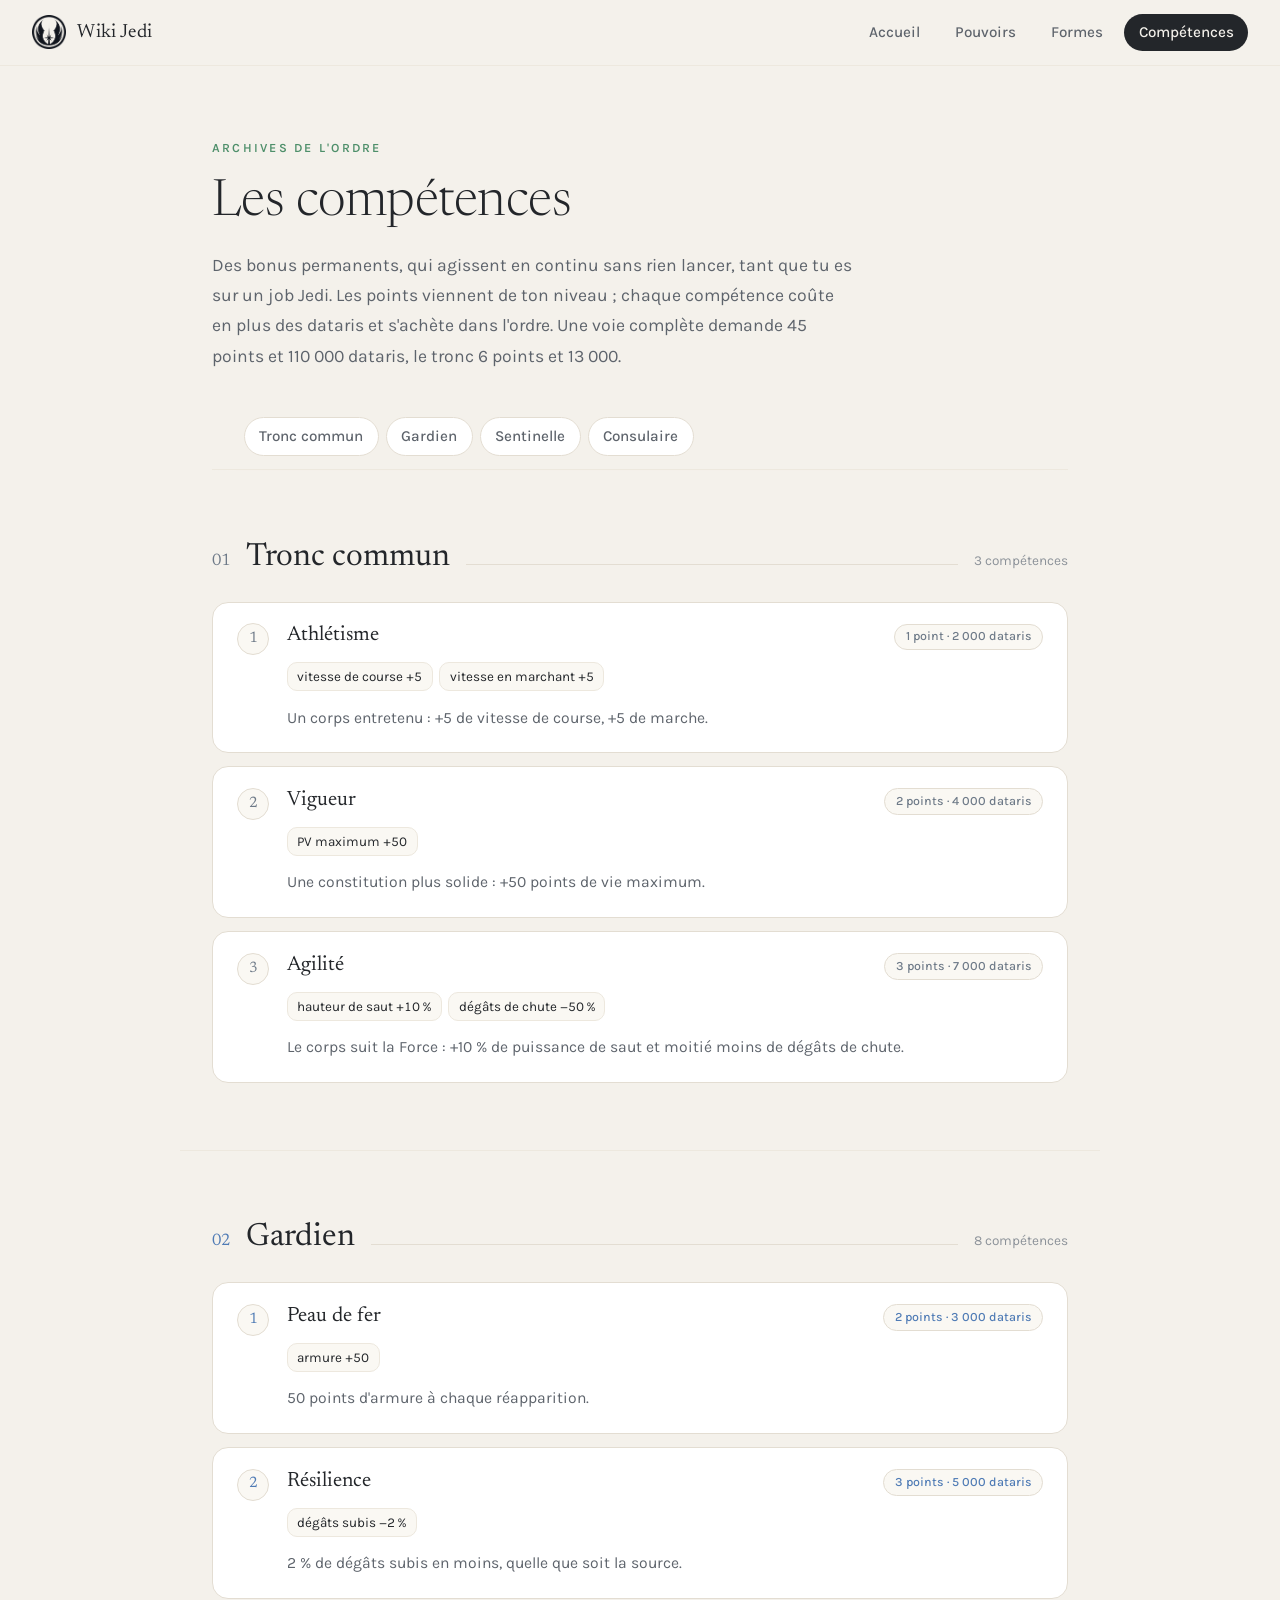
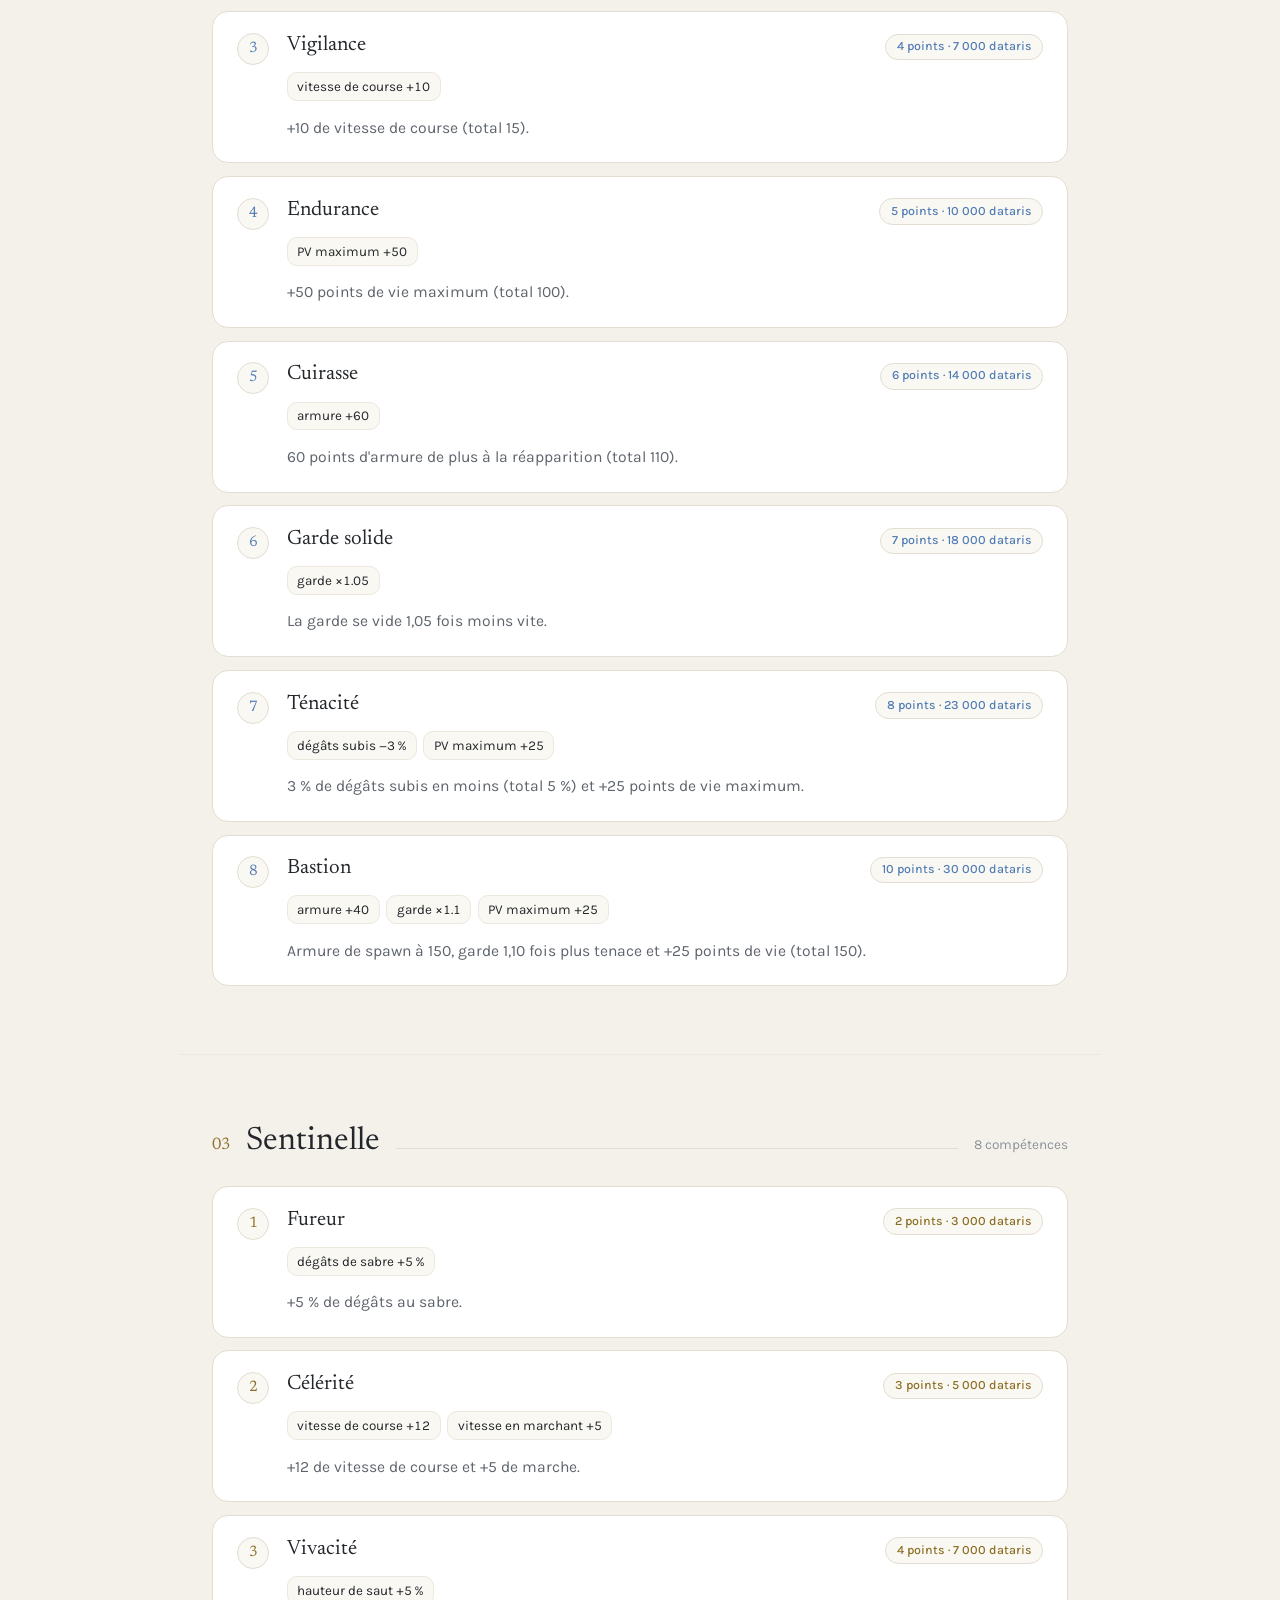
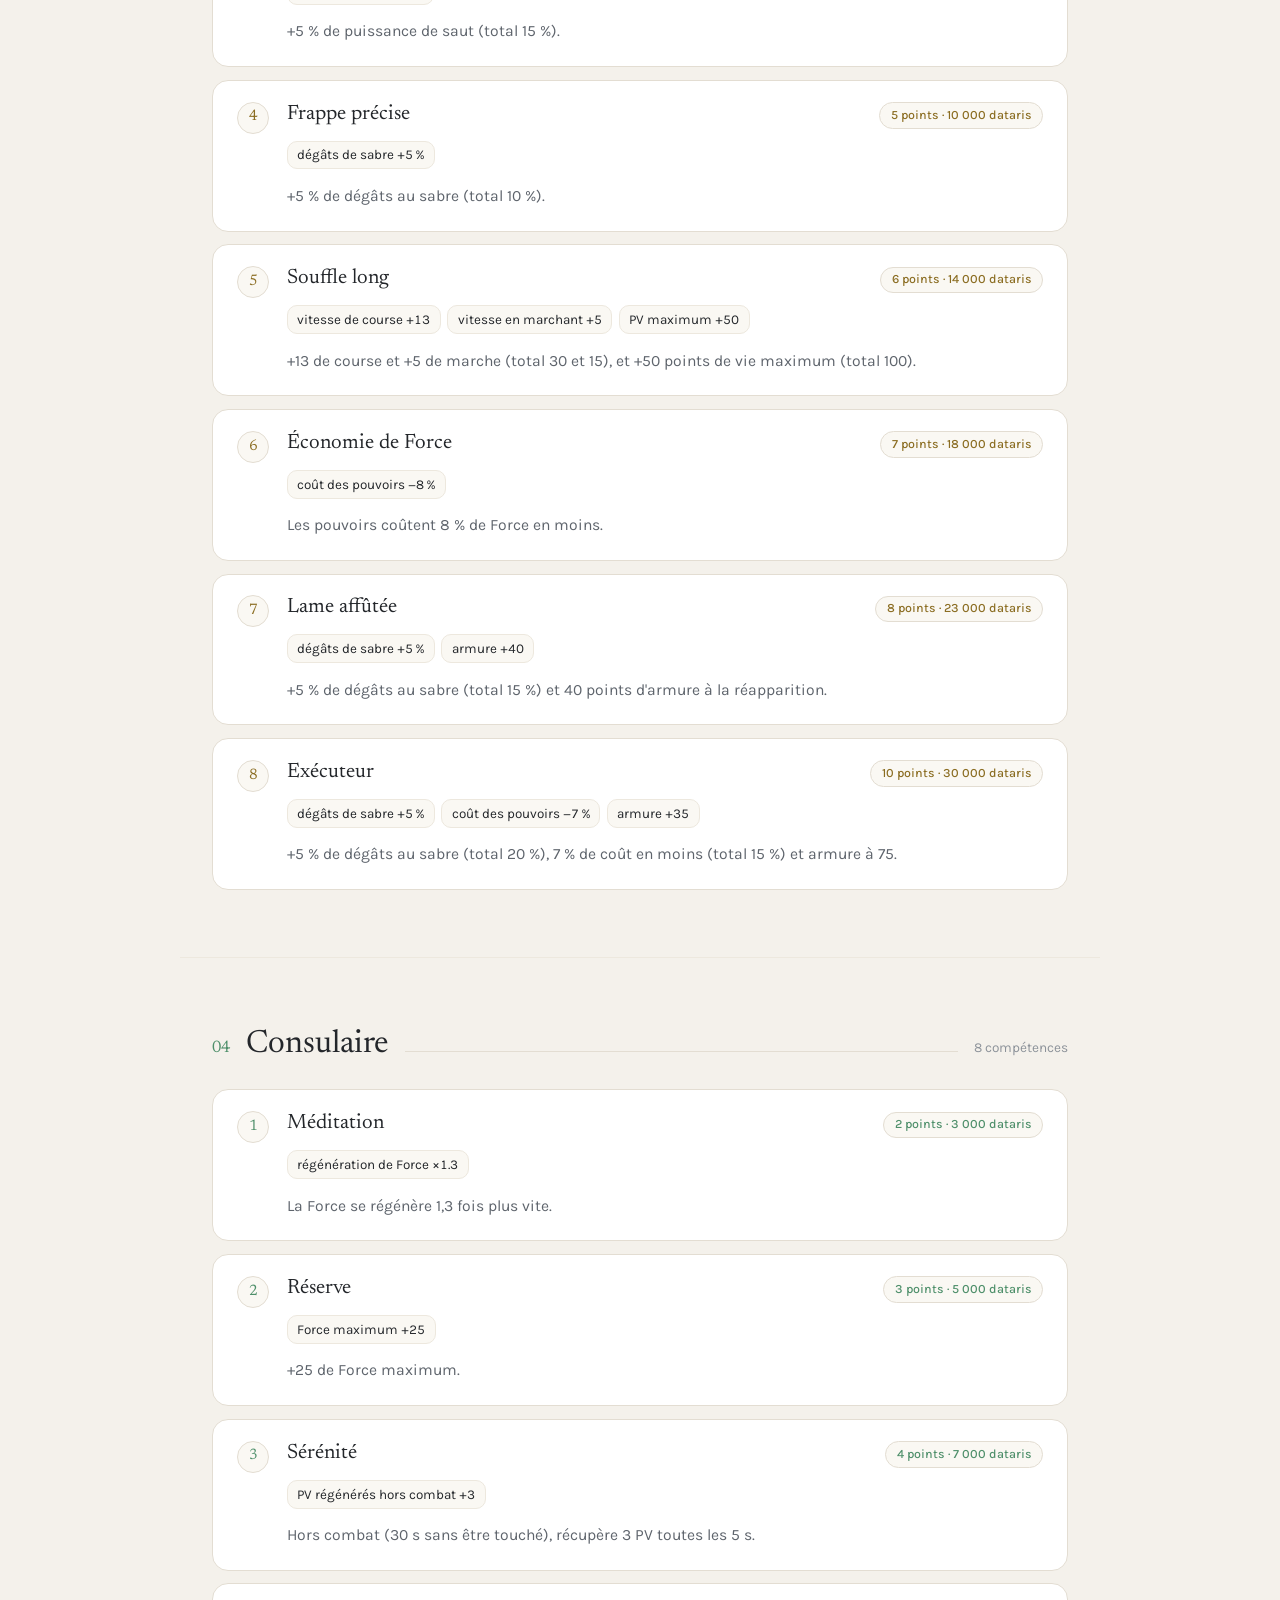
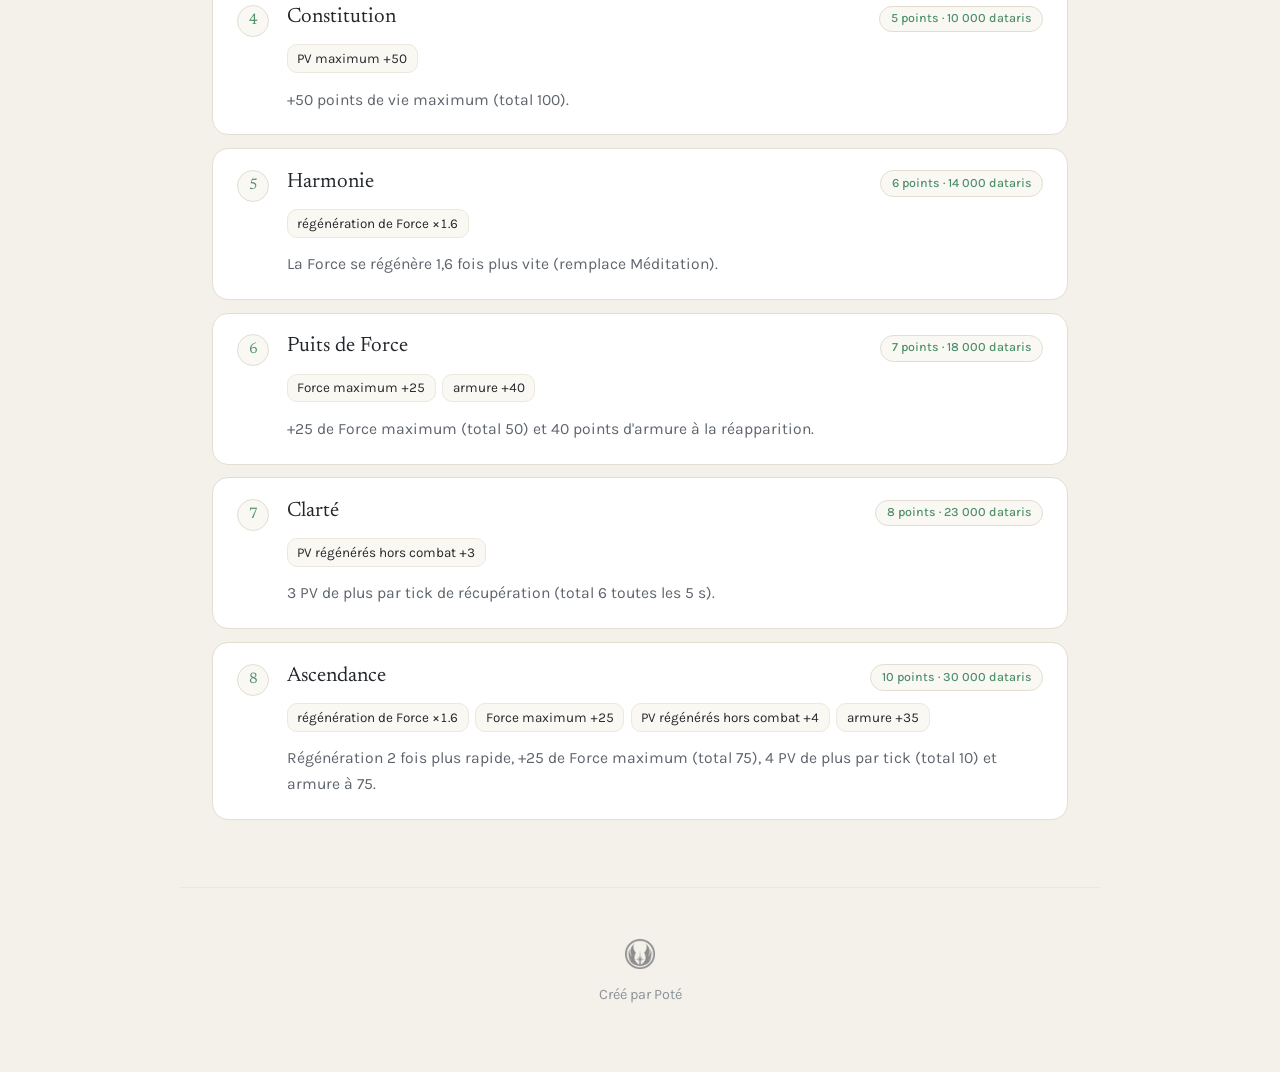
==== commit 6843da33: "Direction artistique calme, et le vrai embleme de l'Ordre Le logo n'etait plus un trace maison : c'e" ====
--- a/competences.html
+++ b/competences.html
@@ -5,20 +5,19 @@
 <meta name="viewport" content="width=device-width, initial-scale=1">
 <title>Compétences · Wiki Jedi</title>
 <meta name="description" content="Les bonus permanents de l&#x27;arbre de compétences, leur coût en points et en dataris.">
-<meta name="theme-color" content="#04060B">
-<link rel="icon" type="image/svg+xml" href="logo.svg">
-<style>html,body{background:#04060B;}</style>
+<meta name="theme-color" content="#F4F1EB">
+<link rel="icon" type="image/png" href="logo-encre.png">
+<style>html,body{background:#F4F1EB;}</style>
 <link rel="preconnect" href="https://fonts.googleapis.com">
 <link rel="preconnect" href="https://fonts.gstatic.com" crossorigin>
-<link href="https://fonts.googleapis.com/css2?family=Orbitron:wght@400;600;700;900&family=Rajdhani:wght@300;400;600;700&family=Share+Tech+Mono&display=swap" rel="stylesheet">
-<link rel="stylesheet" href="style.css?v=5">
+<link href="https://fonts.googleapis.com/css2?family=Newsreader:ital,opsz,wght@0,6..72,300;0,6..72,400;1,6..72,300&family=Karla:wght@400;500;600&display=swap" rel="stylesheet">
+<link rel="stylesheet" href="style.css?v=7">
 </head>
 <body>
-<canvas id="etoiles"></canvas>
 
 <nav>
   <a class="nav-marque" href="index.html">
-    <span class="nav-embleme"><img src="logo.svg" alt=""></span>
+    <span class="nav-embleme"><img src="logo-encre.png" alt=""></span>
     <span class="nav-nom">Wiki Jedi</span>
   </a>
   <a href="index.html">Accueil</a><a href="pouvoirs.html">Pouvoirs</a><a href="formes.html">Formes</a><a href="competences.html" class="actif">Compétences</a>
@@ -29,9 +28,9 @@
     <div class="sur-titre">Archives de l'Ordre</div>
     <h1>Les compétences</h1>
     <p class="intro-page">Des bonus permanents, qui agissent en continu sans rien lancer, tant que tu es sur un job Jedi. Les points viennent de ton niveau ; chaque compétence coûte en plus des dataris et s&#x27;achète dans l&#x27;ordre. Une voie complète demande 45 points et 110 000 dataris, le tronc 6 points et 13 000.</p>
-    <nav class="ancres"><a href="#tronc" style="--voie:#8FB4D8">Tronc commun</a><a href="#gardien" style="--voie:#5AA8FF">Gardien</a><a href="#sentinelle" style="--voie:#E8BC4C">Sentinelle</a><a href="#consulaire" style="--voie:#56D08D">Consulaire</a></nav>
+    <nav class="ancres"><a href="#tronc" style="--voie:#6E7A88">Tronc commun</a><a href="#gardien" style="--voie:#4F7BB5">Gardien</a><a href="#sentinelle" style="--voie:#8B6D22">Sentinelle</a><a href="#consulaire" style="--voie:#4E8F6A">Consulaire</a></nav>
   </header>
-  <section class="section-voie" id="tronc" style="--voie:#8FB4D8">
+  <section class="section-voie" id="tronc" style="--voie:#6E7A88">
   <div class="tete-section">
     <span class="num-section">01</span>
     <h2 class="titre-section">Tronc commun</h2>
@@ -60,7 +59,7 @@
         <p>Le corps suit la Force : +10 % de puissance de saut et moitié moins de dégâts de chute.</p>
       </div>
     </li></ol>
-  </section>  <section class="section-voie" id="gardien" style="--voie:#5AA8FF">
+  </section>  <section class="section-voie" id="gardien" style="--voie:#4F7BB5">
   <div class="tete-section">
     <span class="num-section">02</span>
     <h2 class="titre-section">Gardien</h2>
@@ -124,7 +123,7 @@
         <p>Armure de spawn à 150, garde 1,10 fois plus tenace et +25 points de vie (total 150).</p>
       </div>
     </li></ol>
-  </section>  <section class="section-voie" id="sentinelle" style="--voie:#E8BC4C">
+  </section>  <section class="section-voie" id="sentinelle" style="--voie:#8B6D22">
   <div class="tete-section">
     <span class="num-section">03</span>
     <h2 class="titre-section">Sentinelle</h2>
@@ -188,7 +187,7 @@
         <p>+5 % de dégâts au sabre (total 20 %), 7 % de coût en moins (total 15 %) et armure à 75.</p>
       </div>
     </li></ol>
-  </section>  <section class="section-voie" id="consulaire" style="--voie:#56D08D">
+  </section>  <section class="section-voie" id="consulaire" style="--voie:#4E8F6A">
   <div class="tete-section">
     <span class="num-section">04</span>
     <h2 class="titre-section">Consulaire</h2>
@@ -254,11 +253,11 @@
     </li></ol>
   </section>
   <footer>
-    <span class="pied-embleme"><img src="logo.svg" alt=""></span>
-    Créé par Poté
+    <span class="pied-embleme"><img src="logo-encre.png" alt=""></span>
+    <span>Créé par Poté</span>
   </footer>
 </div>
 
-<script src="script.js?v=5"></script>
+<script src="script.js?v=7"></script>
 </body>
 </html>
--- a/style.css
+++ b/style.css
@@ -1,47 +1,49 @@
 /* Wiki Jedi. Cree par Pote.
    -------------------------------------------------------------------------
-   Direction artistique calquee sur le site de l'Escouade Omega : ciel etoile,
-   barre de navigation collante, hero avec l'embleme rond, en-tetes de section
-   numerotes, cartes a coin coupe. Les couleurs, elles, sont celles de l'Ordre :
-   le bleu d'une lame, l'or d'un kyber, le vert du Consulaire.
-   La variable --voie porte la couleur de la branche courante, exactement celle
-   que le joueur voit dans son arbre en jeu.
+   Une page calme : fond de papier chaud, beaucoup d'air, coins arrondis,
+   titres en serif clair. Aucun neon, aucune lueur, aucune animation continue.
+   L'embleme de l'Ordre est le seul element graphique fort de la page.
+
+   La variable --voie porte la couleur de la branche courante : vert Consulaire,
+   bleu Gardien, or Sentinelle, assombris pour rester lisibles sur du papier.
    ------------------------------------------------------------------------- */
 
 * { margin: 0; padding: 0; box-sizing: border-box; }
 
 :root {
-  --sabre:       #4FA8FF;
-  --sabre-clair: #A8D6FF;
-  --sabre-sombre:#1C5CB0;
-  --kyber:       #E8C46A;
-  --vert:        #56D08D;
-
-  --nuit:  #04060B;
-  --nuit2: #070A11;
-  --nuit3: #0B0F18;
-
-  --verre:  rgba(79, 168, 255, .055);
-  --bord:   rgba(79, 168, 255, .20);
-  --bord-or:rgba(232, 196, 106, .28);
-
-  --texte: #96A5B8;
-  --clair: #E9F2FB;
-
-  --voie: var(--sabre);
+  --papier:   #F4F1EB;
+  --surface:  #FFFFFF;
+  --surface2: #FAF8F3;
+  --trait:    #E3DDD2;
+  --trait-fin:#EDE8DE;
+
+  --encre:      #23262A;
+  --encre-doux: #5E646C;
+  --encre-pale: #8C9299;
+
+  --jade:      #4E8F6A;
+  --jade-pale: #EAF2ED;
+
+  --voie: var(--jade);
+
+  --serif: "Newsreader", Georgia, "Times New Roman", serif;
+  --sans:  "Karla", "Segoe UI", Helvetica, Arial, sans-serif;
+
+  --r-carte: 16px;
+  --r-doux:  10px;
+  --ombre:   0 1px 2px rgba(35, 38, 42, .04), 0 8px 24px -16px rgba(35, 38, 42, .18);
 }
 
 html { scroll-behavior: smooth; }
 
 body {
-  background: var(--nuit);
-  color: var(--texte);
-  font-family: "Rajdhani", "Segoe UI", sans-serif;
+  background: var(--papier);
+  color: var(--encre-doux);
+  font-family: var(--sans);
   font-size: 17px;
-  overflow-x: hidden;
-}
-
-#etoiles { position: fixed; inset: 0; width: 100%; height: 100%; z-index: 0; pointer-events: none; }
+  line-height: 1.72;
+  -webkit-font-smoothing: antialiased;
+}
 
 /* --------------------------------------------------------------------------
    Navigation
@@ -49,386 +51,258 @@
 nav {
   position: sticky;
   top: 0;
-  z-index: 1000;
-  height: 72px;
-  padding: 0 2rem;
-  display: flex;
-  align-items: center;
-  gap: 1.4rem;
-  overflow-x: auto;
-  background: rgba(6, 9, 15, .9);
-  border-bottom: 1px solid var(--bord);
+  z-index: 100;
+  display: flex;
+  align-items: center;
+  gap: .4rem;
+  padding: .85rem 2rem;
+  background: rgba(244, 241, 235, .88);
   -webkit-backdrop-filter: blur(10px);
   backdrop-filter: blur(10px);
+  border-bottom: 1px solid var(--trait-fin);
+  overflow-x: auto;
 }
 .nav-marque {
   display: flex;
   align-items: center;
-  gap: .9rem;
+  gap: .7rem;
   margin-right: auto;
   flex-shrink: 0;
   text-decoration: none;
-}
-.nav-embleme {
-  width: 46px;
-  height: 46px;
-  border-radius: 50%;
-  border: 1px solid var(--bord-or);
-  background: rgba(79, 168, 255, .07);
-  display: flex;
-  align-items: center;
-  justify-content: center;
+  color: var(--encre);
+}
+.nav-embleme { width: 34px; height: 34px; flex-shrink: 0; }
+.nav-embleme img { width: 100%; height: 100%; display: block; }
+.nav-nom {
+  font-family: var(--serif);
+  font-size: 1.2rem;
+  font-weight: 400;
+  letter-spacing: .02em;
+  white-space: nowrap;
+}
+nav a:not(.nav-marque) {
+  font-size: .95rem;
+  font-weight: 500;
+  color: var(--encre-doux);
+  text-decoration: none;
+  padding: .35rem .9rem;
+  border-radius: 999px;
+  white-space: nowrap;
+  transition: background .18s, color .18s;
+}
+nav a:not(.nav-marque):hover { background: rgba(35, 38, 42, .05); color: var(--encre); }
+nav a.actif { background: var(--encre); color: var(--papier); }
+
+/* --------------------------------------------------------------------------
+   Hero
+   -------------------------------------------------------------------------- */
+#hero {
+  max-width: 920px;
+  margin: 0 auto;
+  padding: 5.5rem 2rem 4.5rem;
+  text-align: center;
+  border-bottom: none;
+}
+.hero-embleme { width: 128px; height: 128px; margin: 0 auto 2.2rem; opacity: .9; }
+.hero-embleme img { width: 100%; height: 100%; display: block; }
+.hero-titre {
+  font-family: var(--serif);
+  font-size: clamp(2.6rem, 6.5vw, 4.4rem);
+  font-weight: 300;
+  line-height: 1.05;
+  letter-spacing: -.01em;
+  color: var(--encre);
+  margin-bottom: .9rem;
+}
+.hero-sous {
+  font-size: 1.05rem;
+  color: var(--encre-pale);
+  letter-spacing: .02em;
+  margin-bottom: 2rem;
+}
+.hero-devise {
+  font-family: var(--serif);
+  font-style: italic;
+  font-size: 1.22rem;
+  line-height: 1.6;
+  color: var(--encre-doux);
+  max-width: 34ch;
+  margin: 0 auto 3.4rem;
+  padding-top: 1.6rem;
+  border-top: 1px solid var(--trait);
+}
+.hero-devise em { font-style: italic; }
+
+.raccourcis { display: grid; grid-template-columns: repeat(3, 1fr); gap: 1rem; text-align: left; }
+.raccourci {
+  display: block;
+  background: var(--surface);
+  border: 1px solid var(--trait);
+  border-radius: var(--r-carte);
+  padding: 1.5rem 1.5rem 1.6rem;
+  text-decoration: none;
+  transition: border-color .18s, box-shadow .18s, transform .18s;
+}
+.raccourci:hover {
+  border-color: var(--jade);
+  box-shadow: var(--ombre);
+  transform: translateY(-2px);
+}
+.raccourci-num {
+  display: block;
+  font-family: var(--serif);
+  font-size: 1.1rem;
+  color: var(--jade);
+  margin-bottom: .7rem;
+}
+.raccourci-titre {
+  display: block;
+  font-family: var(--serif);
+  font-size: 1.35rem;
+  font-weight: 400;
+  color: var(--encre);
+  margin-bottom: .2rem;
+}
+.raccourci-desc { display: block; font-size: .95rem; color: var(--encre-pale); line-height: 1.55; }
+
+/* --------------------------------------------------------------------------
+   En-tete des pages internes
+   -------------------------------------------------------------------------- */
+.tete-page { max-width: 920px; margin: 0 auto; padding: 4.5rem 2rem 0; }
+.sur-titre {
+  font-size: .78rem;
+  font-weight: 600;
+  letter-spacing: .18em;
+  text-transform: uppercase;
+  color: var(--jade);
+  margin-bottom: 1rem;
+}
+h1 {
+  font-family: var(--serif);
+  font-size: clamp(2.1rem, 5vw, 3.2rem);
+  font-weight: 300;
+  line-height: 1.12;
+  letter-spacing: -.01em;
+  color: var(--encre);
+  margin-bottom: 1.1rem;
+  text-wrap: balance;
+}
+.intro-page { font-size: 1.1rem; max-width: 64ch; margin-bottom: 2rem; }
+.intro-page strong { color: var(--encre); font-weight: 600; }
+
+.ancres { display: flex; flex-wrap: wrap; gap: .45rem; }
+.ancres a {
+  font-size: .85rem;
+  font-weight: 500;
+  text-decoration: none;
+  color: var(--voie);
+  background: var(--surface);
+  border: 1px solid var(--trait);
+  border-radius: 999px;
+  padding: .3rem .85rem;
+  transition: border-color .18s, background .18s;
+}
+.ancres a:hover { border-color: var(--voie); background: var(--surface2); }
+
+/* --------------------------------------------------------------------------
+   Sections
+   -------------------------------------------------------------------------- */
+section {
+  max-width: 920px;
+  margin: 0 auto;
+  padding: 4.2rem 2rem;
+  border-bottom: 1px solid var(--trait-fin);
+}
+.tete-section { display: flex; align-items: baseline; gap: 1rem; margin-bottom: 1.6rem; }
+.num-section {
+  font-family: var(--serif);
+  font-size: 1.05rem;
+  color: var(--voie);
   flex-shrink: 0;
-  box-shadow: 0 0 14px -4px rgba(79, 168, 255, .8);
-}
-.nav-embleme img { width: 82%; height: 82%; display: block; }
-.nav-nom {
-  font-family: "Orbitron", monospace;
+}
+.titre-section {
+  font-family: var(--serif);
+  font-size: clamp(1.5rem, 3.4vw, 2rem);
+  font-weight: 400;
+  color: var(--encre);
+  line-height: 1.2;
+}
+.ligne-section { flex: 1; height: 1px; min-width: 16px; background: var(--trait); }
+.compte-section { font-size: .85rem; color: var(--encre-pale); flex-shrink: 0; white-space: nowrap; }
+
+.intro-section { font-size: 1.04rem; max-width: 68ch; margin-bottom: 2rem; }
+.intro-section strong { color: var(--encre); font-weight: 600; }
+
+.note {
+  background: var(--jade-pale);
+  border-radius: var(--r-carte);
+  padding: 1.2rem 1.5rem;
+  margin-top: 2rem;
   font-size: 1rem;
+  max-width: 68ch;
+  color: #3D5F4C;
+}
+.note strong { color: #23402F; font-weight: 600; }
+
+/* --------------------------------------------------------------------------
+   Cartes (pouvoirs, formes)
+   -------------------------------------------------------------------------- */
+.grille-cartes { display: grid; grid-template-columns: repeat(auto-fill, minmax(320px, 1fr)); gap: 1rem; }
+.carte {
+  background: var(--surface);
+  border: 1px solid var(--trait);
+  border-radius: var(--r-carte);
+  padding: 1.35rem 1.5rem 1.5rem;
+  transition: border-color .18s, box-shadow .18s;
+}
+.carte:hover { border-color: var(--voie); box-shadow: var(--ombre); }
+.carte-tete { display: flex; align-items: baseline; justify-content: space-between; gap: .8rem; margin-bottom: .75rem; }
+.carte h3, .escalier h3 {
+  font-family: var(--serif);
+  font-size: 1.3rem;
+  font-weight: 400;
+  color: var(--encre);
+  line-height: 1.25;
+}
+.carte p, .escalier p { font-size: .98rem; line-height: 1.65; color: var(--encre-doux); }
+
+.badge {
+  flex: none;
+  font-size: .78rem;
+  font-weight: 500;
+  color: var(--voie);
+  background: var(--surface2);
+  border: 1px solid var(--trait);
+  border-radius: 999px;
+  padding: .1rem .65rem;
+  white-space: nowrap;
+}
+
+.chips { display: flex; flex-wrap: wrap; gap: .4rem; margin-bottom: .9rem; }
+.chip {
+  font-size: .84rem;
+  color: var(--encre);
+  background: var(--surface2);
+  border: 1px solid var(--trait-fin);
+  border-radius: var(--r-doux);
+  padding: .12rem .6rem;
+  font-variant-numeric: tabular-nums;
+}
+.chip .cle {
+  color: var(--encre-pale);
+  margin-right: .45rem;
+  font-size: .72rem;
   font-weight: 600;
-  color: var(--clair);
-  letter-spacing: 2.5px;
-  text-transform: uppercase;
-  white-space: nowrap;
-}
-nav a:not(.nav-marque) {
-  font-family: "Rajdhani", sans-serif;
-  font-size: .85rem;
-  font-weight: 600;
-  letter-spacing: 1.2px;
-  color: var(--texte);
-  text-decoration: none;
-  text-transform: uppercase;
-  padding: .4rem .7rem;
-  border: 1px solid transparent;
-  border-radius: 3px;
-  white-space: nowrap;
-  transition: all .2s;
-}
-nav a:not(.nav-marque):hover,
-nav a.actif {
-  color: var(--sabre-clair);
-  border-color: var(--sabre);
-  text-shadow: 0 0 8px rgba(79, 168, 255, .8);
-}
-
-.contenu { position: relative; z-index: 10; }
-
-/* --------------------------------------------------------------------------
-   Hero
-   -------------------------------------------------------------------------- */
-#hero {
-  min-height: 76vh;
-  display: flex;
-  flex-direction: column;
-  align-items: center;
-  justify-content: center;
-  text-align: center;
-  padding: 3rem 2rem;
-  position: relative;
-  border-bottom: none;
-  max-width: 1180px;
-  margin: 0 auto;
-}
-#hero::before {
-  content: "";
-  position: absolute;
-  inset: 0;
-  pointer-events: none;
-  background: radial-gradient(ellipse at center, rgba(79, 168, 255, .13) 0%, transparent 68%);
-}
-.hero-embleme {
-  width: 178px;
-  height: 178px;
-  border-radius: 50%;
-  border: 2px solid var(--kyber);
-  background: rgba(79, 168, 255, .05);
-  display: flex;
-  align-items: center;
-  justify-content: center;
-  margin-bottom: 2rem;
-  box-shadow: 0 0 34px rgba(79, 168, 255, .45), inset 0 0 30px rgba(79, 168, 255, .1);
-  animation: halo 4s ease-in-out infinite, apparition .5s ease both;
-}
-.hero-embleme img { width: 84%; height: 84%; display: block; }
-.hero-titre {
-  font-family: "Orbitron", monospace;
-  font-size: clamp(2.8rem, 8vw, 6rem);
-  font-weight: 900;
-  line-height: 1;
   letter-spacing: .06em;
   text-transform: uppercase;
-  color: transparent;
-  background: linear-gradient(135deg, var(--sabre-clair), var(--sabre) 45%, var(--kyber));
-  -webkit-background-clip: text;
-  background-clip: text;
-  animation: apparition .5s ease both;
-  margin-bottom: .5rem;
-}
-.hero-sous {
-  font-family: "Orbitron", monospace;
-  font-size: clamp(.8rem, 2.3vw, 1.25rem);
-  color: var(--clair);
-  letter-spacing: 5px;
-  text-transform: uppercase;
-  margin-bottom: 2rem;
-  animation: apparition .5s ease both;
-}
-.hero-devise {
-  font-size: 1.05rem;
-  letter-spacing: 2.5px;
-  text-transform: uppercase;
-  border-top: 1px solid var(--bord);
-  border-bottom: 1px solid var(--bord);
-  padding: .75rem 2rem;
-  margin-bottom: 2.6rem;
-  max-width: 640px;
-  animation: apparition .5s ease both;
-}
-.hero-devise em { color: var(--kyber); font-style: normal; }
-
-.raccourcis {
-  display: grid;
-  grid-template-columns: repeat(3, 1fr);
-  gap: 1.3rem;
-  width: 100%;
-  animation: apparition .5s ease both;
-}
-.raccourci {
-  display: block;
-  background: var(--verre);
-  border: 1px solid var(--bord);
-  padding: 1.7rem 1.4rem;
-  text-decoration: none;
-  text-align: center;
-  transition: all .25s;
-}
-.raccourci:hover {
-  border-color: var(--sabre);
-  transform: translateY(-4px);
-  box-shadow: 0 16px 34px -18px rgba(79, 168, 255, .5);
-}
-.raccourci-num {
-  display: inline-block;
-  font-family: "Orbitron", monospace;
-  font-size: .72rem;
-  color: var(--kyber);
-  letter-spacing: 2px;
-  border: 1px solid var(--bord-or);
-  background: rgba(232, 196, 106, .07);
-  padding: .25rem .6rem;
-  margin-bottom: 1rem;
-}
-.raccourci-titre {
-  display: block;
-  font-family: "Orbitron", monospace;
-  font-size: .92rem;
-  color: var(--clair);
-  letter-spacing: 1.5px;
-  text-transform: uppercase;
-  margin-bottom: .35rem;
-}
-.raccourci-desc { display: block; font-size: .88rem; color: var(--texte); }
-
-/* --------------------------------------------------------------------------
-   En-tete des pages internes
-   -------------------------------------------------------------------------- */
-.tete-page {
-  max-width: 1180px;
-  margin: 0 auto;
-  padding: 4.5rem 2rem 0;
-}
-.sur-titre {
-  font-family: "Share Tech Mono", monospace;
-  font-size: .78rem;
-  letter-spacing: 3px;
-  text-transform: uppercase;
-  color: var(--kyber);
-  margin-bottom: .9rem;
-}
-h1 {
-  font-family: "Orbitron", monospace;
-  font-size: clamp(1.9rem, 5vw, 3.1rem);
-  font-weight: 700;
-  line-height: 1.08;
-  letter-spacing: .04em;
-  text-transform: uppercase;
-  color: transparent;
-  background: linear-gradient(120deg, var(--sabre-clair), var(--sabre) 55%, var(--kyber));
-  -webkit-background-clip: text;
-  background-clip: text;
-  margin-bottom: 1.1rem;
-}
-.intro-page {
-  font-size: 1.06rem;
-  line-height: 1.7;
-  max-width: 78ch;
-  margin-bottom: 1.8rem;
-}
-.intro-page strong { color: var(--clair); }
-
-.ancres { display: flex; flex-wrap: wrap; gap: .5rem; }
-.ancres a {
-  font-family: "Share Tech Mono", monospace;
-  font-size: .75rem;
-  letter-spacing: 1px;
-  text-transform: uppercase;
-  text-decoration: none;
-  color: var(--voie);
-  border: 1px solid color-mix(in srgb, var(--voie) 40%, transparent);
-  background: color-mix(in srgb, var(--voie) 8%, transparent);
-  padding: .3rem .65rem;
-  transition: all .2s;
-}
-.ancres a:hover { background: color-mix(in srgb, var(--voie) 20%, transparent); color: var(--clair); }
-
-/* --------------------------------------------------------------------------
-   Sections
-   -------------------------------------------------------------------------- */
-section {
-  max-width: 1180px;
-  margin: 0 auto;
-  padding: 4.5rem 2rem;
-  border-bottom: 1px solid rgba(79, 168, 255, .09);
-}
-.tete-section {
-  display: flex;
-  align-items: center;
-  gap: 1.3rem;
-  margin-bottom: 2.2rem;
-}
-.num-section {
-  font-family: "Orbitron", monospace;
-  font-size: .72rem;
-  color: var(--voie);
-  border: 1px solid color-mix(in srgb, var(--voie) 55%, transparent);
-  padding: .3rem .6rem;
-  letter-spacing: 2px;
-  flex-shrink: 0;
-}
-.titre-section {
-  font-family: "Orbitron", monospace;
-  font-size: clamp(1.05rem, 2.8vw, 1.6rem);
-  font-weight: 700;
-  color: var(--clair);
-  letter-spacing: 2px;
-  text-transform: uppercase;
-}
-.ligne-section {
-  flex: 1;
-  height: 1px;
-  min-width: 20px;
-  background: linear-gradient(to right, var(--voie), transparent);
-}
-.compte-section {
-  font-family: "Share Tech Mono", monospace;
-  font-size: .75rem;
-  letter-spacing: 1.5px;
-  text-transform: uppercase;
-  color: var(--texte);
-  flex-shrink: 0;
-}
-.intro-section {
-  font-size: 1.02rem;
-  line-height: 1.72;
-  max-width: 80ch;
-  margin-bottom: 2rem;
-}
-.intro-section strong { color: var(--clair); }
-
-.note {
-  background: var(--verre);
-  border: 1px solid var(--bord);
-  border-left: 3px solid var(--kyber);
-  padding: 1.1rem 1.4rem;
-  margin-top: 2rem;
-  font-size: .98rem;
-  line-height: 1.7;
-  max-width: 80ch;
-}
-.note strong { color: var(--clair); }
-
-/* --------------------------------------------------------------------------
-   Cartes (pouvoirs, formes)
-   -------------------------------------------------------------------------- */
-.grille-cartes {
-  display: grid;
-  grid-template-columns: repeat(auto-fill, minmax(324px, 1fr));
-  gap: 1.1rem;
-}
-.carte {
-  position: relative;
-  background: var(--verre);
-  border: 1px solid var(--bord);
-  border-left: 2px solid var(--voie);
-  padding: 1.3rem 1.4rem;
-  clip-path: polygon(0 0, calc(100% - 14px) 0, 100% 14px, 100% 100%, 14px 100%, 0 calc(100% - 14px));
-  transition: background .25s, border-color .25s, transform .25s;
-}
-.carte::before {
-  content: "";
-  position: absolute;
-  top: 0;
-  right: 0;
-  width: 14px;
-  height: 14px;
-  background: var(--voie);
-  clip-path: polygon(0 0, 100% 100%, 100% 0);
-}
-.carte:hover {
-  background: color-mix(in srgb, var(--voie) 9%, transparent);
-  border-color: color-mix(in srgb, var(--voie) 55%, transparent);
-  transform: translateY(-3px);
-}
-.carte-tete {
-  display: flex;
-  align-items: baseline;
-  justify-content: space-between;
-  gap: .8rem;
-  margin-bottom: .8rem;
-}
-.carte h3, .escalier h3 {
-  font-family: "Orbitron", monospace;
-  font-size: .92rem;
-  font-weight: 600;
-  color: var(--clair);
-  letter-spacing: 1.2px;
-  text-transform: uppercase;
-  line-height: 1.35;
-}
-.badge {
-  flex: none;
-  font-family: "Share Tech Mono", monospace;
-  font-size: .7rem;
-  letter-spacing: 1px;
-  text-transform: uppercase;
-  color: var(--voie);
-  border: 1px solid color-mix(in srgb, var(--voie) 35%, transparent);
-  background: color-mix(in srgb, var(--voie) 8%, transparent);
-  padding: .15rem .5rem;
-  white-space: nowrap;
-}
-.carte p, .escalier p { font-size: .95rem; line-height: 1.62; color: var(--texte); }
-
-.chips { display: flex; flex-wrap: wrap; gap: .4rem; margin-bottom: .85rem; }
-.chip {
-  font-family: "Share Tech Mono", monospace;
-  font-size: .74rem;
-  letter-spacing: .5px;
-  color: var(--clair);
-  background: rgba(255, 255, 255, .035);
-  border: 1px solid rgba(79, 168, 255, .16);
-  padding: .16rem .5rem;
-  font-variant-numeric: tabular-nums;
-}
-.chip .cle { color: var(--texte); margin-right: .45rem; text-transform: uppercase; font-size: .66rem; letter-spacing: 1px; }
+}
 
 /* --------------------------------------------------------------------------
    Recherche
    -------------------------------------------------------------------------- */
 .recherche {
-  max-width: 1180px;
-  margin: 2.6rem auto 0;
+  max-width: 920px;
+  margin: 2.4rem auto 0;
   padding: 0 2rem;
   display: flex;
   align-items: center;
@@ -437,27 +311,21 @@
 .recherche input {
   flex: 1;
   min-width: 0;
-  background: var(--nuit3);
-  border: 1px solid var(--bord);
-  padding: .8rem 1rem;
-  color: var(--clair);
-  font-family: "Rajdhani", sans-serif;
+  background: var(--surface);
+  border: 1px solid var(--trait);
+  border-radius: 999px;
+  padding: .7rem 1.2rem;
+  color: var(--encre);
+  font-family: var(--sans);
   font-size: 1rem;
-  letter-spacing: .5px;
-}
-.recherche input::placeholder { color: var(--texte); }
+}
+.recherche input::placeholder { color: var(--encre-pale); }
 .recherche input:focus {
   outline: none;
-  border-color: var(--sabre);
-  box-shadow: 0 0 16px -4px rgba(79, 168, 255, .85);
-}
-.compte {
-  font-family: "Share Tech Mono", monospace;
-  font-size: .78rem;
-  letter-spacing: 1px;
-  color: var(--kyber);
-  white-space: nowrap;
-}
+  border-color: var(--jade);
+  box-shadow: 0 0 0 3px rgba(78, 143, 106, .14);
+}
+.compte { font-size: .88rem; color: var(--encre-pale); white-space: nowrap; }
 
 /* --------------------------------------------------------------------------
    Accueil : echelle, voies, encarts
@@ -466,8 +334,8 @@
 .echelle li {
   counter-increment: palier;
   position: relative;
-  padding: 0 0 1.7rem 3rem;
-  border-left: 1px solid rgba(79, 168, 255, .16);
+  padding: 0 0 1.8rem 3rem;
+  border-left: 1px solid var(--trait);
   margin-left: 1rem;
 }
 .echelle li:last-child { border-left-color: transparent; padding-bottom: 0; }
@@ -475,84 +343,70 @@
   content: counter(palier);
   position: absolute;
   left: -1rem;
-  top: 0;
+  top: .1rem;
   width: 2rem;
   height: 2rem;
   border-radius: 50%;
-  background: var(--nuit);
+  background: var(--surface);
   border: 1px solid var(--voie);
   color: var(--voie);
-  font-family: "Orbitron", monospace;
-  font-size: .78rem;
+  font-family: var(--serif);
+  font-size: .95rem;
   display: flex;
   align-items: center;
   justify-content: center;
-  box-shadow: 0 0 16px -5px var(--voie);
 }
 .echelle h3 {
-  font-family: "Orbitron", monospace;
-  font-size: .92rem;
-  font-weight: 600;
-  color: var(--voie);
-  letter-spacing: 1.5px;
-  text-transform: uppercase;
-  margin: .3rem 0 .35rem;
-}
-.echelle p { font-size: .98rem; line-height: 1.65; }
-
-.grille-voies { display: grid; grid-template-columns: repeat(3, 1fr); gap: 1.2rem; }
+  font-family: var(--serif);
+  font-size: 1.3rem;
+  font-weight: 400;
+  color: var(--encre);
+  margin: 0 0 .2rem;
+}
+.echelle p { font-size: 1rem; }
+
+.grille-voies { display: grid; grid-template-columns: repeat(3, 1fr); gap: 1rem; }
 .voie {
-  position: relative;
-  background: var(--verre);
-  border: 1px solid var(--bord);
+  background: var(--surface);
+  border: 1px solid var(--trait);
+  border-top: 3px solid var(--voie);
+  border-radius: var(--r-carte);
   padding: 1.6rem;
-  clip-path: polygon(0 0, calc(100% - 16px) 0, 100% 16px, 100% 100%, 16px 100%, 0 calc(100% - 16px));
-}
-.voie::before {
-  content: "";
-  position: absolute;
-  top: 0;
-  left: 0;
-  width: 3px;
-  height: 100%;
-  background: var(--voie);
 }
 .voie h3 {
-  font-family: "Orbitron", monospace;
-  font-size: 1.05rem;
-  font-weight: 700;
-  color: var(--voie);
-  letter-spacing: 2px;
-  text-transform: uppercase;
+  font-family: var(--serif);
+  font-size: 1.5rem;
+  font-weight: 400;
+  color: var(--encre);
 }
 .voie .devise {
-  font-size: .88rem;
-  color: var(--kyber);
-  letter-spacing: 1px;
-  text-transform: uppercase;
-  margin: .3rem 0 .9rem;
-}
-.voie p { font-size: .95rem; line-height: 1.65; }
-
-.grille-info { display: grid; grid-template-columns: repeat(auto-fit, minmax(238px, 1fr)); gap: 1.1rem; }
+  font-family: var(--serif);
+  font-style: italic;
+  font-size: 1rem;
+  color: var(--voie);
+  margin: .15rem 0 .9rem;
+}
+.voie p { font-size: .97rem; line-height: 1.65; }
+
+.grille-info { display: grid; grid-template-columns: repeat(auto-fit, minmax(250px, 1fr)); gap: 1rem; }
 .info {
-  background: var(--verre);
-  border: 1px solid var(--bord);
-  border-top: 2px solid var(--sabre);
-  padding: 1.3rem 1.4rem;
+  background: var(--surface);
+  border: 1px solid var(--trait);
+  border-radius: var(--r-carte);
+  padding: 1.4rem 1.5rem;
 }
 .info h4 {
-  font-family: "Orbitron", monospace;
-  font-size: .85rem;
-  font-weight: 600;
-  color: var(--clair);
-  letter-spacing: 1.2px;
-  text-transform: uppercase;
-  margin-bottom: .5rem;
-}
-.info p { font-size: .93rem; line-height: 1.62; }
-.info.tonalite-bleu { border-top-color: var(--sabre); }
-.info.tonalite-rouge { border-top-color: #FF6B6B; }
+  font-family: var(--serif);
+  font-size: 1.2rem;
+  font-weight: 400;
+  color: var(--encre);
+  margin-bottom: .35rem;
+}
+.info p { font-size: .96rem; line-height: 1.62; }
+/* Les deux barres du HUD ont leur couleur reelle : bleu ce qu'on lance, rouge
+   ce qu'on subit. C'est une information, pas une decoration. */
+.info.tonalite-bleu { border-top: 3px solid #4F7BB5; }
+.info.tonalite-rouge { border-top: 3px solid #C0564F; }
 
 /* --------------------------------------------------------------------------
    Competences : l'ordre d'achat est impose, donc un escalier numerote
@@ -561,21 +415,21 @@
 .escalier li {
   display: flex;
   gap: 1.1rem;
-  background: var(--verre);
-  border: 1px solid var(--bord);
-  border-left: 2px solid var(--voie);
-  padding: 1.2rem 1.4rem;
-  clip-path: polygon(0 0, calc(100% - 14px) 0, 100% 14px, 100% 100%, 14px 100%, 0 calc(100% - 14px));
+  background: var(--surface);
+  border: 1px solid var(--trait);
+  border-radius: var(--r-carte);
+  padding: 1.3rem 1.5rem;
 }
 .escalier .rang {
   flex: none;
-  width: 1.9rem;
-  height: 1.9rem;
+  width: 2rem;
+  height: 2rem;
   border-radius: 50%;
-  border: 1px solid color-mix(in srgb, var(--voie) 45%, transparent);
-  color: var(--voie);
-  font-family: "Orbitron", monospace;
-  font-size: .75rem;
+  background: var(--surface2);
+  border: 1px solid var(--trait);
+  color: var(--voie);
+  font-family: var(--serif);
+  font-size: .95rem;
   display: flex;
   align-items: center;
   justify-content: center;
@@ -586,58 +440,43 @@
    Pied de page
    -------------------------------------------------------------------------- */
 footer {
-  text-align: center;
-  padding: 3rem 2rem;
-  border-top: 1px solid var(--bord);
-  font-family: "Share Tech Mono", monospace;
-  font-size: .78rem;
-  letter-spacing: 2.5px;
-  text-transform: uppercase;
-  color: rgba(150, 165, 184, .55);
-}
-.pied-embleme {
-  width: 42px;
-  height: 42px;
-  border-radius: 50%;
-  border: 1px solid var(--bord-or);
-  margin: 0 auto 1rem;
-  display: flex;
-  align-items: center;
-  justify-content: center;
-}
-.pied-embleme img { width: 82%; height: 82%; display: block; }
-
-/* --------------------------------------------------------------------------
-   Animations
-   -------------------------------------------------------------------------- */
-@keyframes halo {
-  0%, 100% { box-shadow: 0 0 34px rgba(79, 168, 255, .45), inset 0 0 30px rgba(79, 168, 255, .1); }
-  50%      { box-shadow: 0 0 56px rgba(79, 168, 255, .7), 0 0 110px rgba(232, 196, 106, .18), inset 0 0 34px rgba(79, 168, 255, .16); }
-}
-@keyframes apparition { from { opacity: 0; transform: translateY(18px); } to { opacity: 1; transform: none; } }
-
-.apparait { opacity: 0; transform: translateY(26px); transition: opacity .65s ease, transform .65s ease; }
-.apparait.vue { opacity: 1; transform: none; }
+  max-width: 920px;
+  margin: 0 auto;
+  padding: 3.2rem 2rem 4rem;
+  display: flex;
+  flex-direction: column;
+  align-items: center;
+  gap: .9rem;
+  font-size: .9rem;
+  color: var(--encre-pale);
+}
+.pied-embleme { width: 30px; height: 30px; opacity: .45; }
+.pied-embleme img { width: 100%; height: 100%; display: block; }
+
+/* --------------------------------------------------------------------------
+   Apparition au defilement : un fondu discret, jamais un mouvement
+   -------------------------------------------------------------------------- */
+.apparait { opacity: 0; transition: opacity .5s ease; }
+.apparait.vue { opacity: 1; }
 
 /* --------------------------------------------------------------------------
    Petites largeurs
    -------------------------------------------------------------------------- */
-@media (max-width: 900px) {
+@media (max-width: 860px) {
   .raccourcis, .grille-voies { grid-template-columns: 1fr; }
 }
-@media (max-width: 768px) {
-  nav { padding: 0 1rem; height: 64px; }
-  .nav-embleme { width: 38px; height: 38px; }
-  section, .tete-page { padding-left: 1.1rem; padding-right: 1.1rem; }
+@media (max-width: 640px) {
+  body { font-size: 16px; }
+  nav { padding: .7rem 1.1rem; }
+  section, .tete-page, footer { padding-left: 1.1rem; padding-right: 1.1rem; }
   .recherche { padding: 0 1.1rem; }
-  section { padding-top: 3.2rem; padding-bottom: 3.2rem; }
+  section { padding-top: 3rem; padding-bottom: 3rem; }
+  #hero { padding: 3.5rem 1.1rem 3rem; }
   .grille-cartes { grid-template-columns: 1fr; }
-  .hero-sous { letter-spacing: 3px; }
 }
 
 @media (prefers-reduced-motion: reduce) {
   html { scroll-behavior: auto; }
-  .hero-embleme { animation: none; }
-  .apparait { opacity: 1; transform: none; transition: none; }
+  .apparait { opacity: 1; transition: none; }
   .carte, .raccourci, nav a { transition: none; }
 }
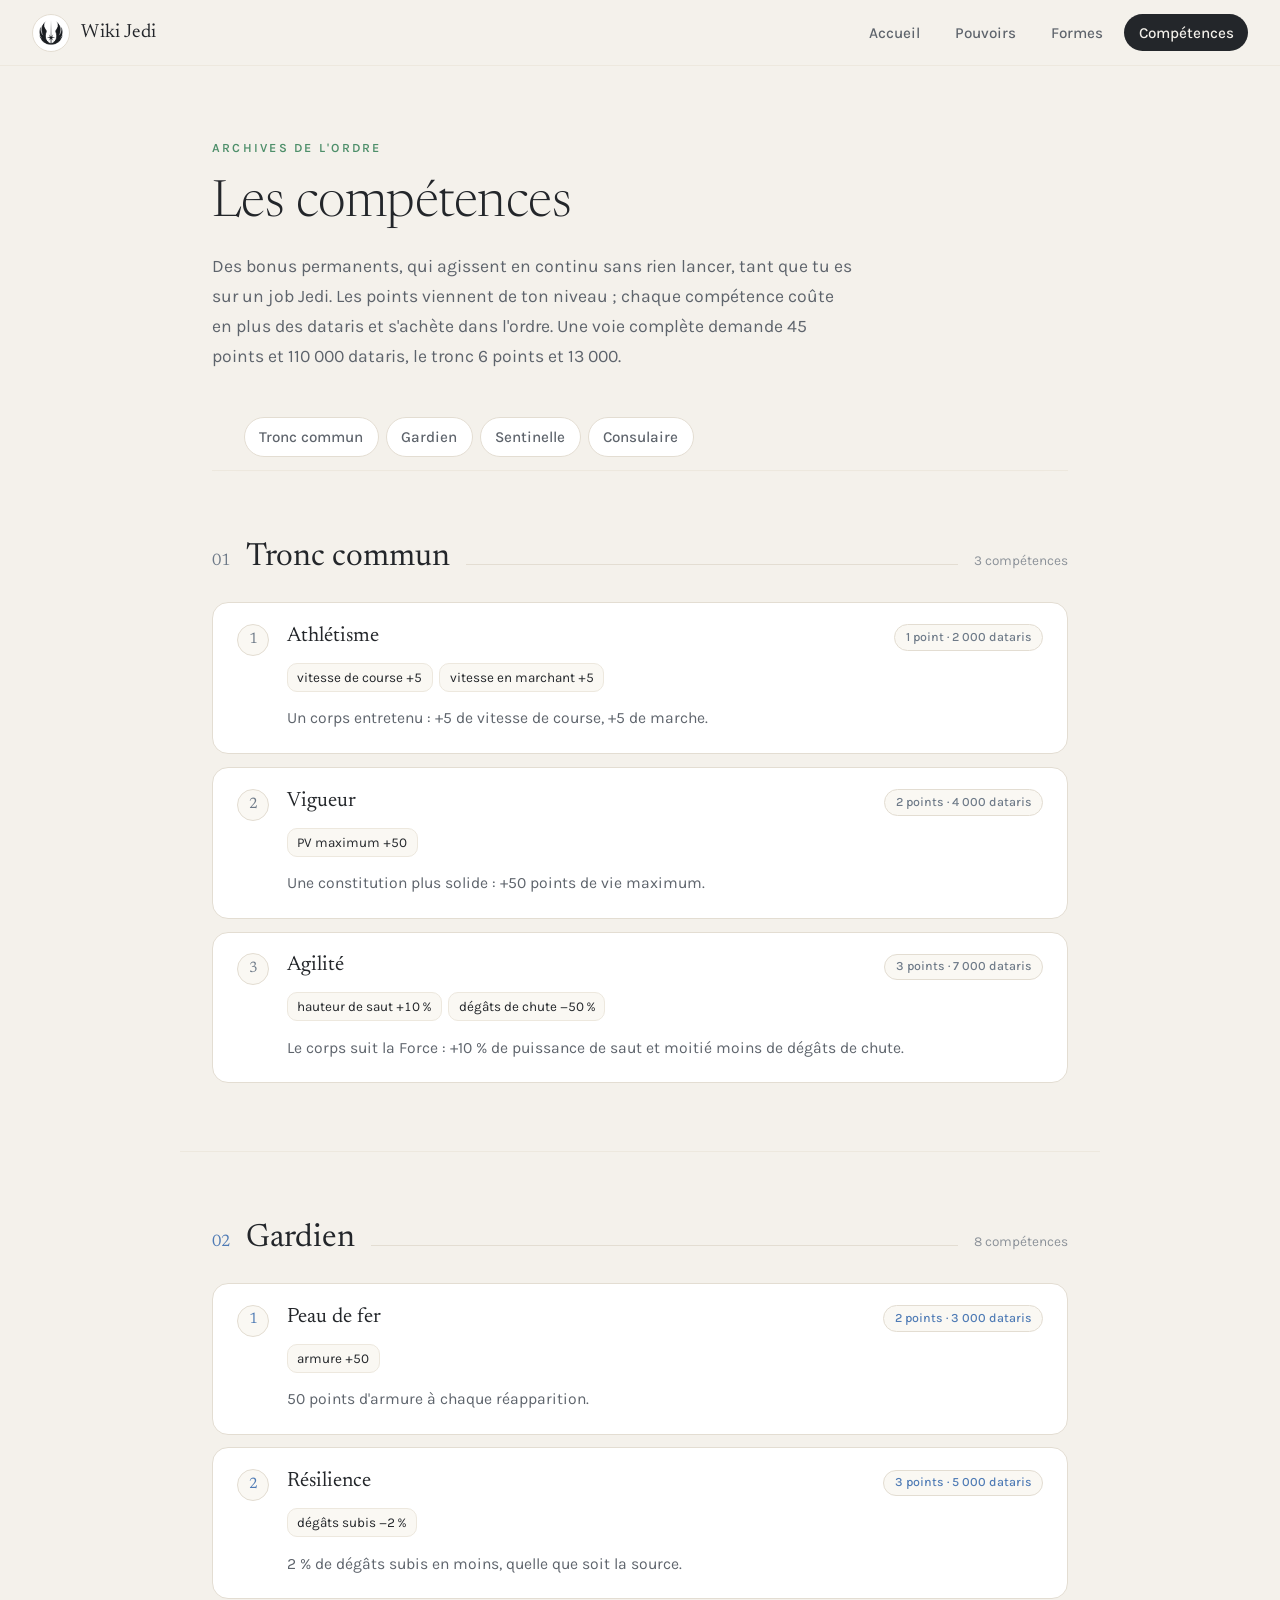
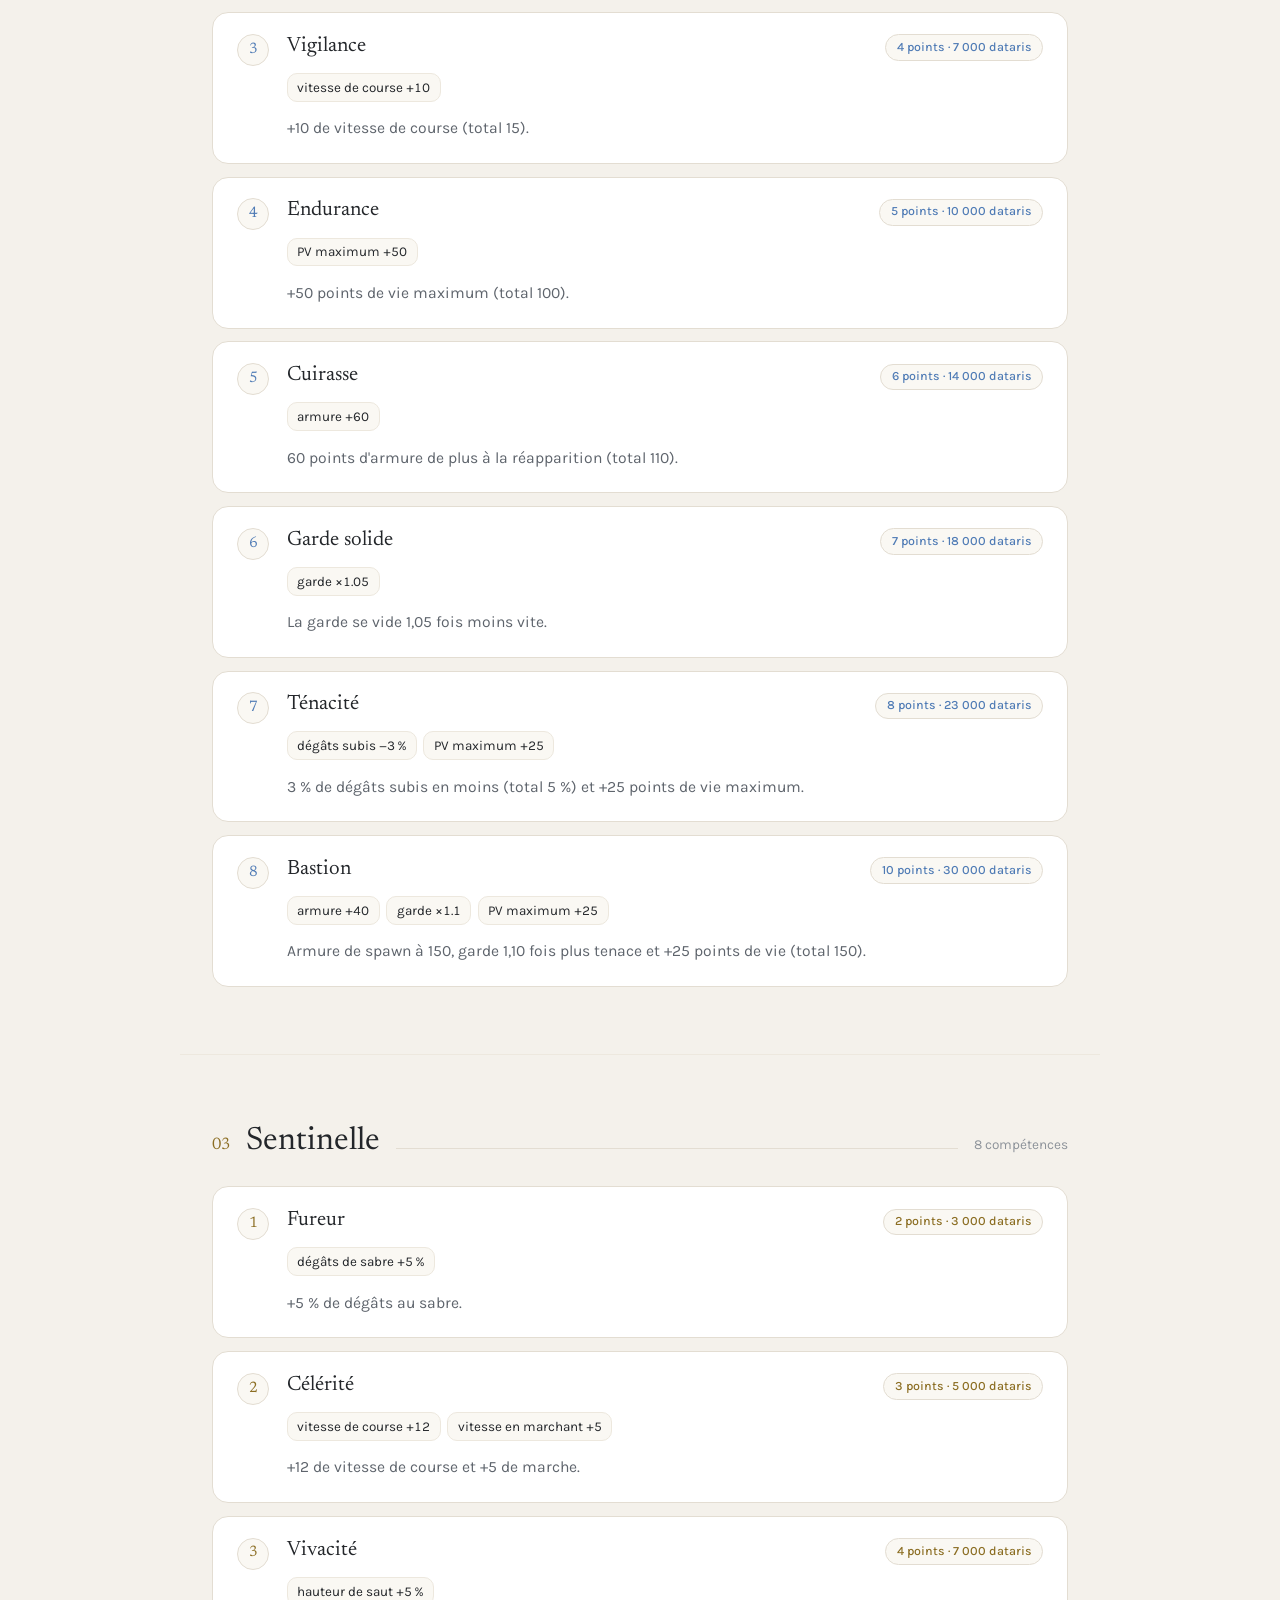
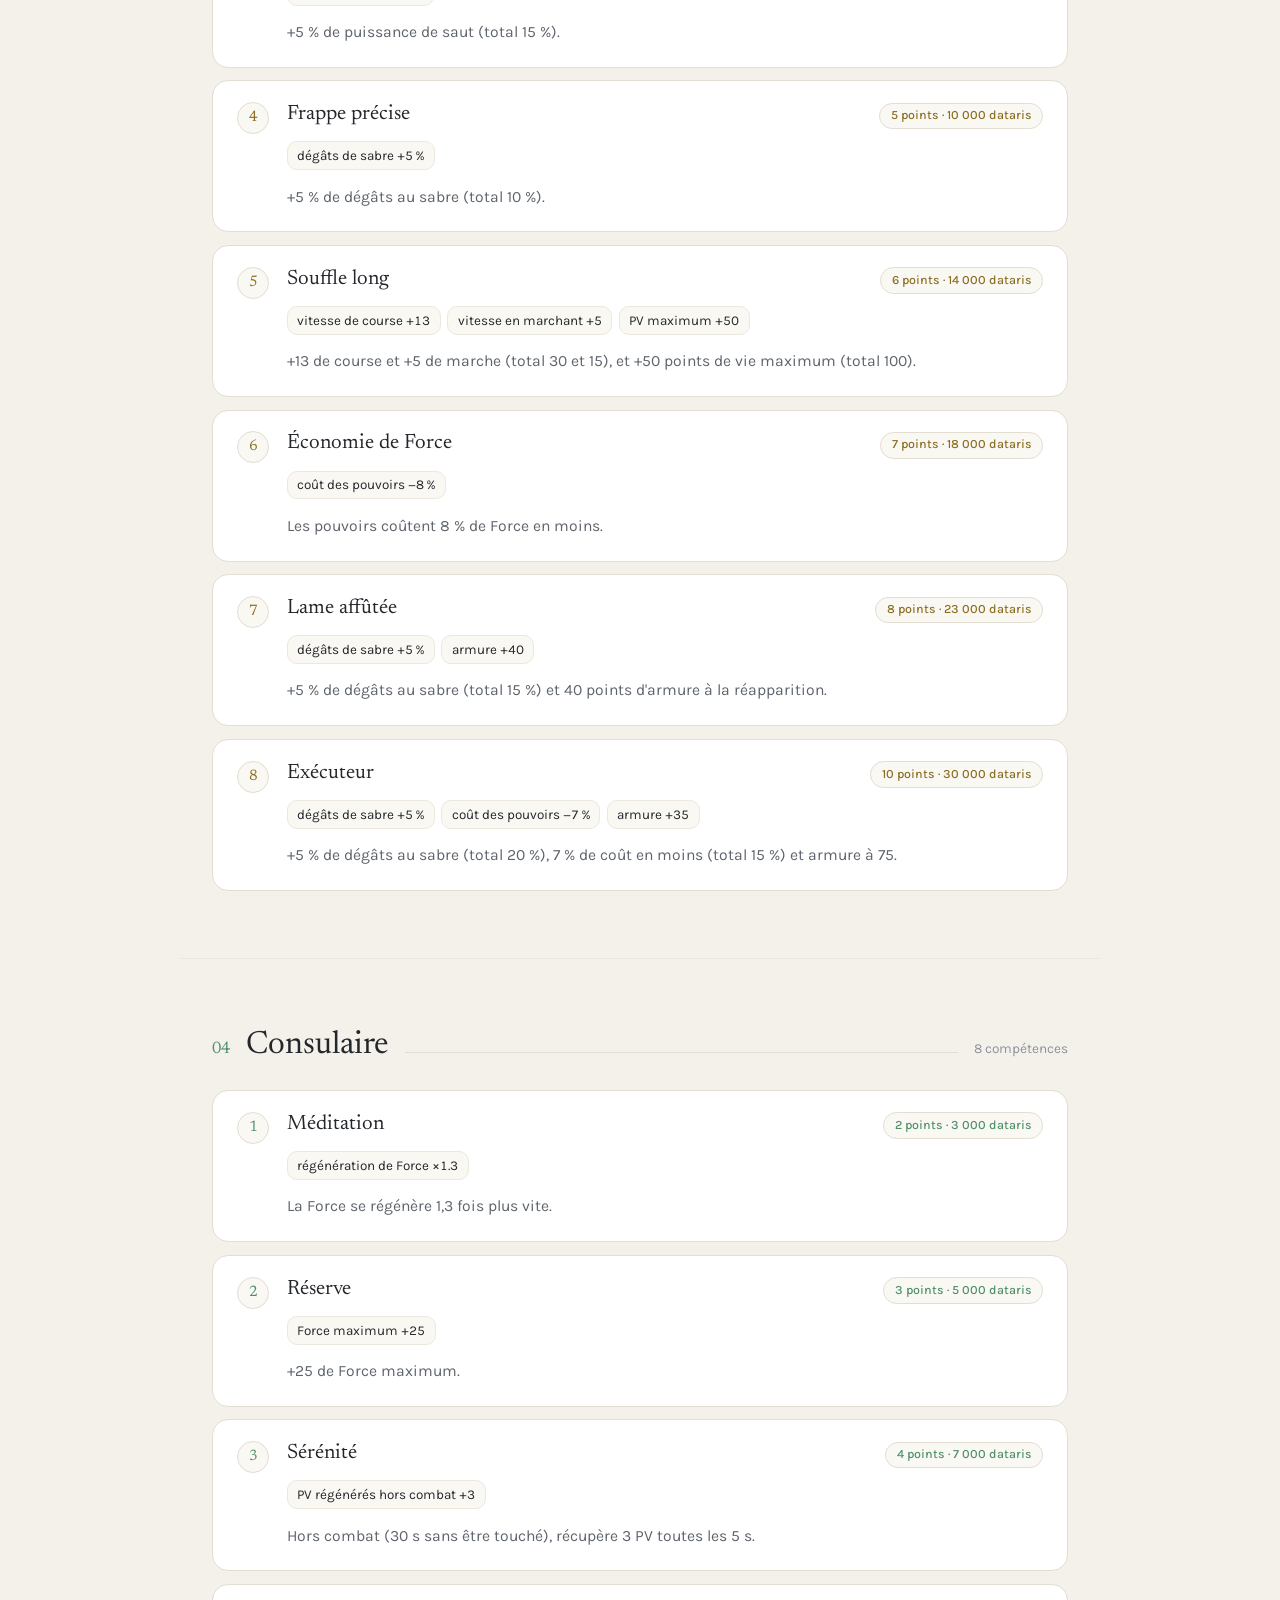
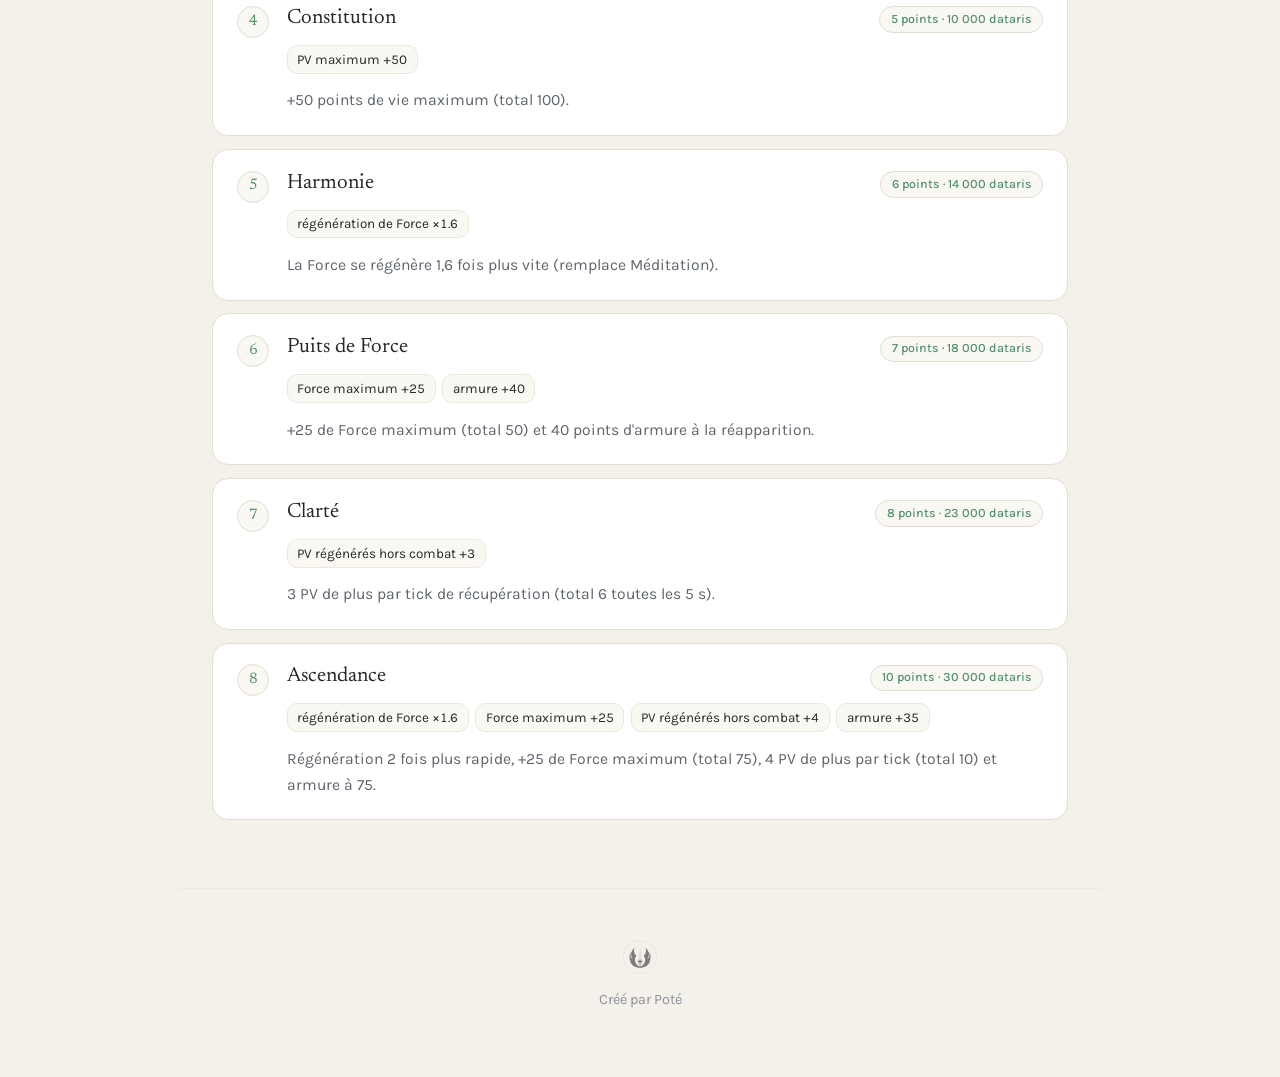
==== commit 8412eae7: "Logo : c'est l'image fournie, posee dans un disque logo_jedi.png (depose a la main dans le dossier) " ====
--- a/competences.html
+++ b/competences.html
@@ -11,7 +11,7 @@
 <link rel="preconnect" href="https://fonts.googleapis.com">
 <link rel="preconnect" href="https://fonts.gstatic.com" crossorigin>
 <link href="https://fonts.googleapis.com/css2?family=Newsreader:ital,opsz,wght@0,6..72,300;0,6..72,400;1,6..72,300&family=Karla:wght@400;500;600&display=swap" rel="stylesheet">
-<link rel="stylesheet" href="style.css?v=7">
+<link rel="stylesheet" href="style.css?v=8">
 </head>
 <body>
 
@@ -258,6 +258,6 @@
   </footer>
 </div>
 
-<script src="script.js?v=7"></script>
+<script src="script.js?v=8"></script>
 </body>
 </html>
--- a/style.css
+++ b/style.css
@@ -71,8 +71,20 @@
   text-decoration: none;
   color: var(--encre);
 }
-.nav-embleme { width: 34px; height: 34px; flex-shrink: 0; }
-.nav-embleme img { width: 100%; height: 100%; display: block; }
+/* L'embleme est toujours pose dans un disque : c'est la seule forme forte de
+   la page, et elle revient a l'identique de la navigation au pied de page. */
+.nav-embleme {
+  width: 38px;
+  height: 38px;
+  flex-shrink: 0;
+  border-radius: 50%;
+  background: var(--surface);
+  border: 1px solid var(--trait);
+  display: flex;
+  align-items: center;
+  justify-content: center;
+}
+.nav-embleme img { width: 74%; height: 74%; display: block; }
 .nav-nom {
   font-family: var(--serif);
   font-size: 1.2rem;
@@ -103,8 +115,18 @@
   text-align: center;
   border-bottom: none;
 }
-.hero-embleme { width: 128px; height: 128px; margin: 0 auto 2.2rem; opacity: .9; }
-.hero-embleme img { width: 100%; height: 100%; display: block; }
+.hero-embleme {
+  width: 148px;
+  height: 148px;
+  margin: 0 auto 2.4rem;
+  border-radius: 50%;
+  background: var(--surface);
+  border: 1px solid var(--trait);
+  display: flex;
+  align-items: center;
+  justify-content: center;
+}
+.hero-embleme img { width: 74%; height: 74%; display: block; }
 .hero-titre {
   font-family: var(--serif);
   font-size: clamp(2.6rem, 6.5vw, 4.4rem);
@@ -450,8 +472,17 @@
   font-size: .9rem;
   color: var(--encre-pale);
 }
-.pied-embleme { width: 30px; height: 30px; opacity: .45; }
-.pied-embleme img { width: 100%; height: 100%; display: block; }
+.pied-embleme {
+  width: 34px;
+  height: 34px;
+  border-radius: 50%;
+  border: 1px solid var(--trait);
+  display: flex;
+  align-items: center;
+  justify-content: center;
+  opacity: .55;
+}
+.pied-embleme img { width: 74%; height: 74%; display: block; }
 
 /* --------------------------------------------------------------------------
    Apparition au defilement : un fondu discret, jamais un mouvement
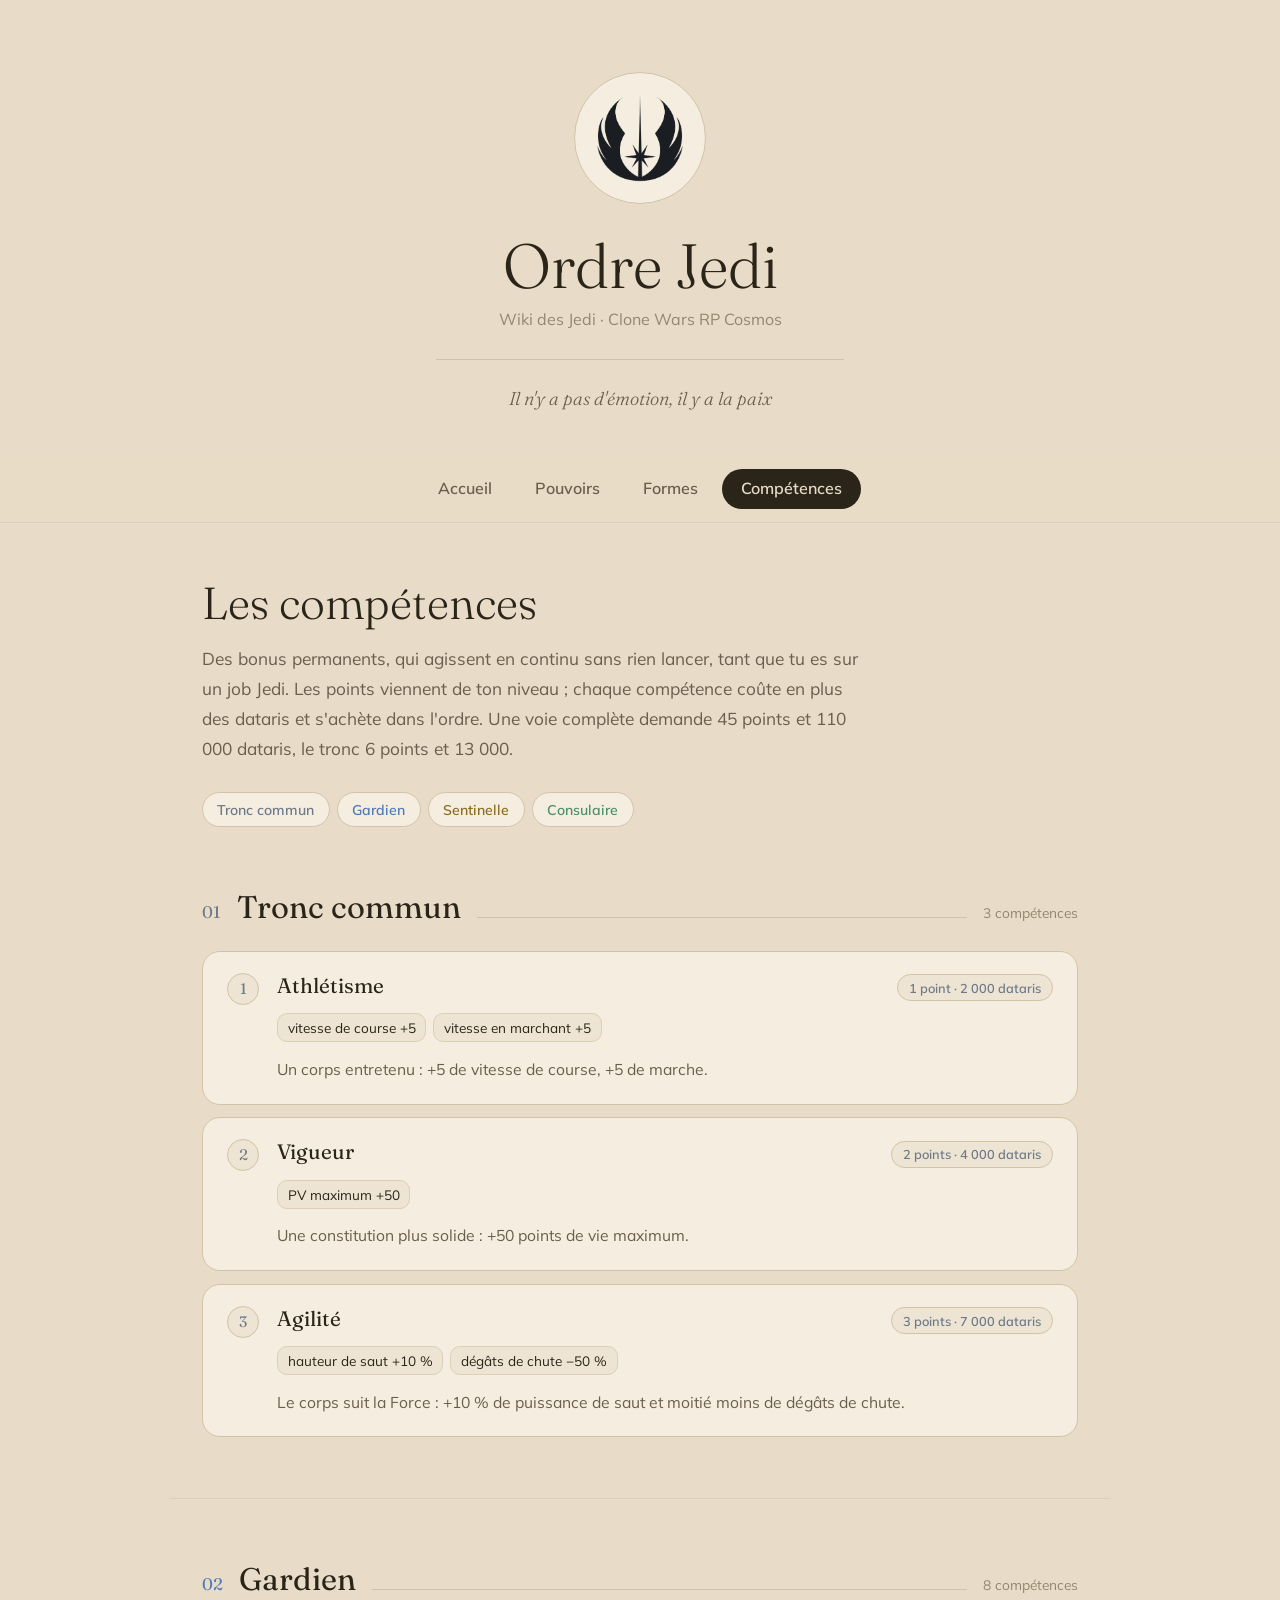
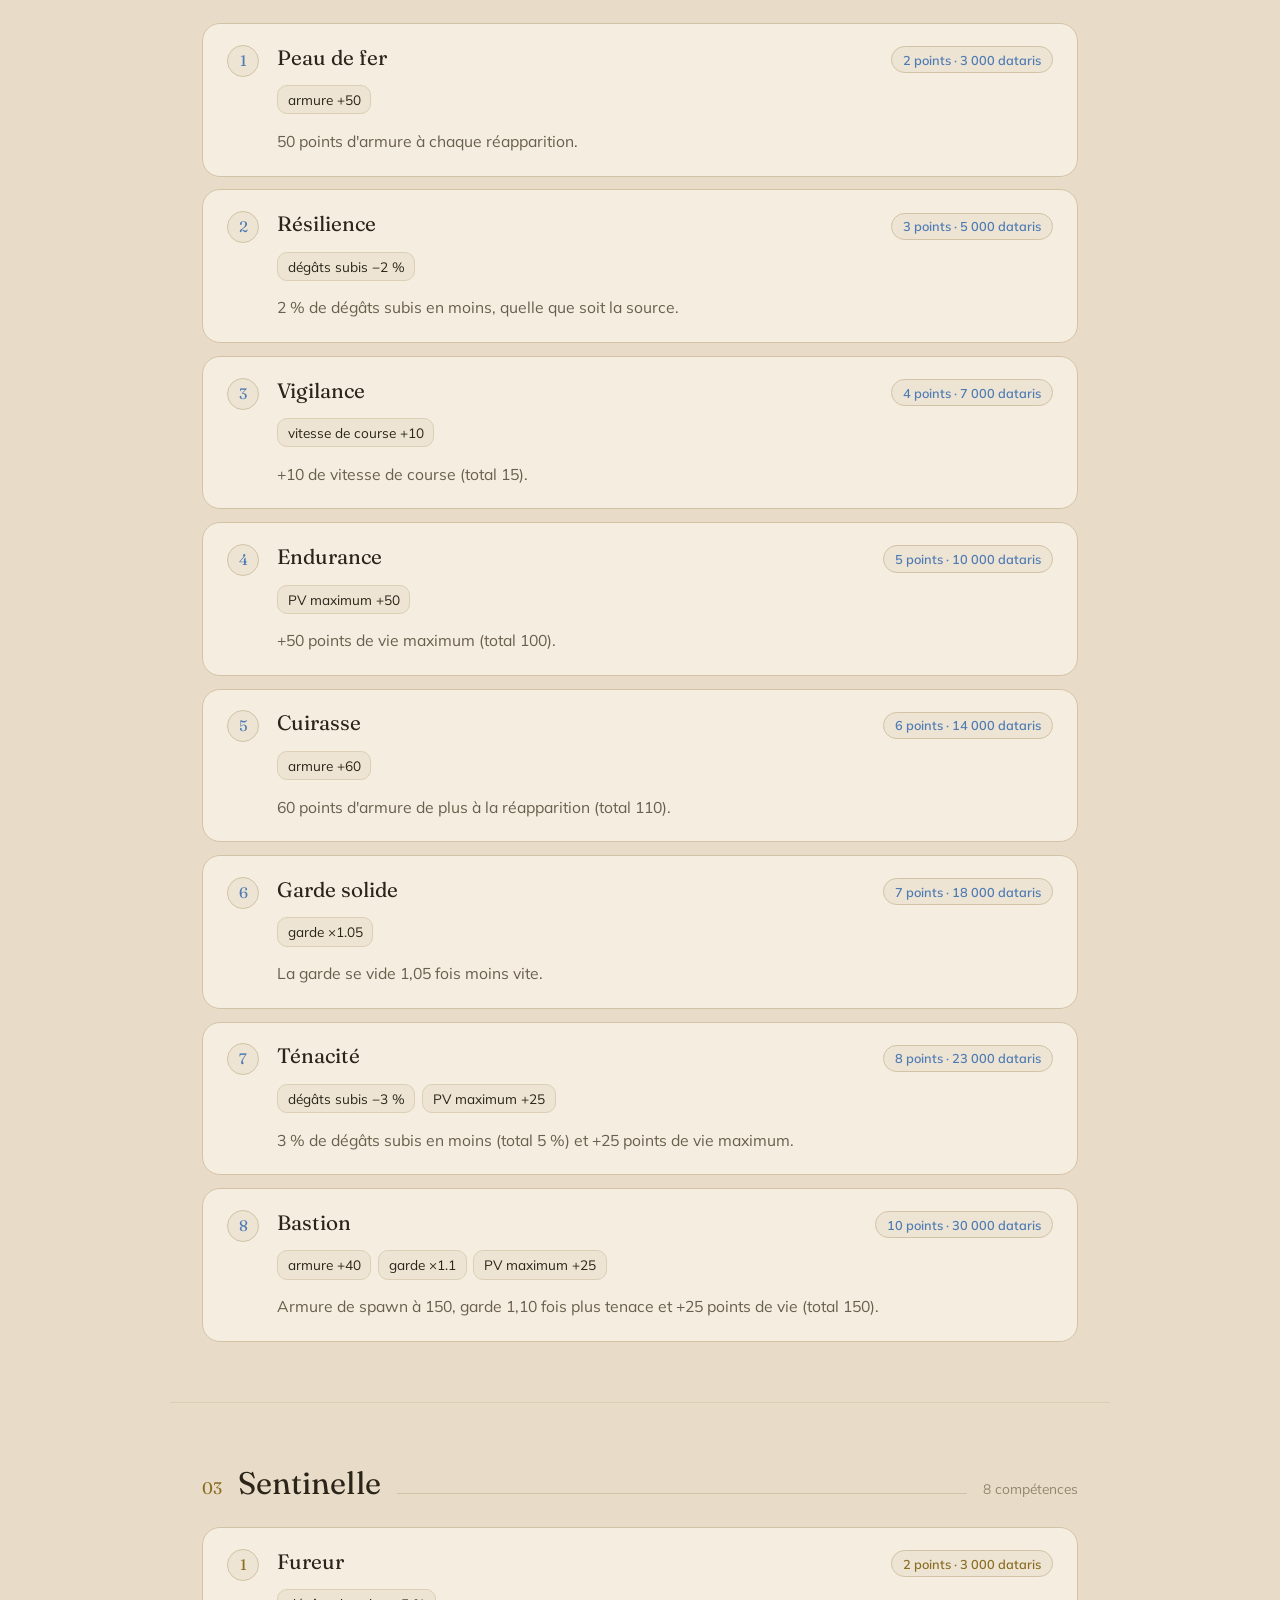
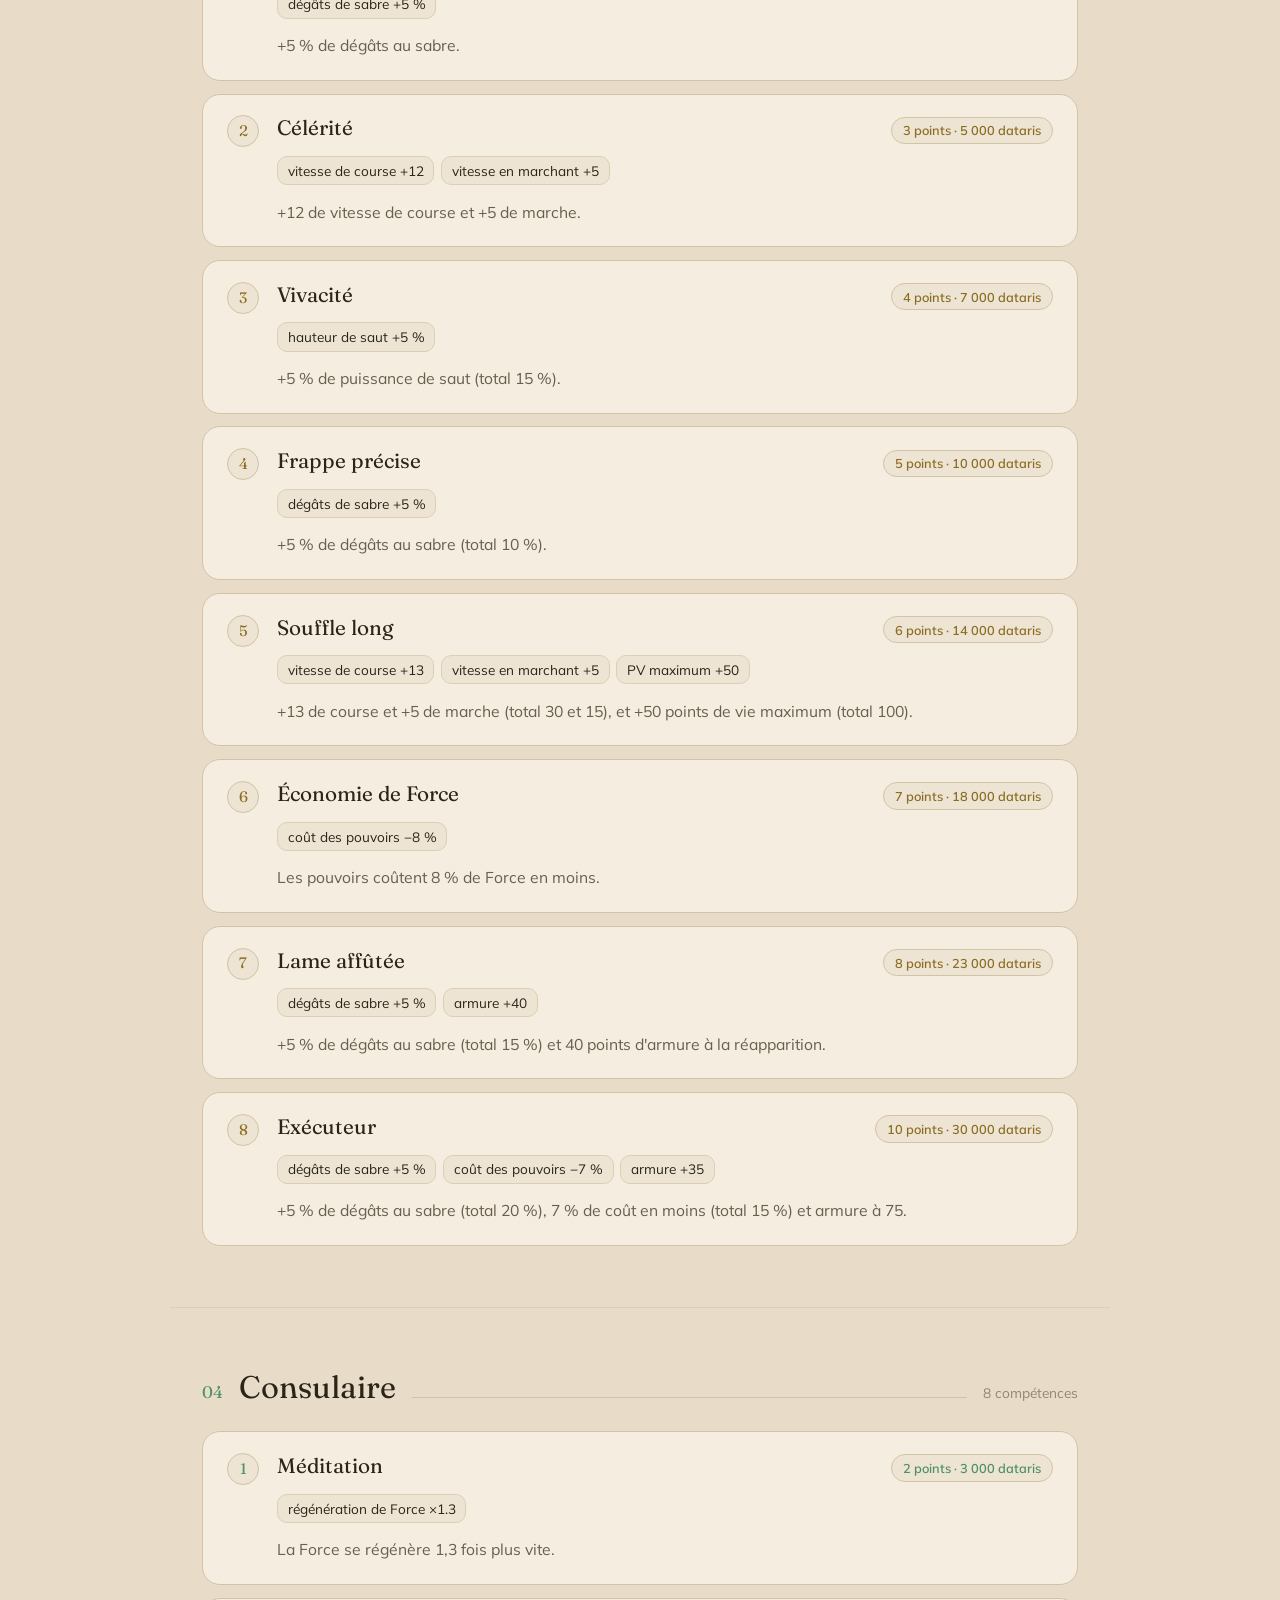
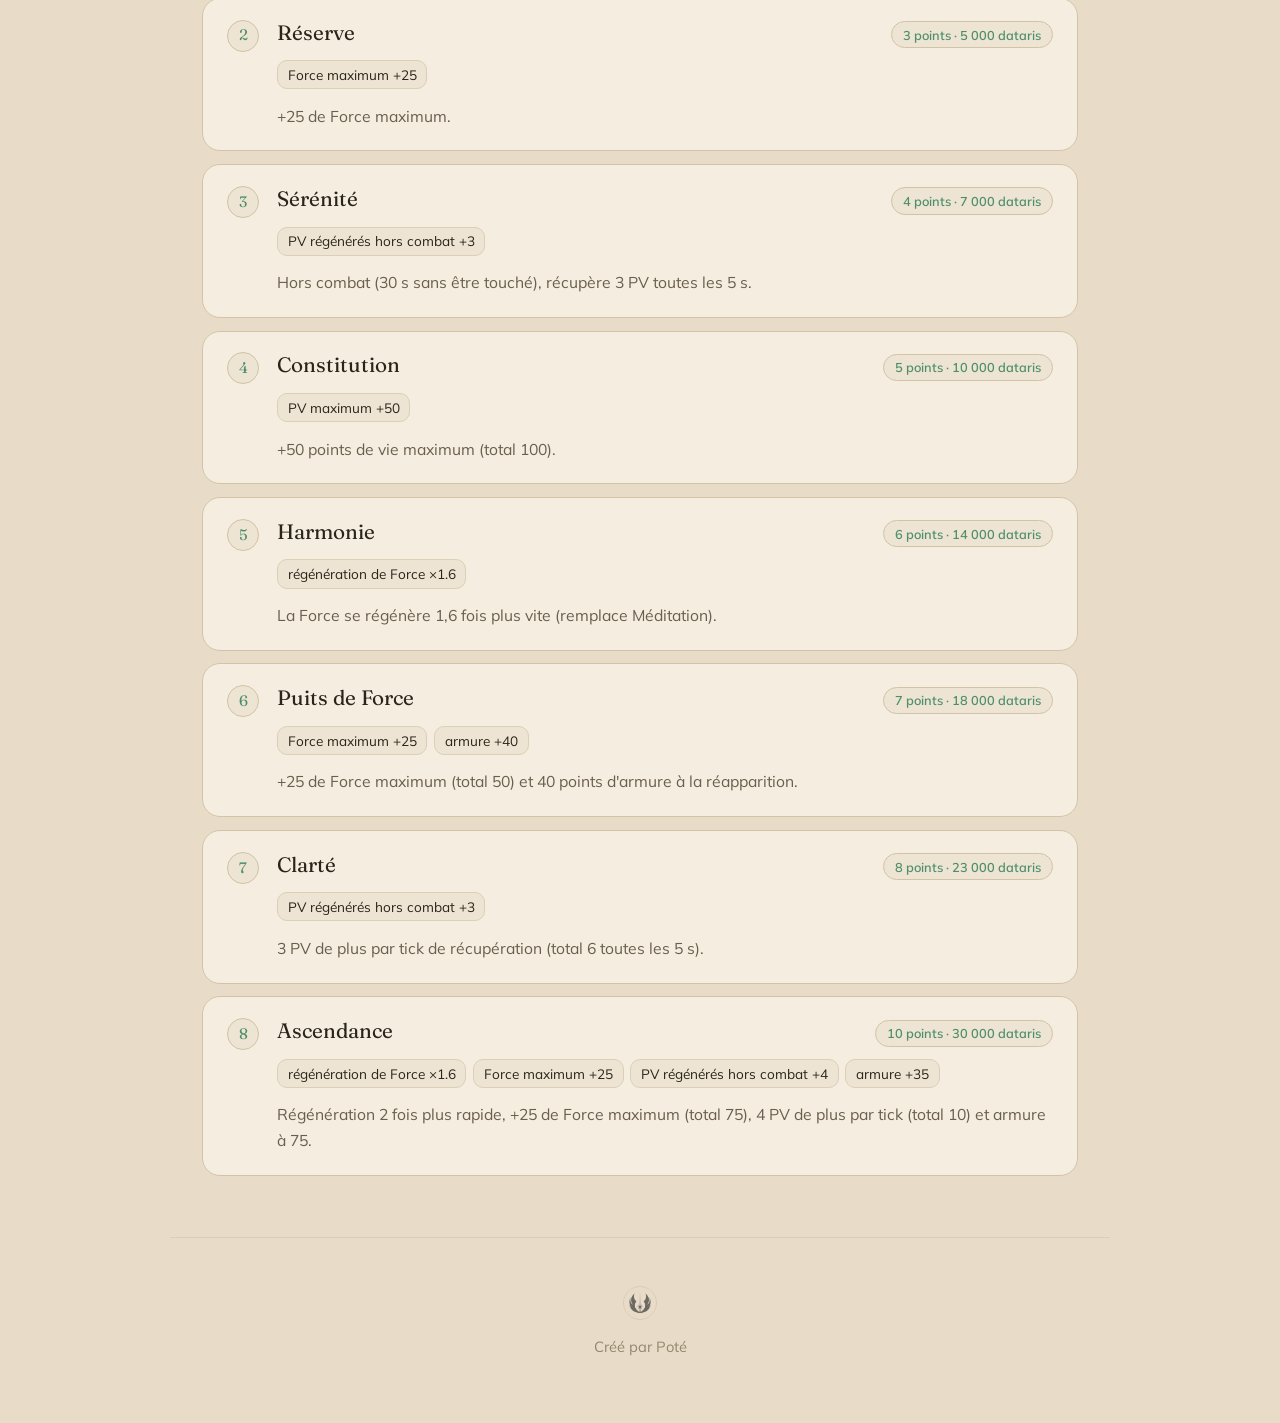
==== commit 7d1150e0: "Page unique a onglets, et un papier plus chaud Les quatre rubriques ne sont plus quatre pages : l'en" ====
--- a/competences.html
+++ b/competences.html
@@ -2,262 +2,13 @@
 <html lang="fr">
 <head>
 <meta charset="utf-8">
-<meta name="viewport" content="width=device-width, initial-scale=1">
-<title>Compétences · Wiki Jedi</title>
-<meta name="description" content="Les bonus permanents de l&#x27;arbre de compétences, leur coût en points et en dataris.">
-<meta name="theme-color" content="#F4F1EB">
+<title>Wiki Jedi</title>
 <link rel="icon" type="image/png" href="logo-encre.png">
-<style>html,body{background:#F4F1EB;}</style>
-<link rel="preconnect" href="https://fonts.googleapis.com">
-<link rel="preconnect" href="https://fonts.gstatic.com" crossorigin>
-<link href="https://fonts.googleapis.com/css2?family=Newsreader:ital,opsz,wght@0,6..72,300;0,6..72,400;1,6..72,300&family=Karla:wght@400;500;600&display=swap" rel="stylesheet">
-<link rel="stylesheet" href="style.css?v=8">
+<link rel="canonical" href="index.html#competences">
+<meta http-equiv="refresh" content="0; url=index.html#competences">
 </head>
 <body>
-
-<nav>
-  <a class="nav-marque" href="index.html">
-    <span class="nav-embleme"><img src="logo-encre.png" alt=""></span>
-    <span class="nav-nom">Wiki Jedi</span>
-  </a>
-  <a href="index.html">Accueil</a><a href="pouvoirs.html">Pouvoirs</a><a href="formes.html">Formes</a><a href="competences.html" class="actif">Compétences</a>
-</nav>
-
-<div class="contenu">
-  <header class="tete-page">
-    <div class="sur-titre">Archives de l'Ordre</div>
-    <h1>Les compétences</h1>
-    <p class="intro-page">Des bonus permanents, qui agissent en continu sans rien lancer, tant que tu es sur un job Jedi. Les points viennent de ton niveau ; chaque compétence coûte en plus des dataris et s&#x27;achète dans l&#x27;ordre. Une voie complète demande 45 points et 110 000 dataris, le tronc 6 points et 13 000.</p>
-    <nav class="ancres"><a href="#tronc" style="--voie:#6E7A88">Tronc commun</a><a href="#gardien" style="--voie:#4F7BB5">Gardien</a><a href="#sentinelle" style="--voie:#8B6D22">Sentinelle</a><a href="#consulaire" style="--voie:#4E8F6A">Consulaire</a></nav>
-  </header>
-  <section class="section-voie" id="tronc" style="--voie:#6E7A88">
-  <div class="tete-section">
-    <span class="num-section">01</span>
-    <h2 class="titre-section">Tronc commun</h2>
-    <span class="ligne-section"></span>
-    <span class="compte-section">3 compétences</span>
-  </div>
-    <ol class="escalier"><li>
-      <span class="rang">1</span>
-      <div class="rang-corps">
-        <div class="carte-tete"><h3>Athlétisme</h3><span class="badge">1 point · 2 000 dataris</span></div>
-        <div class="chips"><span class="chip">vitesse de course +5</span><span class="chip">vitesse en marchant +5</span></div>
-        <p>Un corps entretenu : +5 de vitesse de course, +5 de marche.</p>
-      </div>
-    </li><li>
-      <span class="rang">2</span>
-      <div class="rang-corps">
-        <div class="carte-tete"><h3>Vigueur</h3><span class="badge">2 points · 4 000 dataris</span></div>
-        <div class="chips"><span class="chip">PV maximum +50</span></div>
-        <p>Une constitution plus solide : +50 points de vie maximum.</p>
-      </div>
-    </li><li>
-      <span class="rang">3</span>
-      <div class="rang-corps">
-        <div class="carte-tete"><h3>Agilité</h3><span class="badge">3 points · 7 000 dataris</span></div>
-        <div class="chips"><span class="chip">hauteur de saut +10 %</span><span class="chip">dégâts de chute −50 %</span></div>
-        <p>Le corps suit la Force : +10 % de puissance de saut et moitié moins de dégâts de chute.</p>
-      </div>
-    </li></ol>
-  </section>  <section class="section-voie" id="gardien" style="--voie:#4F7BB5">
-  <div class="tete-section">
-    <span class="num-section">02</span>
-    <h2 class="titre-section">Gardien</h2>
-    <span class="ligne-section"></span>
-    <span class="compte-section">8 compétences</span>
-  </div>
-    <ol class="escalier"><li>
-      <span class="rang">1</span>
-      <div class="rang-corps">
-        <div class="carte-tete"><h3>Peau de fer</h3><span class="badge">2 points · 3 000 dataris</span></div>
-        <div class="chips"><span class="chip">armure +50</span></div>
-        <p>50 points d&#x27;armure à chaque réapparition.</p>
-      </div>
-    </li><li>
-      <span class="rang">2</span>
-      <div class="rang-corps">
-        <div class="carte-tete"><h3>Résilience</h3><span class="badge">3 points · 5 000 dataris</span></div>
-        <div class="chips"><span class="chip">dégâts subis −2 %</span></div>
-        <p>2 % de dégâts subis en moins, quelle que soit la source.</p>
-      </div>
-    </li><li>
-      <span class="rang">3</span>
-      <div class="rang-corps">
-        <div class="carte-tete"><h3>Vigilance</h3><span class="badge">4 points · 7 000 dataris</span></div>
-        <div class="chips"><span class="chip">vitesse de course +10</span></div>
-        <p>+10 de vitesse de course (total 15).</p>
-      </div>
-    </li><li>
-      <span class="rang">4</span>
-      <div class="rang-corps">
-        <div class="carte-tete"><h3>Endurance</h3><span class="badge">5 points · 10 000 dataris</span></div>
-        <div class="chips"><span class="chip">PV maximum +50</span></div>
-        <p>+50 points de vie maximum (total 100).</p>
-      </div>
-    </li><li>
-      <span class="rang">5</span>
-      <div class="rang-corps">
-        <div class="carte-tete"><h3>Cuirasse</h3><span class="badge">6 points · 14 000 dataris</span></div>
-        <div class="chips"><span class="chip">armure +60</span></div>
-        <p>60 points d&#x27;armure de plus à la réapparition (total 110).</p>
-      </div>
-    </li><li>
-      <span class="rang">6</span>
-      <div class="rang-corps">
-        <div class="carte-tete"><h3>Garde solide</h3><span class="badge">7 points · 18 000 dataris</span></div>
-        <div class="chips"><span class="chip">garde ×1.05</span></div>
-        <p>La garde se vide 1,05 fois moins vite.</p>
-      </div>
-    </li><li>
-      <span class="rang">7</span>
-      <div class="rang-corps">
-        <div class="carte-tete"><h3>Ténacité</h3><span class="badge">8 points · 23 000 dataris</span></div>
-        <div class="chips"><span class="chip">dégâts subis −3 %</span><span class="chip">PV maximum +25</span></div>
-        <p>3 % de dégâts subis en moins (total 5 %) et +25 points de vie maximum.</p>
-      </div>
-    </li><li>
-      <span class="rang">8</span>
-      <div class="rang-corps">
-        <div class="carte-tete"><h3>Bastion</h3><span class="badge">10 points · 30 000 dataris</span></div>
-        <div class="chips"><span class="chip">armure +40</span><span class="chip">garde ×1.1</span><span class="chip">PV maximum +25</span></div>
-        <p>Armure de spawn à 150, garde 1,10 fois plus tenace et +25 points de vie (total 150).</p>
-      </div>
-    </li></ol>
-  </section>  <section class="section-voie" id="sentinelle" style="--voie:#8B6D22">
-  <div class="tete-section">
-    <span class="num-section">03</span>
-    <h2 class="titre-section">Sentinelle</h2>
-    <span class="ligne-section"></span>
-    <span class="compte-section">8 compétences</span>
-  </div>
-    <ol class="escalier"><li>
-      <span class="rang">1</span>
-      <div class="rang-corps">
-        <div class="carte-tete"><h3>Fureur</h3><span class="badge">2 points · 3 000 dataris</span></div>
-        <div class="chips"><span class="chip">dégâts de sabre +5 %</span></div>
-        <p>+5 % de dégâts au sabre.</p>
-      </div>
-    </li><li>
-      <span class="rang">2</span>
-      <div class="rang-corps">
-        <div class="carte-tete"><h3>Célérité</h3><span class="badge">3 points · 5 000 dataris</span></div>
-        <div class="chips"><span class="chip">vitesse de course +12</span><span class="chip">vitesse en marchant +5</span></div>
-        <p>+12 de vitesse de course et +5 de marche.</p>
-      </div>
-    </li><li>
-      <span class="rang">3</span>
-      <div class="rang-corps">
-        <div class="carte-tete"><h3>Vivacité</h3><span class="badge">4 points · 7 000 dataris</span></div>
-        <div class="chips"><span class="chip">hauteur de saut +5 %</span></div>
-        <p>+5 % de puissance de saut (total 15 %).</p>
-      </div>
-    </li><li>
-      <span class="rang">4</span>
-      <div class="rang-corps">
-        <div class="carte-tete"><h3>Frappe précise</h3><span class="badge">5 points · 10 000 dataris</span></div>
-        <div class="chips"><span class="chip">dégâts de sabre +5 %</span></div>
-        <p>+5 % de dégâts au sabre (total 10 %).</p>
-      </div>
-    </li><li>
-      <span class="rang">5</span>
-      <div class="rang-corps">
-        <div class="carte-tete"><h3>Souffle long</h3><span class="badge">6 points · 14 000 dataris</span></div>
-        <div class="chips"><span class="chip">vitesse de course +13</span><span class="chip">vitesse en marchant +5</span><span class="chip">PV maximum +50</span></div>
-        <p>+13 de course et +5 de marche (total 30 et 15), et +50 points de vie maximum (total 100).</p>
-      </div>
-    </li><li>
-      <span class="rang">6</span>
-      <div class="rang-corps">
-        <div class="carte-tete"><h3>Économie de Force</h3><span class="badge">7 points · 18 000 dataris</span></div>
-        <div class="chips"><span class="chip">coût des pouvoirs −8 %</span></div>
-        <p>Les pouvoirs coûtent 8 % de Force en moins.</p>
-      </div>
-    </li><li>
-      <span class="rang">7</span>
-      <div class="rang-corps">
-        <div class="carte-tete"><h3>Lame affûtée</h3><span class="badge">8 points · 23 000 dataris</span></div>
-        <div class="chips"><span class="chip">dégâts de sabre +5 %</span><span class="chip">armure +40</span></div>
-        <p>+5 % de dégâts au sabre (total 15 %) et 40 points d&#x27;armure à la réapparition.</p>
-      </div>
-    </li><li>
-      <span class="rang">8</span>
-      <div class="rang-corps">
-        <div class="carte-tete"><h3>Exécuteur</h3><span class="badge">10 points · 30 000 dataris</span></div>
-        <div class="chips"><span class="chip">dégâts de sabre +5 %</span><span class="chip">coût des pouvoirs −7 %</span><span class="chip">armure +35</span></div>
-        <p>+5 % de dégâts au sabre (total 20 %), 7 % de coût en moins (total 15 %) et armure à 75.</p>
-      </div>
-    </li></ol>
-  </section>  <section class="section-voie" id="consulaire" style="--voie:#4E8F6A">
-  <div class="tete-section">
-    <span class="num-section">04</span>
-    <h2 class="titre-section">Consulaire</h2>
-    <span class="ligne-section"></span>
-    <span class="compte-section">8 compétences</span>
-  </div>
-    <ol class="escalier"><li>
-      <span class="rang">1</span>
-      <div class="rang-corps">
-        <div class="carte-tete"><h3>Méditation</h3><span class="badge">2 points · 3 000 dataris</span></div>
-        <div class="chips"><span class="chip">régénération de Force ×1.3</span></div>
-        <p>La Force se régénère 1,3 fois plus vite.</p>
-      </div>
-    </li><li>
-      <span class="rang">2</span>
-      <div class="rang-corps">
-        <div class="carte-tete"><h3>Réserve</h3><span class="badge">3 points · 5 000 dataris</span></div>
-        <div class="chips"><span class="chip">Force maximum +25</span></div>
-        <p>+25 de Force maximum.</p>
-      </div>
-    </li><li>
-      <span class="rang">3</span>
-      <div class="rang-corps">
-        <div class="carte-tete"><h3>Sérénité</h3><span class="badge">4 points · 7 000 dataris</span></div>
-        <div class="chips"><span class="chip">PV régénérés hors combat +3</span></div>
-        <p>Hors combat (30 s sans être touché), récupère 3 PV toutes les 5 s.</p>
-      </div>
-    </li><li>
-      <span class="rang">4</span>
-      <div class="rang-corps">
-        <div class="carte-tete"><h3>Constitution</h3><span class="badge">5 points · 10 000 dataris</span></div>
-        <div class="chips"><span class="chip">PV maximum +50</span></div>
-        <p>+50 points de vie maximum (total 100).</p>
-      </div>
-    </li><li>
-      <span class="rang">5</span>
-      <div class="rang-corps">
-        <div class="carte-tete"><h3>Harmonie</h3><span class="badge">6 points · 14 000 dataris</span></div>
-        <div class="chips"><span class="chip">régénération de Force ×1.6</span></div>
-        <p>La Force se régénère 1,6 fois plus vite (remplace Méditation).</p>
-      </div>
-    </li><li>
-      <span class="rang">6</span>
-      <div class="rang-corps">
-        <div class="carte-tete"><h3>Puits de Force</h3><span class="badge">7 points · 18 000 dataris</span></div>
-        <div class="chips"><span class="chip">Force maximum +25</span><span class="chip">armure +40</span></div>
-        <p>+25 de Force maximum (total 50) et 40 points d&#x27;armure à la réapparition.</p>
-      </div>
-    </li><li>
-      <span class="rang">7</span>
-      <div class="rang-corps">
-        <div class="carte-tete"><h3>Clarté</h3><span class="badge">8 points · 23 000 dataris</span></div>
-        <div class="chips"><span class="chip">PV régénérés hors combat +3</span></div>
-        <p>3 PV de plus par tick de récupération (total 6 toutes les 5 s).</p>
-      </div>
-    </li><li>
-      <span class="rang">8</span>
-      <div class="rang-corps">
-        <div class="carte-tete"><h3>Ascendance</h3><span class="badge">10 points · 30 000 dataris</span></div>
-        <div class="chips"><span class="chip">régénération de Force ×1.6</span><span class="chip">Force maximum +25</span><span class="chip">PV régénérés hors combat +4</span><span class="chip">armure +35</span></div>
-        <p>Régénération 2 fois plus rapide, +25 de Force maximum (total 75), 4 PV de plus par tick (total 10) et armure à 75.</p>
-      </div>
-    </li></ol>
-  </section>
-  <footer>
-    <span class="pied-embleme"><img src="logo-encre.png" alt=""></span>
-    <span>Créé par Poté</span>
-  </footer>
-</div>
-
-<script src="script.js?v=8"></script>
+<p>Cette rubrique a rejoint la page principale. <a href="index.html#competences">Ouvrir les compétences</a>.</p>
+<script>location.replace("index.html#competences");</script>
 </body>
 </html>
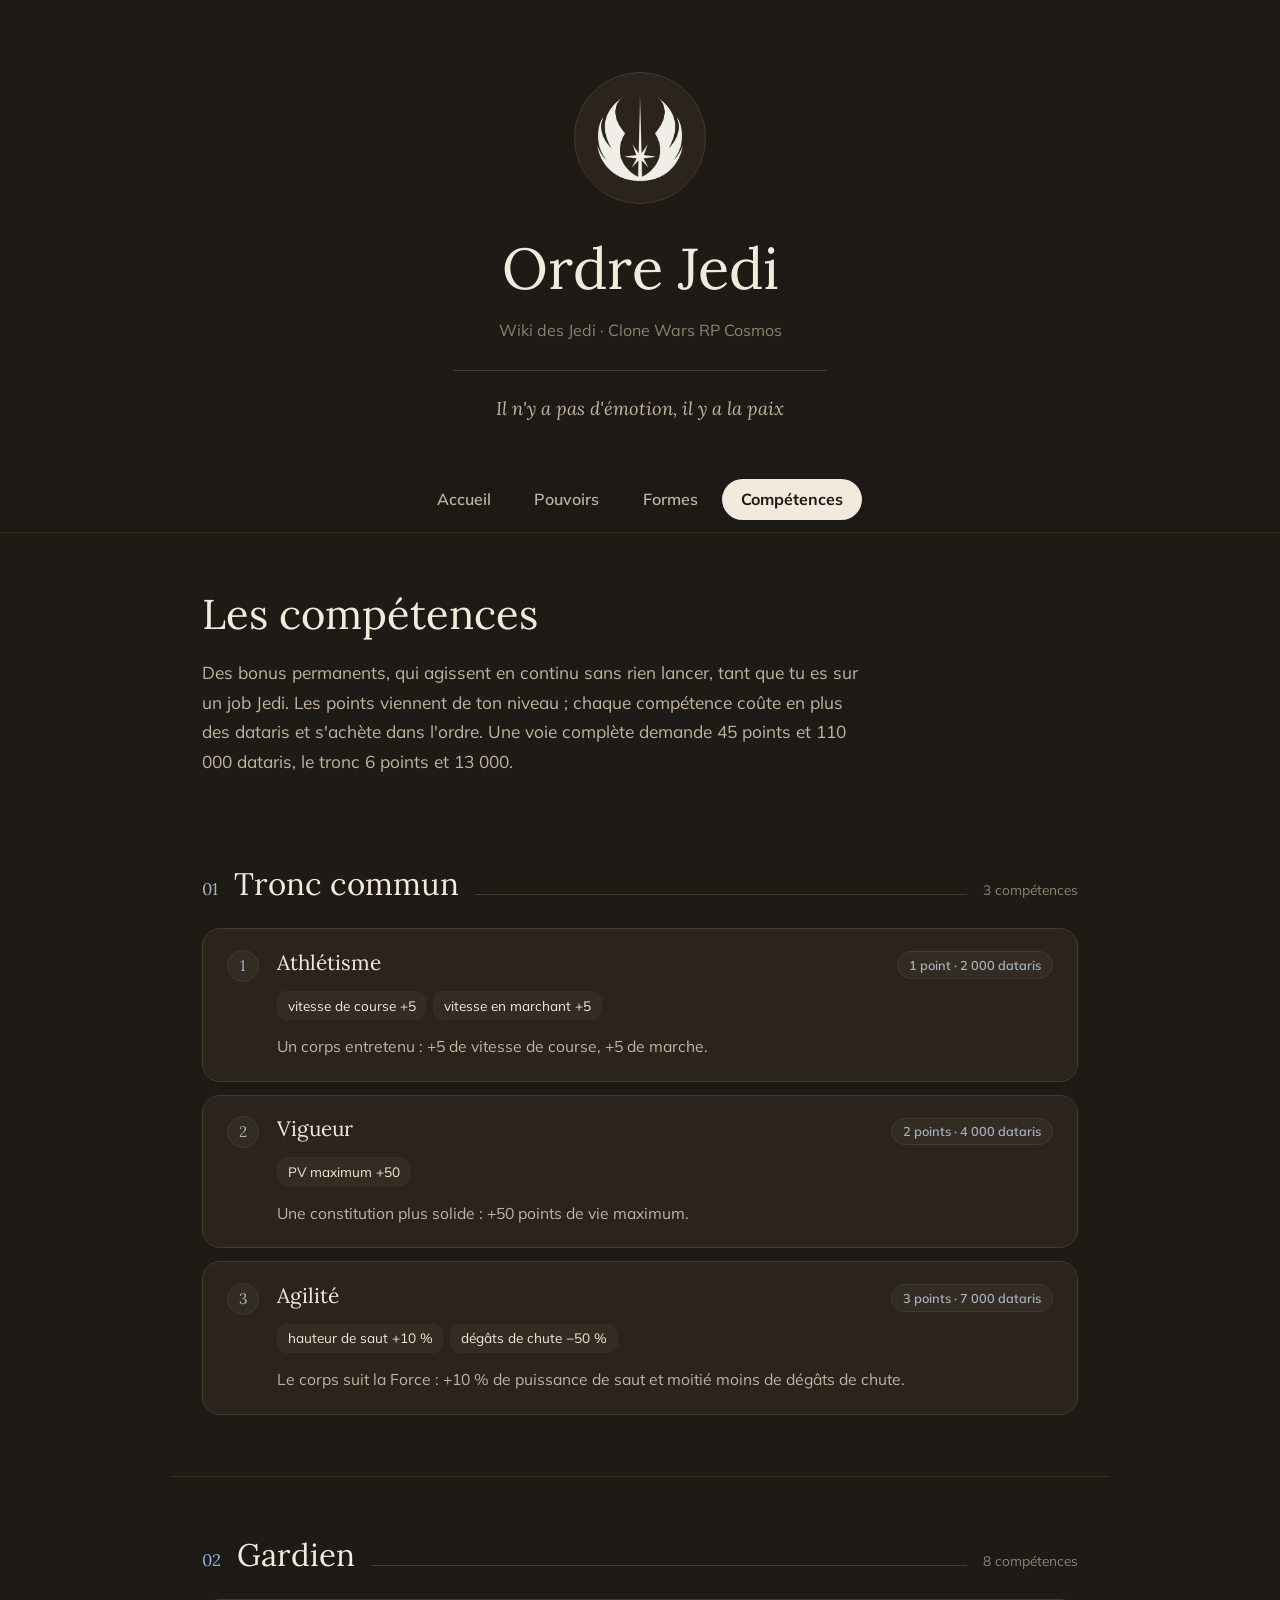
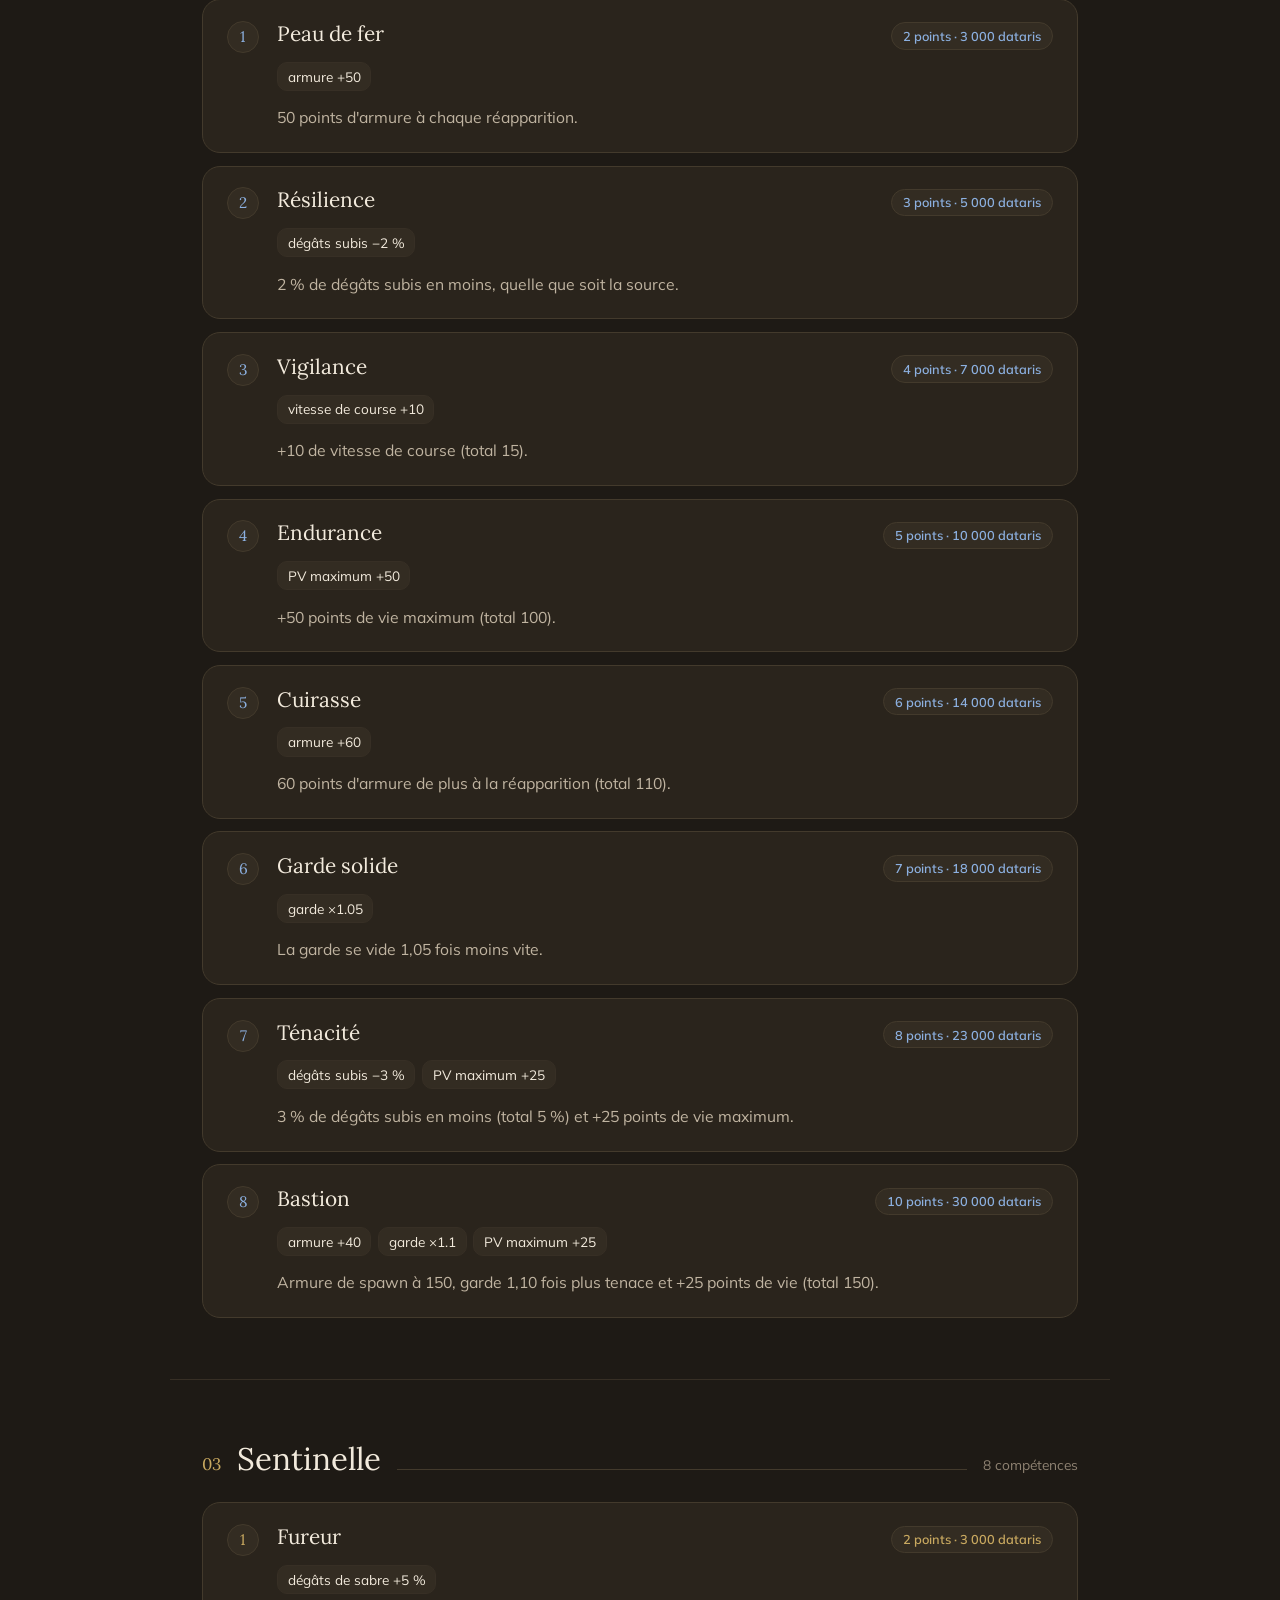
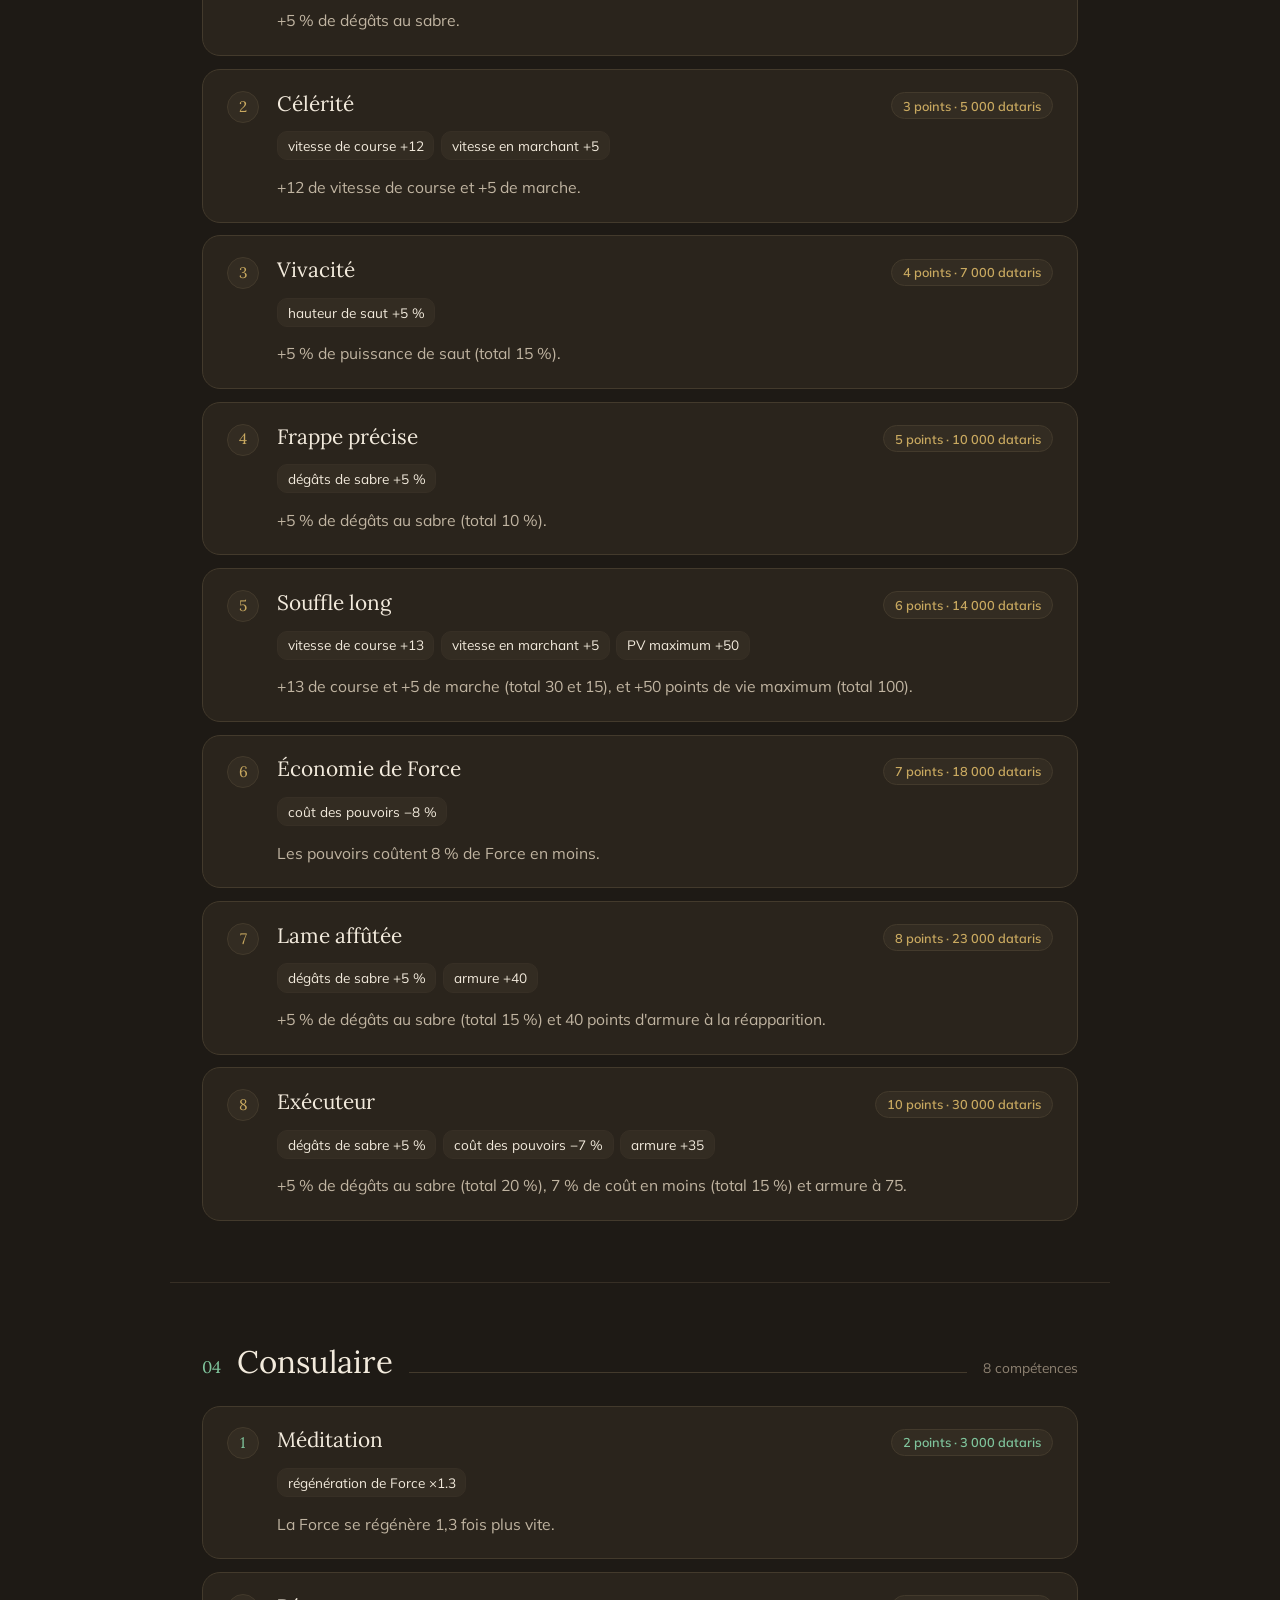
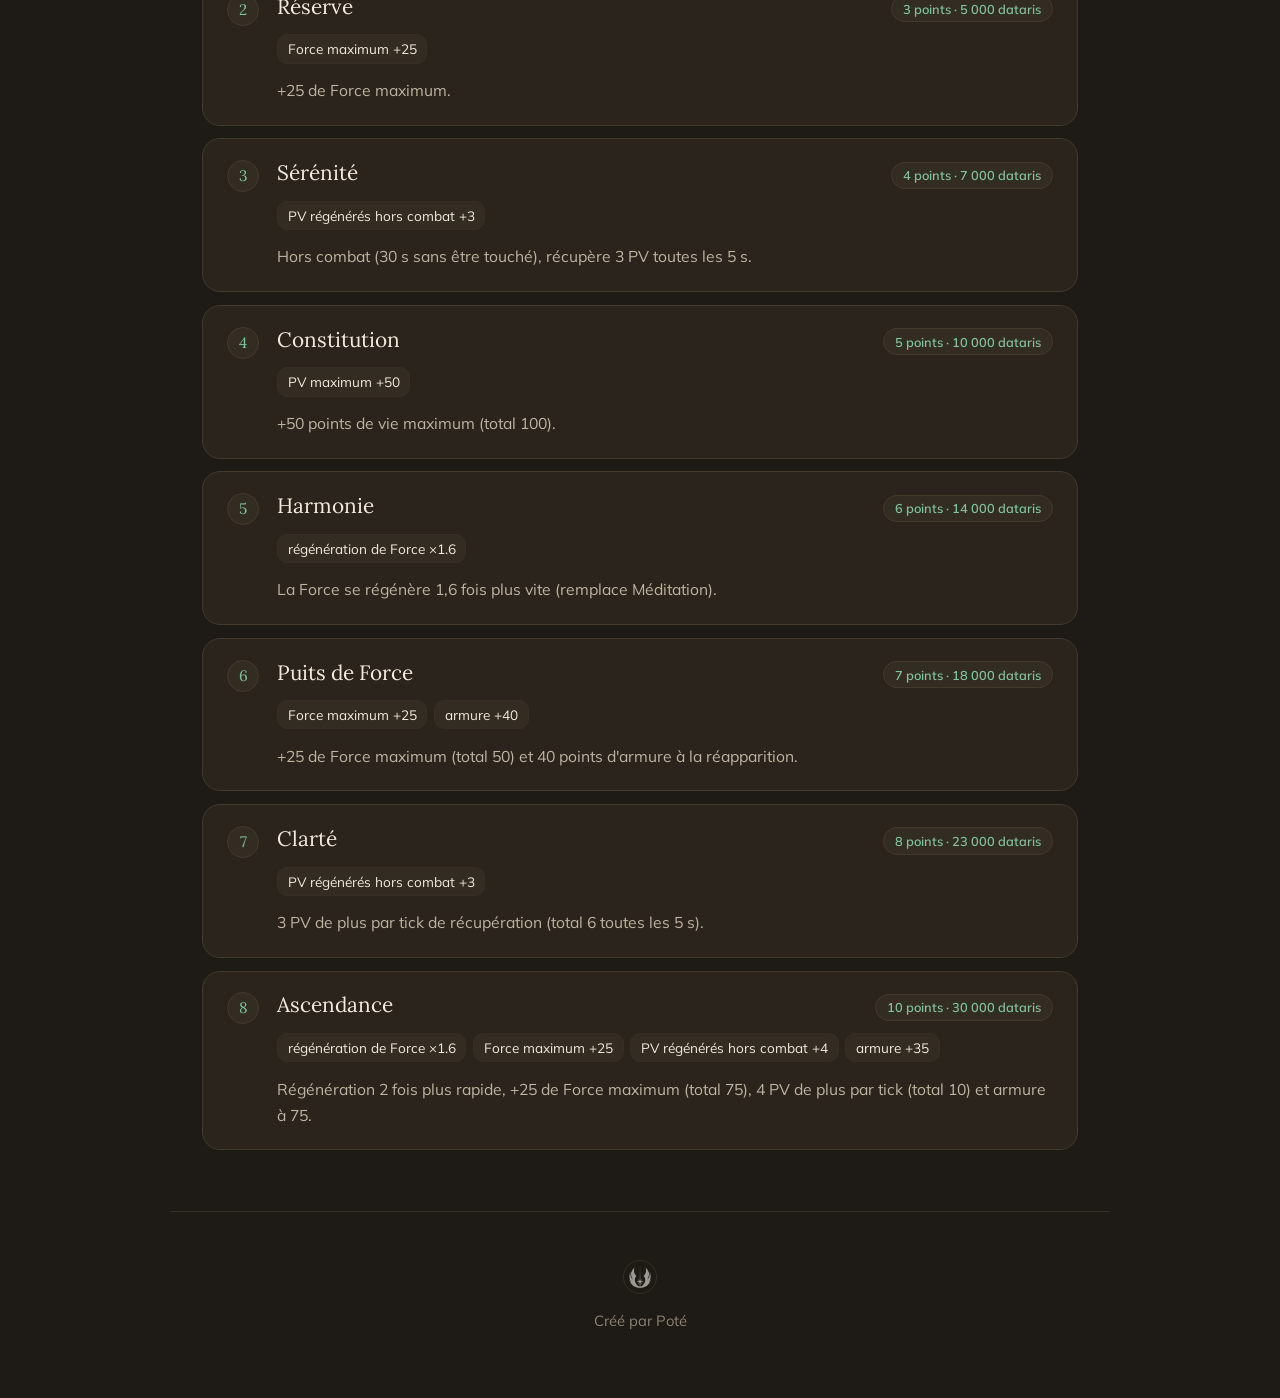
==== commit 180ad73b: "Brun sombre, Lora a la place de Fraunces, pastilles retirees Trois retours d'un coup : - le fond eta" ====
--- a/competences.html
+++ b/competences.html
@@ -3,7 +3,7 @@
 <head>
 <meta charset="utf-8">
 <title>Wiki Jedi</title>
-<link rel="icon" type="image/png" href="logo-encre.png">
+<link rel="icon" type="image/png" href="logo-clair.png">
 <link rel="canonical" href="index.html#competences">
 <meta http-equiv="refresh" content="0; url=index.html#competences">
 </head>
